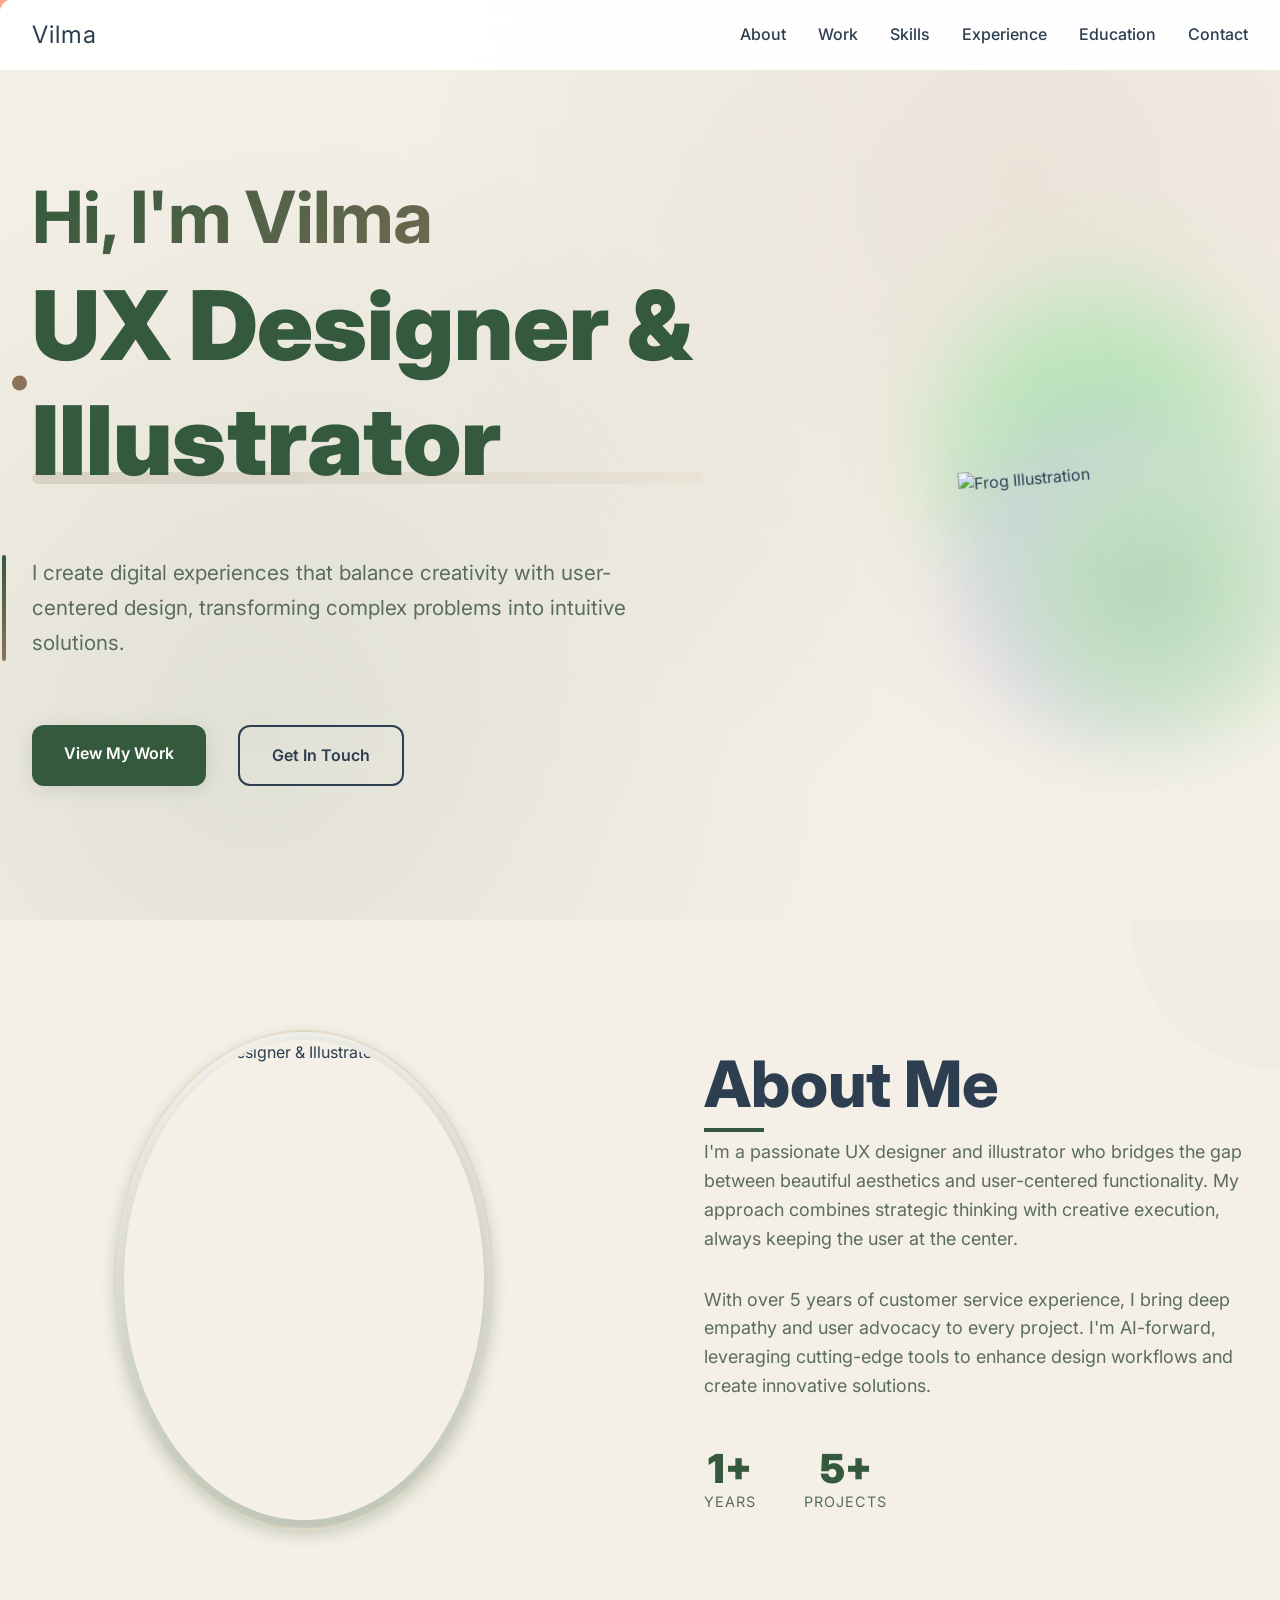
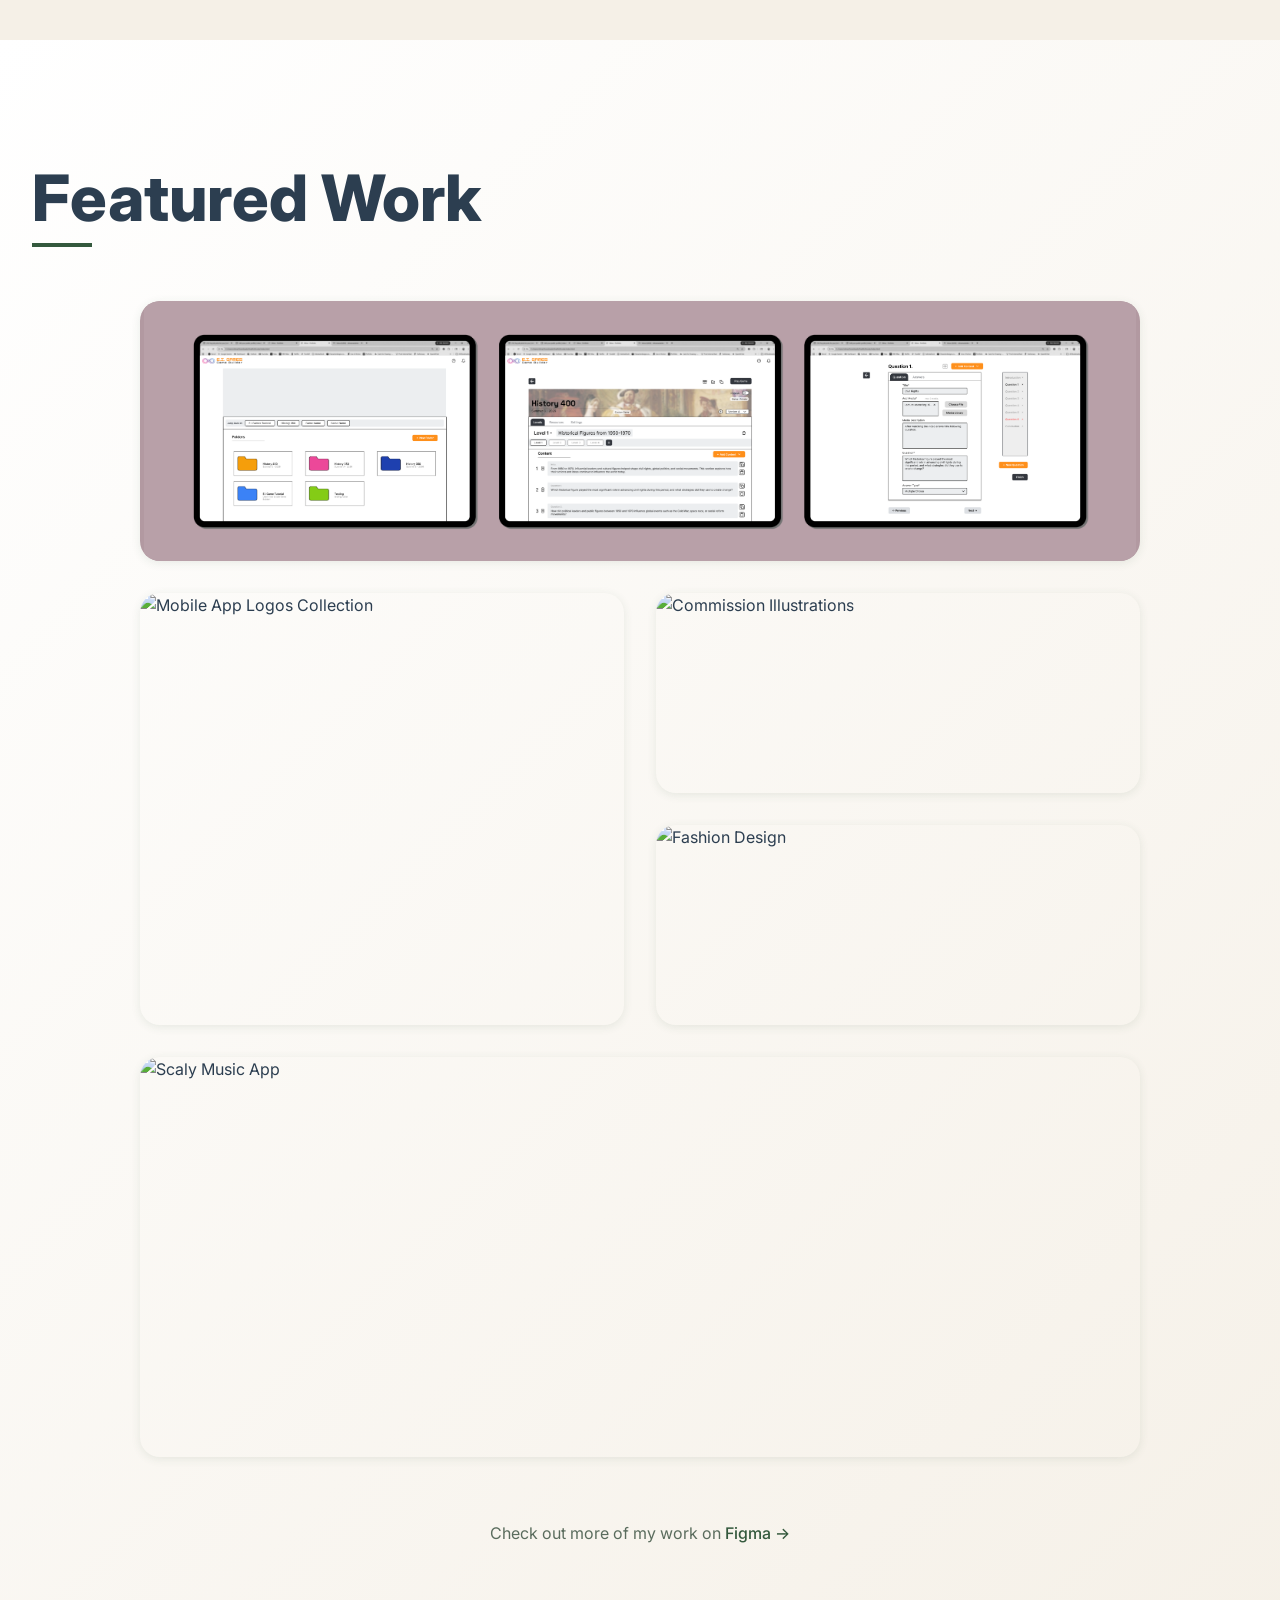
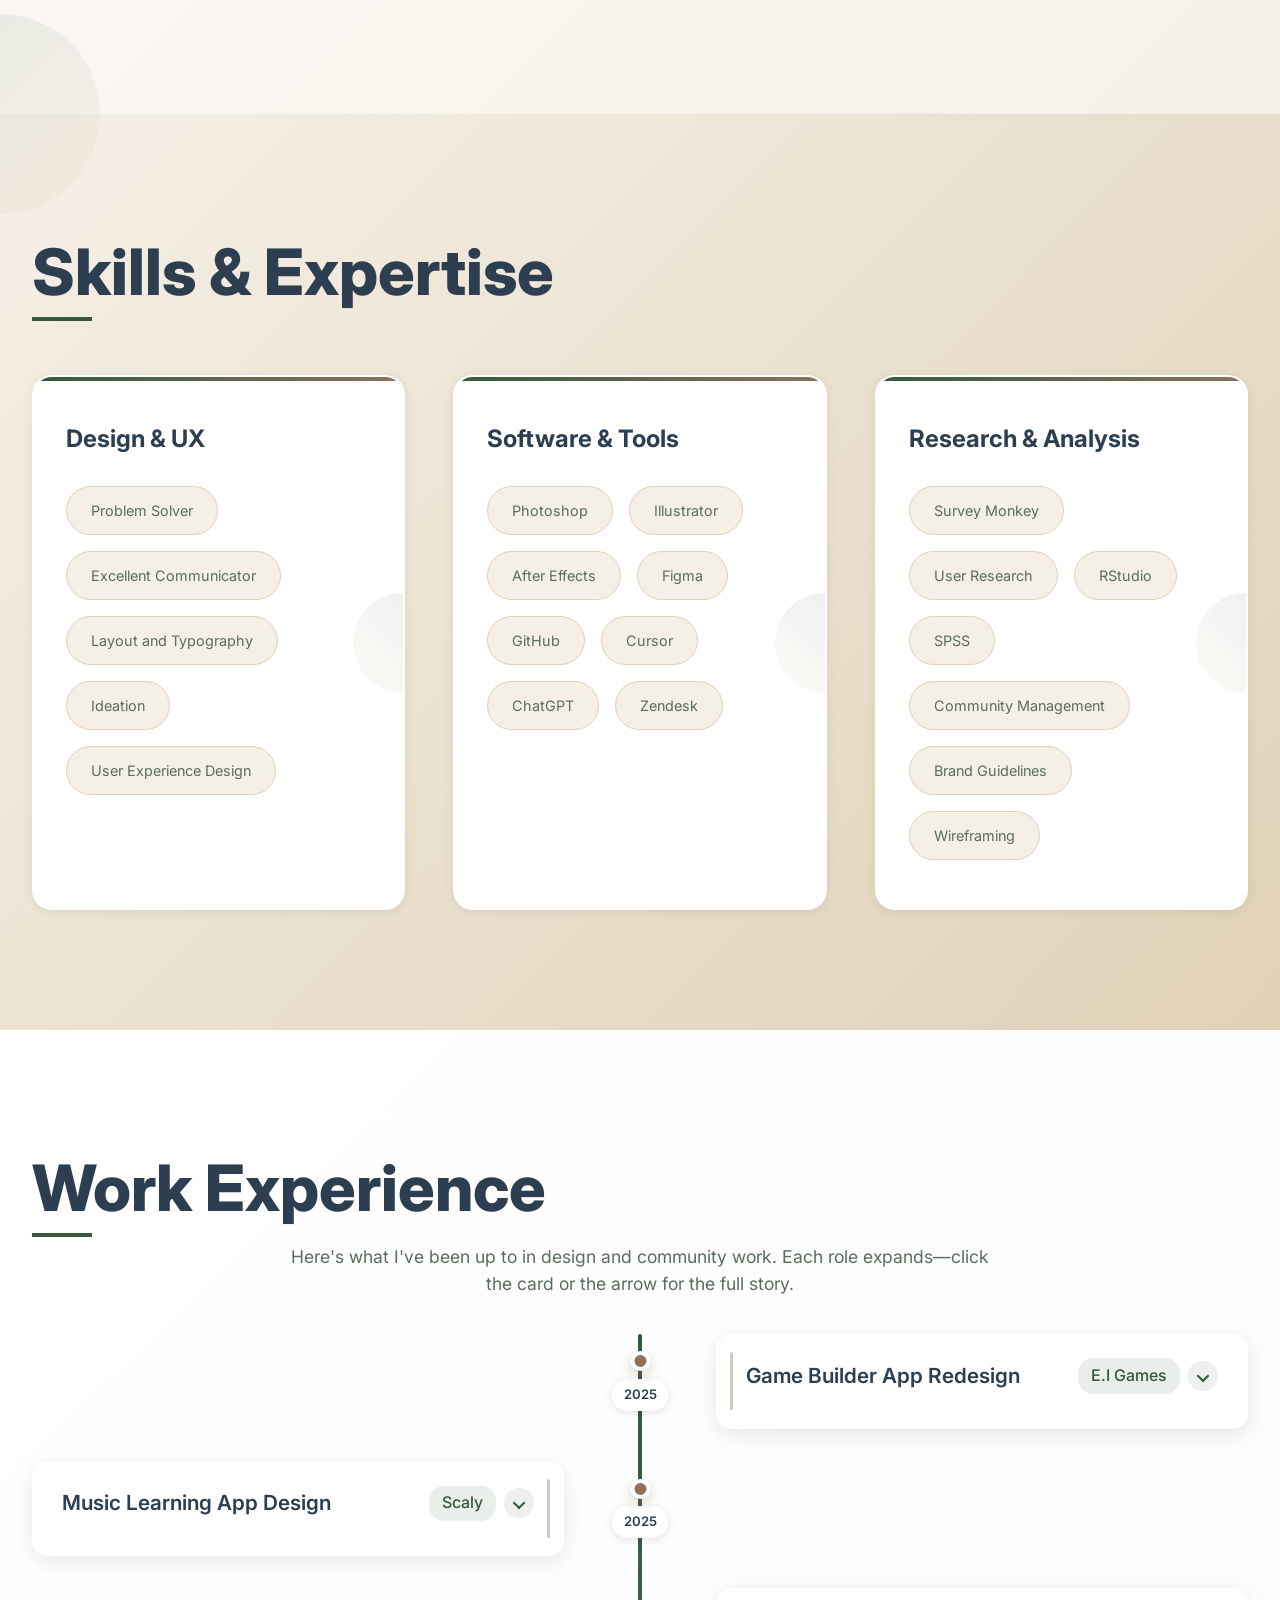
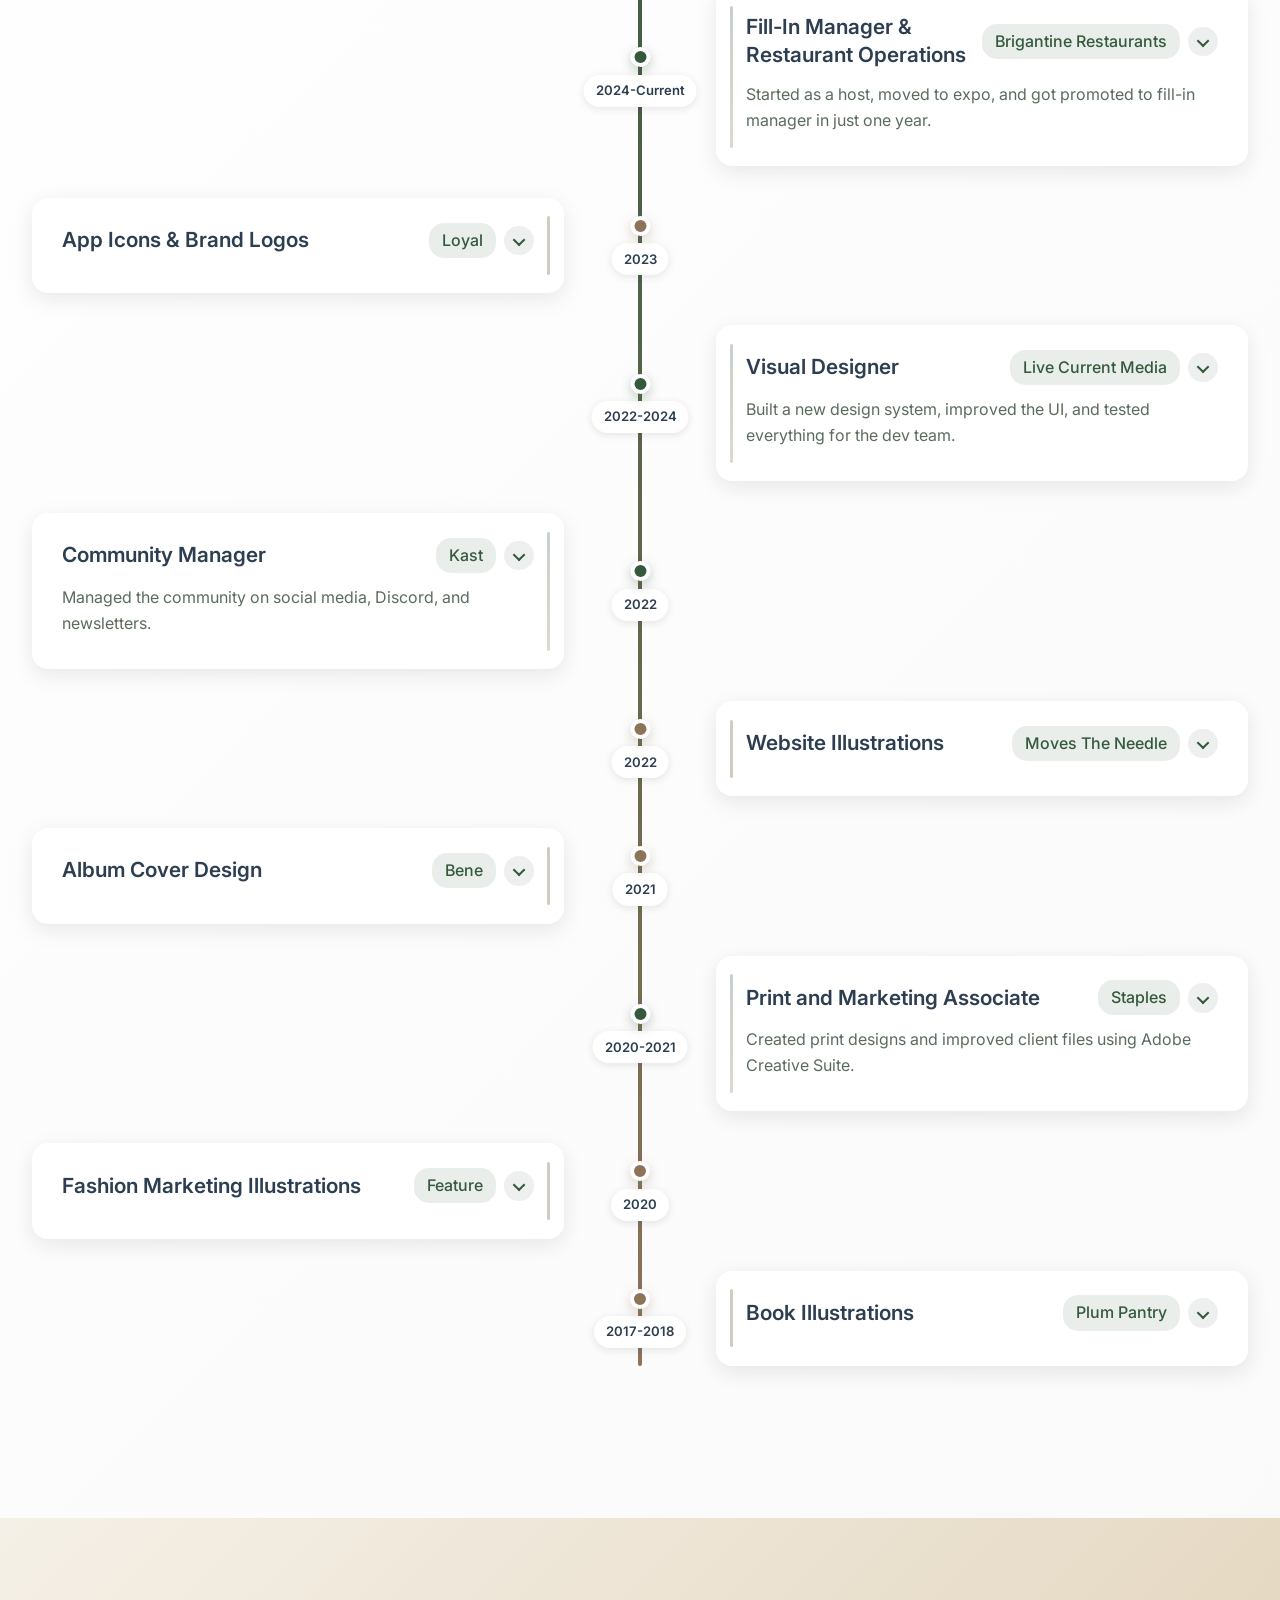
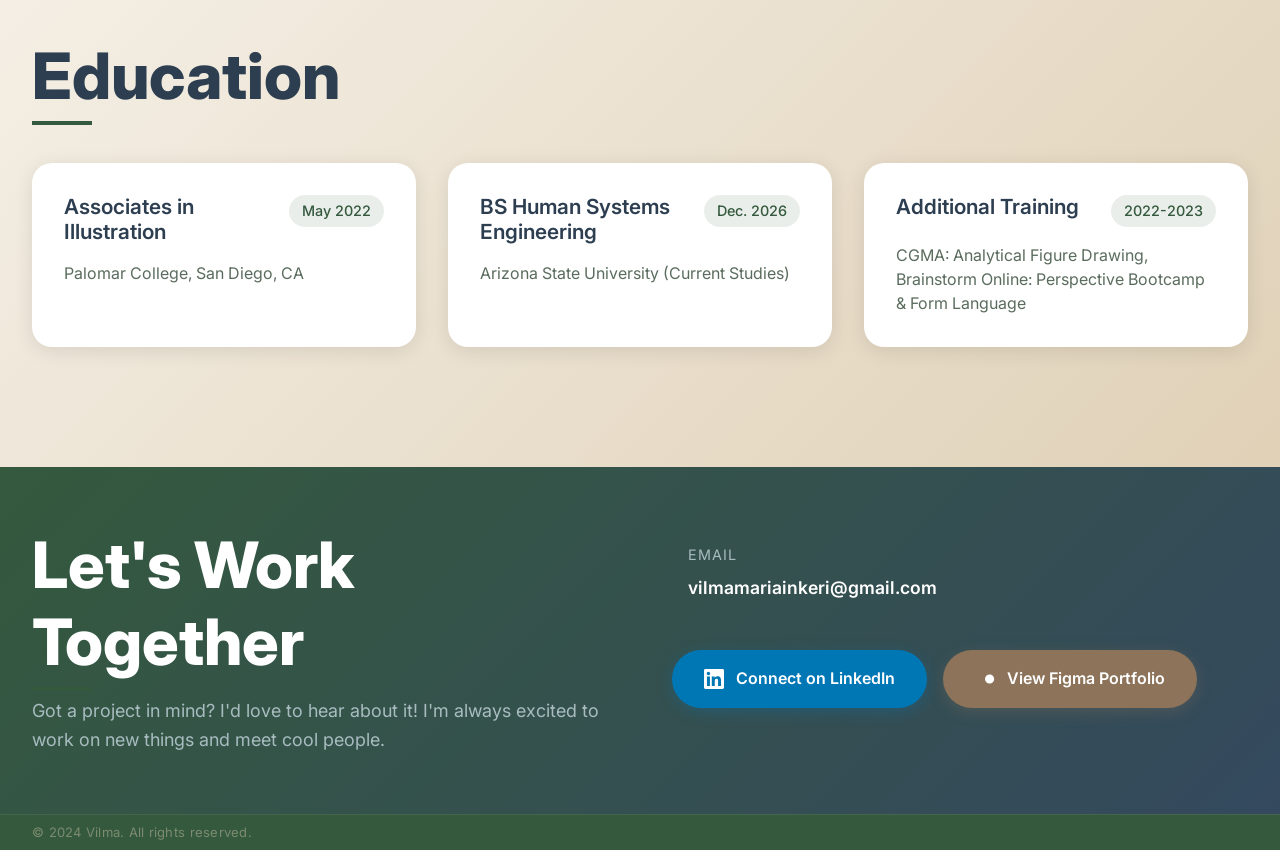
==== index.html @ b7b6c64e "Add files via upload" ====
<!DOCTYPE html>
<html lang="en">
<head>
    <meta charset="UTF-8">
    <meta name="viewport" content="width=device-width, initial-scale=1.0">
    <title>Vilma - Portfolio</title>
    <link rel="stylesheet" href="styles.css">
    <link rel="preconnect" href="https://fonts.googleapis.com">
    <link rel="preconnect" href="https://fonts.gstatic.com" crossorigin>
    <link href="https://fonts.googleapis.com/css2?family=Inter:wght@300;400;500;600;700;800;900&display=swap" rel="stylesheet">
    <style>

        /* Mobile Responsive Styles */
        @media (max-width: 768px) {
            .container {
                padding: 0 1.5rem;
            }

            .hero {
                padding: 120px 0 80px;
            }

            .hero-content {
                flex-direction: column;
                gap: 3rem;
                text-align: center;
            }

            .hero-text {
                max-width: 100%;
            }

            .name-title {
                font-size: clamp(2.2rem, 8vw, 3.2rem);
                margin-bottom: 1.5rem;
            }

            .hero-description {
                font-size: 1.2rem;
                line-height: 1.7;
                margin-bottom: 2rem;
            }

            .work-grid {
                grid-template-columns: 1fr;
                grid-template-rows: 260px 200px 200px 200px 320px;
                gap: 2rem;
                margin: 4rem 0;
            }

            .work-item {
                height: 320px;
                margin-top: 0;
                border-radius: 16px;
            }

            .work-item:nth-child(1) {
                height: 260px;
            }

            .work-item:nth-child(2),
            .work-item:nth-child(3) {
                height: 200px;
            }

            .work-item.work-item-large {
                height: 300px;
            }

            .work-item:nth-child(4) {
                height: 200px;
            }

            .work-title-visible {
                display: block;
                position: static;
                transform: none;
                color: var(--text-primary);
                font-family: var(--font-primary);
                font-size: 1.3rem;
                font-weight: 600;
                text-shadow: none;
                margin-top: 1.5rem;
                text-align: center;
                padding: 0 1rem;
            }

            .work-overlay {
                display: none;
            }

            .work-item:hover .work-title-visible {
                opacity: 1;
            }

            .skills-grid {
                grid-template-columns: 1fr;
                gap: 3rem;
                margin: 4rem 0;
            }

            .skill-category {
                text-align: center;
                padding: 2rem 1rem;
            }

            .skill-items {
                justify-content: center;
                gap: 0.8rem;
            }

            .timeline {
                padding: 0 1.5rem;
                margin: 2.5rem 0;
            }

            .timeline-item {
                margin-bottom: 1.5rem;
            }

            .timeline-content {
                padding: 1.35rem 1.5rem;
                border-radius: 12px;
            }

            .job-header {
                display: flex;
                flex-direction: row;
                flex-wrap: nowrap;
                align-items: center;
                gap: 0.45rem;
                margin-bottom: 1rem;
            }

            .job-title {
                font-size: 1.2rem;
                line-height: 1.3;
            }

            .job-company {
                font-size: 1rem;
                color: var(--text-secondary);
            }

            .job-highlights {
                flex-wrap: wrap;
                gap: 0.6rem;
                margin-top: 1rem;
            }

            .highlight {
                font-size: 0.8rem;
                padding: 0.4rem 0.8rem;
                border-radius: 20px;
            }

            .project-navigation {
                padding: 4rem 0;
                margin: 4rem 0;
            }

            .project-nav-title {
                font-size: 1.2rem;
                margin-bottom: 2rem;
            }

            .project-nav-grid {
                gap: 1.5rem;
                justify-content: center;
            }

            .project-nav-item {
                padding: 1rem 1.5rem;
                font-size: 0.9rem;
                border-radius: 8px;
            }

            .nav-item-text {
                font-size: 0.9rem;
            }
        }

        @media (max-width: 480px) {
            .container {
                padding: 0 1rem;
            }

            .hero {
                padding: 100px 0 60px;
            }

            .name-title {
                font-size: clamp(1.8rem, 7vw, 2.5rem);
            }

            .hero-description {
                font-size: 1.1rem;
            }

            .project-nav-grid {
                flex-direction: column;
                gap: 1rem;
            }

            .project-nav-item {
                width: 100%;
                max-width: 300px;
                text-align: center;
                padding: 1.2rem 1.5rem;
            }

            .work-grid {
                gap: 1.5rem;
                margin: 3rem 0;
            }

            .work-item {
                height: 300px;
            }

            .work-item:nth-child(1) {
                height: 260px;
            }

            .work-item:nth-child(2),
            .work-item:nth-child(3),
            .work-item:nth-child(4) {
                height: 200px;
            }

            .timeline {
                padding: 0 1rem;
            }

            .timeline-content {
                padding: 1.25rem 1.35rem;
            }
        }
    </style>
</head>
<body>
    <!-- Navigation -->
    <nav class="nav">
        <div class="nav-container">
            <div class="nav-logo">
                <a href="#home">Vilma</a>
            </div>
            <div class="nav-menu" id="nav-menu">
                <a href="#about" class="nav-link">About</a>
                <a href="#work" class="nav-link">Work</a>
                <a href="#skills" class="nav-link">Skills</a>
                <a href="#work-history" class="nav-link">Experience</a>
                <a href="#education" class="nav-link">Education</a>
                <a href="#contact" class="nav-link">Contact</a>
            </div>
            <div class="nav-toggle" id="nav-toggle">
                <span class="bar"></span>
                <span class="bar"></span>
                <span class="bar"></span>
            </div>
        </div>
    </nav>

    <!-- Hero Section -->
    <section id="home" class="hero">
        <div class="hero-container">
            <div class="hero-content">
                <div class="hero-text">
                    <h1 class="hero-title">
                        <span class="title-line name-title">Hi, I'm Vilma</span>
                        <span class="title-line accent">UX Designer & Illustrator</span>
                    </h1>
                    <p class="hero-description">
                        I create digital experiences that balance creativity with user-centered design, 
                        transforming complex problems into intuitive solutions.
                    </p>
                    <div class="hero-buttons">
                        <a href="#work" class="btn btn-primary">View My Work</a>
                        <a href="#contact" class="btn btn-secondary">Get In Touch</a>
                    </div>
                </div>
                <div class="hero-visual">
                    <div class="hero-image">
                        <div class="frog-background">
                            <div class="color-blend blend-1"></div>
                            <div class="color-blend blend-2"></div>
                            <div class="color-blend blend-3"></div>
                        </div>
                        <img src="frog_for_curor.png" alt="Frog Illustration" class="hero-illustration" id="frog-illustration">
                    </div>
                </div>
            </div>
        </div>
    </section>

    <!-- About Section -->
    <section id="about" class="about">
        <div class="about-container">
            <div class="about-content">
                <div class="about-image">
                    <div class="about-photo-container">
                        <div class="photo-frame" aria-hidden="true"></div>
                        <img src="about-photo.jpg" alt="Vilma - UX Designer & Illustrator" class="about-photo">
                    </div>
                </div>
                <div class="about-text">
                    <h2 class="section-title">About Me</h2>
                    <p class="about-description">
                        I'm a passionate UX designer and illustrator who bridges the gap between 
                        beautiful aesthetics and user-centered functionality. My approach combines 
                        strategic thinking with creative execution, always keeping the user at the center.
                    </p>
                    <p class="about-description">
                        With over 5 years of customer service experience, I bring deep empathy 
                        and user advocacy to every project. I'm AI-forward, leveraging cutting-edge 
                        tools to enhance design workflows and create innovative solutions.
                    </p>
                    <div class="about-stats">
                        <div class="stat">
                            <span class="stat-number">3+</span>
                            <span class="stat-label">Years</span>
                        </div>
                        <div class="stat">
                            <span class="stat-number">10+</span>
                            <span class="stat-label">Projects</span>
                        </div>
                    </div>
                </div>
            </div>
        </div>
    </section>

    <!-- Work Section -->
    <section id="work" class="work">
        <div class="work-container">
            <h2 class="section-title">Featured Work</h2>
            <div class="work-grid">
                <!-- E.I. Games Game Builder - Featured -->
        <div class="work-item">
            <a href="ei-games-game-builder.html" class="work-link-full">
                        <div class="work-image">
                            <img src="e_i_banner-04.png" alt="E.I. Project — three tablets: folder library with E.I. Project, History 400 course, and question editor" class="work-img" fetchpriority="high" decoding="async">
                            <h3 class="work-title-visible">E.I. Games · Game Builder</h3>
                            <div class="work-overlay">
                                <h3 class="work-title">E.I. Games · Game Builder</h3>
                                <div class="work-tags">
                                    <span class="tag">UX / UI</span>
                                    <span class="tag">EdTech</span>
                                    <span class="tag">Product design</span>
                                </div>
                            </div>
                        </div>
                    </a>
                </div>
                
                <!-- Mobile App Logos - Left Column -->
        <div class="work-item">
            <a href="mobile-app-logos.html" class="work-link-full">
                        <div class="work-image">
                            <img src="App icons banner.png" alt="Mobile App Logos Collection" class="work-img">
                            <h3 class="work-title-visible">Loyal App Redesigns</h3>
                            <div class="work-overlay">
                                <h3 class="work-title">Loyal App Redesigns</h3>
                                <div class="work-tags">
                                    <span class="tag">Logo Design</span>
                                    <span class="tag">Brand Identity</span>
                                    <span class="tag">Mobile Apps</span>
                                </div>
                            </div>
                        </div>
                    </a>
                </div>
                
                <!-- Commission Illustrations - Top Right -->
        <div class="work-item">
            <a href="commission-illustrations.html" class="work-link-full">
                        <div class="work-image">
                            <img src="comission design banner.png" alt="Commission Illustrations" class="work-img">
                            <h3 class="work-title-visible">Freelance</h3>
                            <div class="work-overlay">
                                <h3 class="work-title">Freelance</h3>
                                <div class="work-tags">
                                    <span class="tag">Illustration</span>
                                    <span class="tag">Client Work</span>
                                    <span class="tag">Social Media</span>
                                </div>
                            </div>
                        </div>
                    </a>
                </div>
                
                <!-- Fashion Design - Stacked Below Commission -->
        <div class="work-item">
            <a href="personal-work.html" class="work-link-full">
                        <div class="work-image">
                            <img src="fashion design banner new.png" alt="Fashion Design" class="work-img">
                            <h3 class="work-title-visible">Fashion Design</h3>
                            <div class="work-overlay">
                                <h3 class="work-title">Fashion Design</h3>
                                <div class="work-tags">
                                    <span class="tag">Fashion</span>
                                    <span class="tag">Sketching</span>
                                    <span class="tag">Creative</span>
                                </div>
                            </div>
                        </div>
                    </a>
                </div>

                <!-- Scaly Music App -->
        <div class="work-item work-item-large">
            <a href="scaly-music-app.html" class="work-link-full">
                        <div class="work-image">
                            <img src="music project banner.png" alt="Scaly Music App" class="work-img" decoding="async">
                            <h3 class="work-title-visible">Scaly Music App</h3>
                            <div class="work-overlay">
                                <h3 class="work-title">Scaly Music App</h3>
                                <div class="work-tags">
                                    <span class="tag">UX Design</span>
                                    <span class="tag">Music Education</span>
                                    <span class="tag">Mobile App</span>
                                </div>
                            </div>
                        </div>
                    </a>
                </div>
            </div>
            <p class="work-subtitle">Check out more of my work on <a href="https://www.figma.com/design/4xMJXX2lDwUTSmAfzx9rxB/Vilma-Figma-Portfolio?node-id=1-56694&t=NnYY9jGuqxiaJ5Eg-1" target="_blank" class="figma-link">Figma →</a></p>
        </div>
    </section>

    <!-- Skills Section -->
    <section id="skills" class="skills">
        <div class="skills-container">
            <h2 class="section-title">Skills & Expertise</h2>
            <div class="skills-grid">
                <div class="skill-category">
                    <h3 class="skill-title">Design & UX</h3>
                    <div class="skill-items">
                        <span class="skill-item">Problem Solver</span>
                        <span class="skill-item">Excellent Communicator</span>
                        <span class="skill-item">Layout and Typography</span>
                        <span class="skill-item">Ideation</span>
                        <span class="skill-item">User Experience Design</span>
                    </div>
                </div>
                <div class="skill-category">
                    <h3 class="skill-title">Software & Tools</h3>
                    <div class="skill-items">
                        <span class="skill-item">Photoshop</span>
                        <span class="skill-item">Illustrator</span>
                        <span class="skill-item">After Effects</span>
                        <span class="skill-item">Figma</span>
                        <span class="skill-item">GitHub</span>
                        <span class="skill-item">Cursor</span>
                        <span class="skill-item">ChatGPT</span>
                        <span class="skill-item">Zendesk</span>
                    </div>
                </div>
                <div class="skill-category">
                    <h3 class="skill-title">Research & Analysis</h3>
                    <div class="skill-items">
                        <span class="skill-item">Survey Monkey</span>
                        <span class="skill-item">User Research</span>
                        <span class="skill-item">RStudio</span>
                        <span class="skill-item">SPSS</span>
                        <span class="skill-item">Community Management</span>
                        <span class="skill-item">Brand Guidelines</span>
                        <span class="skill-item">Wireframing</span>
                    </div>
                </div>
            </div>
        </div>
    </section>

    <!-- Work History Section -->
    <section id="work-history" class="work-history">
        <div class="work-history-container">
            <h2 class="section-title">Work Experience</h2>
            <p class="work-history-subtitle">Here's what I've been up to in design and community work. Each role expands—click the card or the arrow for the full story.</p>
            
            <div class="timeline">
                <div class="timeline-line"></div>
                
                <div class="timeline-item freelance" data-year="2025">
                    <div class="timeline-marker">
                        <div class="marker-dot freelance-dot"></div>
                        <div class="marker-year">2025</div>
                    </div>
                    <div class="timeline-content" onclick="toggleTimelineItem(this)">
                        <div class="job-header">
                            <h3 class="job-title">Game Builder App Redesign</h3>
                            <span class="job-company">E.I Games</span>
                            <span class="expand-icon" aria-hidden="true"></span>
                        </div>
                        <div class="job-details expanded-content">
                            <p class="job-description">I worked on remaking their game builder app that helps teachers make gamified learning experiences. I redesigned the interface to make it more intuitive and user-friendly for educators.</p>
                            <div class="job-highlights">
                                <span class="highlight">App Redesign</span>
                                <span class="highlight">Gamified Learning</span>
                                <span class="highlight">UI/UX Design</span>
                                <span class="highlight">Education Technology</span>
                            </div>
                        </div>
                    </div>
                </div>

                <div class="timeline-item freelance" data-year="2025">
                    <div class="timeline-marker">
                        <div class="marker-dot freelance-dot"></div>
                        <div class="marker-year">2025</div>
                    </div>
                    <div class="timeline-content" onclick="toggleTimelineItem(this)">
                        <div class="job-header">
                            <h3 class="job-title">Music Learning App Design</h3>
                            <span class="job-company">Scaly</span>
                            <span class="expand-icon" aria-hidden="true"></span>
                        </div>
                        <div class="job-details expanded-content">
                            <p class="job-description">I designed a music learning app that makes practicing scales actually fun. I created user personas, mapped out how people would use the app, built all the screens, and put together a design system. Worked closely with the client to get everything just right.</p>
                            <div class="job-highlights">
                                <span class="highlight">Mobile App Design</span>
                                <span class="highlight">User Research</span>
                                <span class="highlight">UI Design</span>
                                <span class="highlight">Figma</span>
                                <span class="highlight">Client Collaboration</span>
                            </div>
                        </div>
                    </div>
                </div>

                <div class="timeline-item" data-year="2024-Current">
                    <div class="timeline-marker">
                        <div class="marker-dot"></div>
                        <div class="marker-year">2024-Current</div>
                    </div>
                    <div class="timeline-content" onclick="toggleTimelineItem(this)">
                        <div class="job-header">
                            <h3 class="job-title">Fill-In Manager & Restaurant Operations</h3>
                            <span class="job-company">Brigantine Restaurants</span>
                            <span class="expand-icon" aria-hidden="true"></span>
                        </div>
                        <div class="job-overview">
                            <p>Started as a host, moved to expo, and got promoted to fill-in manager in just one year.</p>
                        </div>
                        <div class="job-details expanded-content">
                            <p class="job-description">I started as a host at a busy beachside restaurant, moved to expo, and got promoted to fill-in manager after just one year. Now I help out as fill-in manager while still doing hosting when needed. It's taught me a lot about working fast and staying flexible.</p>
                            <div class="job-highlights">
                                <span class="highlight">Fill-In Manager</span>
                                <span class="highlight">Rapid Promotion</span>
                                <span class="highlight">Host Experience</span>
                            </div>
                        </div>
                    </div>
                </div>

                <div class="timeline-item freelance" data-year="2023">
                    <div class="timeline-marker">
                        <div class="marker-dot freelance-dot"></div>
                        <div class="marker-year">2023</div>
                    </div>
                    <div class="timeline-content" onclick="toggleTimelineItem(this)">
                        <div class="job-header">
                            <h3 class="job-title">App Icons & Brand Logos</h3>
                            <span class="job-company">Loyal</span>
                            <span class="expand-icon" aria-hidden="true"></span>
                        </div>
                        <div class="job-details expanded-content">
                            <p class="job-description">I created over 200 app icon concepts for Loyal. I started with hand-drawn sketches, then refined them in black and white, and finally added color variations. The final designs were ready to go live on the App Store.</p>
                            <div class="job-highlights">
                                <span class="highlight">App Icon Design</span>
                                <span class="highlight">Brand Identity</span>
                                <span class="highlight">Figma</span>
                                <span class="highlight">Procreate</span>
                            </div>
                        </div>
                    </div>
                </div>

                <div class="timeline-item" data-year="2022-2024">
                    <div class="timeline-marker">
                        <div class="marker-dot"></div>
                        <div class="marker-year">2022-2024</div>
                    </div>
                    <div class="timeline-content" onclick="toggleTimelineItem(this)">
                        <div class="job-header">
                            <h3 class="job-title">Visual Designer</h3>
                            <span class="job-company">Live Current Media</span>
                            <span class="expand-icon" aria-hidden="true"></span>
                        </div>
                        <div class="job-overview">
                            <p>Built a new design system, improved the UI, and tested everything for the dev team.</p>
                        </div>
                        <div class="job-details expanded-content">
                            <p class="job-description">I built a new design system from scratch, improved the UI, and tested everything for the development team. I also made marketing materials and worked as an internal designer under two really experienced UX managers who taught me a lot.</p>
                            <div class="job-highlights">
                                <span class="highlight">Design System</span>
                                <span class="highlight">UI Refinement</span>
                                <span class="highlight">QA Testing</span>
                                <span class="highlight">Marketing Materials</span>
                                <span class="highlight">Internal Design</span>
                            </div>
                        </div>
                    </div>
                </div>

                <div class="timeline-item" data-year="2022">
                    <div class="timeline-marker">
                        <div class="marker-dot"></div>
                        <div class="marker-year">2022</div>
                    </div>
                    <div class="timeline-content" onclick="toggleTimelineItem(this)">
                        <div class="job-header">
                            <h3 class="job-title">Community Manager</h3>
                            <span class="job-company">Kast</span>
                            <span class="expand-icon" aria-hidden="true"></span>
                        </div>
                        <div class="job-overview">
                            <p>Managed the community on social media, Discord, and newsletters.</p>
                        </div>
                        <div class="job-details expanded-content">
                            <p class="job-description">I managed community engagement and created communications for product launches. I also designed surveys to get insights from the community.</p>
                            <div class="job-highlights">
                                <span class="highlight">Community Management</span>
                                <span class="highlight">Product Launches</span>
                                <span class="highlight">Survey Design</span>
                            </div>
                        </div>
                    </div>
                </div>

                <div class="timeline-item freelance" data-year="2022">
                    <div class="timeline-marker">
                        <div class="marker-dot freelance-dot"></div>
                        <div class="marker-year">2022</div>
                    </div>
                    <div class="timeline-content" onclick="toggleTimelineItem(this)">
                        <div class="job-header">
                            <h3 class="job-title">Website Illustrations</h3>
                            <span class="job-company">Moves The Needle</span>
                            <span class="expand-icon" aria-hidden="true"></span>
                        </div>
                        <div class="job-details expanded-content">
                            <p class="job-description">I created custom illustrations and animations for Moves The Needle's website.</p>
                            <div class="job-highlights">
                                <span class="highlight">Custom Illustrations</span>
                                <span class="highlight">Animations</span>
                                <span class="highlight">Figma</span>
                                <span class="highlight">Procreate</span>
                            </div>
                        </div>
                    </div>
                </div>

                <div class="timeline-item freelance" data-year="2021">
                    <div class="timeline-marker">
                        <div class="marker-dot freelance-dot"></div>
                        <div class="marker-year">2021</div>
                    </div>
                    <div class="timeline-content" onclick="toggleTimelineItem(this)">
                        <div class="job-header">
                            <h3 class="job-title">Album Cover Design</h3>
                            <span class="job-company">Bene</span>
                            <span class="expand-icon" aria-hidden="true"></span>
                        </div>
                        <div class="job-details expanded-content">
                            <p class="job-description">I designed album cover artwork for musician Bene.</p>
                            <div class="job-highlights">
                                <span class="highlight">Album Artwork</span>
                                <span class="highlight">Visual Identity</span>
                                <span class="highlight">Procreate</span>
                            </div>
                        </div>
                    </div>
                </div>

                <div class="timeline-item" data-year="2020-2021">
                    <div class="timeline-marker">
                        <div class="marker-dot"></div>
                        <div class="marker-year">2020-2021</div>
                    </div>
                    <div class="timeline-content" onclick="toggleTimelineItem(this)">
                        <div class="job-header">
                            <h3 class="job-title">Print and Marketing Associate</h3>
                            <span class="job-company">Staples</span>
                            <span class="expand-icon" aria-hidden="true"></span>
                        </div>
                        <div class="job-overview">
                            <p>Created print designs and improved client files using Adobe Creative Suite.</p>
                        </div>
                        <div class="job-details expanded-content">
                            <p class="job-description">I worked with clients to create print designs and made sure their files looked great when printed. I also kept the commercial printers running smoothly.</p>
                            <div class="job-highlights">
                                <span class="highlight">Print Design</span>
                                <span class="highlight">Adobe Creative Suite</span>
                                <span class="highlight">File Enhancement</span>
                            </div>
                        </div>
                    </div>
                </div>

                <div class="timeline-item freelance" data-year="2020">
                    <div class="timeline-marker">
                        <div class="marker-dot freelance-dot"></div>
                        <div class="marker-year">2020</div>
                    </div>
                    <div class="timeline-content" onclick="toggleTimelineItem(this)">
                        <div class="job-header">
                            <h3 class="job-title">Fashion Marketing Illustrations</h3>
                            <span class="job-company">Feature</span>
                            <span class="expand-icon" aria-hidden="true"></span>
                        </div>
                        <div class="job-details expanded-content">
                            <p class="job-description">I created fashion marketing illustrations for Feature.</p>
                            <div class="job-highlights">
                                <span class="highlight">Fashion Marketing</span>
                                <span class="highlight">Brand Identity</span>
                                <span class="highlight">Procreate</span>
                            </div>
                        </div>
                    </div>
                </div>

                <div class="timeline-item freelance" data-year="2017-2018">
                    <div class="timeline-marker">
                        <div class="marker-dot freelance-dot"></div>
                        <div class="marker-year">2017-2018</div>
                    </div>
                    <div class="timeline-content" onclick="toggleTimelineItem(this)">
                        <div class="job-header">
                            <h3 class="job-title">Book Illustrations</h3>
                            <span class="job-company">Plum Pantry</span>
                            <span class="expand-icon" aria-hidden="true"></span>
                        </div>
                        <div class="job-details expanded-content">
                            <p class="job-description">I created book illustrations for Plum Pantry.</p>
                            <div class="job-highlights">
                                <span class="highlight">Book Illustration</span>
                                <span class="highlight">Visual Narratives</span>
                                <span class="highlight">Procreate</span>
                            </div>
                        </div>
                    </div>
                </div>
            </div>
        </div>
    </section>

    <!-- Education Section -->
    <section id="education" class="education">
        <div class="education-container">
            <h2 class="section-title">Education</h2>
            <div class="education-grid">
                <div class="education-item">
                    <div class="education-header">
                        <h3 class="education-degree">Associates in Illustration</h3>
                        <span class="education-year">May 2022</span>
                    </div>
                    <p class="education-school">Palomar College, San Diego, CA</p>
                </div>
                <div class="education-item">
                    <div class="education-header">
                        <h3 class="education-degree">BS Human Systems Engineering</h3>
                        <span class="education-year">Dec. 2026</span>
                    </div>
                    <p class="education-school">Arizona State University (Current Studies)</p>
                </div>
                <div class="education-item">
                    <div class="education-header">
                        <h3 class="education-degree">Additional Training</h3>
                        <span class="education-year">2022-2023</span>
                    </div>
                    <p class="education-school">CGMA: Analytical Figure Drawing, Brainstorm Online: Perspective Bootcamp & Form Language</p>
                </div>
            </div>
        </div>
    </section>

    <!-- Contact Section -->
    <section id="contact" class="contact">
        <div class="contact-container">
            <div class="contact-content">
                <div class="contact-text">
                    <h2 class="section-title">Let's Work Together</h2>
                    <p class="contact-description">
                        Got a project in mind? I'd love to hear about it! I'm always excited 
                        to work on new things and meet cool people.
                    </p>
                </div>
                <div class="contact-right">
                    <div class="contact-info">
                        <div class="contact-email-wrap">
                            <a href="mailto:vilmamariainkeri@gmail.com" class="contact-item" id="contact-email-copy" data-email="vilmamariainkeri@gmail.com" title="Click to copy email" aria-label="Copy email address to clipboard">
                                <span class="contact-label">Email</span>
                                <span class="contact-value">vilmamariainkeri@gmail.com</span>
                            </a>
                        </div>
                    </div>
                    <div class="social-links">
                        <a href="https://www.linkedin.com/in/Vilma-M-Koivisto" target="_blank" class="social-btn linkedin-btn">
                            <svg class="social-icon" viewBox="0 0 24 24" fill="currentColor">
                                <path d="M20.447 20.452h-3.554v-5.569c0-1.328-.027-3.037-1.852-3.037-1.853 0-2.136 1.445-2.136 2.939v5.667H9.351V9h3.414v1.561h.046c.477-.9 1.637-1.85 3.37-1.85 3.601 0 4.267 2.37 4.267 5.455v6.286zM5.337 7.433c-1.144 0-2.063-.926-2.063-2.065 0-1.138.92-2.063 2.063-2.063 1.14 0 2.064.925 2.064 2.063 0 1.139-.925 2.065-2.064 2.065zm1.782 13.019H3.555V9h3.564v11.452zM22.225 0H1.771C.792 0 0 .774 0 1.729v20.542C0 23.227.792 24 1.771 24h20.451C23.2 24 24 23.227 24 22.271V1.729C24 .774 23.2 0 22.222 0h.003z"/>
                            </svg>
                            <span>Connect on LinkedIn</span>
                        </a>
                        <a href="https://www.figma.com/design/4xMJXX2lDwUTSmAfzx9rxB/Vilma-Figma-Portfolio?node-id=1-56694&t=NnYY9jGuqxiaJ5Eg-1" target="_blank" class="social-btn figma-btn">
                            <svg class="social-icon" viewBox="0 0 24 24" fill="currentColor">
                                <path d="M12 12c0-3.012 2.467-5.45 5.5-5.45s5.5 2.438 5.5 5.45-2.467 5.45-5.5 5.45S12 15.012 12 12zM6.5 6.55C3.467 6.55 1 8.988 1 12s2.467 5.45 5.5 5.45S12 15.012 12 12 9.533 6.55 6.5 6.55zM6.5 17.45c-3.033 0-5.5-2.438-5.5-5.45s2.467-5.45 5.5-5.45S12 8.988 12 12s-2.467 5.45-5.5 5.45z"/>
                            </svg>
                            <span>View Figma Portfolio</span>
                        </a>
                    </div>
                </div>
            </div>
        </div>
    </section>

    <!-- Footer -->
    <footer class="footer">
        <div class="footer-container">
            <div class="footer-content">
                <div class="footer-text">
                    <p>&copy; 2024 Vilma. All rights reserved.</p>
                </div>
            </div>
        </div>
    </footer>

    <script src="script.js"></script>
</body>
</html>
---- styles.css ----
/* Reset and Base Styles */
* {
    margin: 0;
    padding: 0;
    box-sizing: border-box;
}

:root {
    /* New Color Palette - Natural & Earthy */
    --primary-color: #34593D; /* Forest green - primary accent */
    --secondary-color: #8C735A; /* Taupe - secondary accent */
    --accent-color: #E0D1B7; /* Beige - accent */
    --accent-blue: #A8BCC0; /* Blue-grey - accent */
    --accent-purple: #34593D; /* Forest green accent - work section */
    --text-primary: #2c3e50;
    --text-secondary: #5a6c5d;
    --text-light: #a8bcc0;
    --bg-primary: #ffffff;
    --bg-secondary: #F5F0E7; /* Cream - secondary background */
    --bg-warm: #F5F0E7; /* Cream background for hero */
    --bg-cool: #F5F0E7; /* Cream background for about */
    --bg-dark: #34593D;
    --border-color: #E0D1B7;
    --shadow-light: 0 2px 10px rgba(52, 89, 61, 0.1);
    --shadow-medium: 0 4px 20px rgba(52, 89, 61, 0.15);
    --shadow-heavy: 0 8px 30px rgba(52, 89, 61, 0.2);
    
    /* Typography */
    --font-primary: 'Inter', sans-serif; /* For titles and important text */
    --font-secondary: 'Inter', sans-serif; /* For body text */
    
    /* Spacing */
    --section-padding: 120px 0;
    --container-padding: 0 2rem;
    --border-radius: 12px;
    --transition: all 0.3s cubic-bezier(0.4, 0, 0.2, 1);
}

html {
    scroll-behavior: smooth;
    scroll-padding-top: 0;
}

html, body {
    scroll-behavior: smooth;
    scroll-padding-top: 0;
}

body {
    font-family: var(--font-secondary);
    line-height: 1.6;
    color: var(--text-primary);
    background-color: var(--bg-primary);
    overflow-x: hidden;
}

/* Typography */
h1, h2, h3, h4, h5, h6 {
    font-family: var(--font-primary);
    font-weight: 700;
    line-height: 1.2;
    margin-bottom: 1rem;
}

h1 {
    font-size: clamp(3rem, 8vw, 6rem);
    font-weight: 900;
}

h2 {
    font-size: clamp(2.5rem, 6vw, 4rem);
    font-weight: 800;
}

h3 {
    font-size: clamp(1.5rem, 4vw, 2.5rem);
    font-weight: 700;
}

p {
    font-size: 1.125rem;
    color: var(--text-secondary);
    margin-bottom: 1.5rem;
}

/* Navigation */
.nav {
    position: fixed;
    top: 0;
    left: 0;
    right: 0;
    background: rgba(255, 255, 255, 0.95);
    backdrop-filter: blur(20px);
    z-index: 1000;
    padding: 1rem 0;
    transition: var(--transition);
    width: 100vw;
    margin: 0;
    box-sizing: border-box;
}

.nav-container {
    max-width: 1400px;
    margin: 0 auto;
    padding: var(--container-padding);
    display: flex;
    justify-content: space-between;
    align-items: center;
}

/* Project Page Headers */
.header {
    background: rgba(255, 255, 255, 0.95);
    backdrop-filter: blur(20px);
    border-bottom: 1px solid rgba(0, 0, 0, 0.1);
    position: fixed;
    top: 0;
    left: 0;
    right: 0;
    z-index: 1000;
    width: 100vw;
    margin: 0;
    padding: 0;
    box-sizing: border-box;
}

/* Simple edge-to-edge header fix */
.nav, .header {
    margin-left: calc(-50vw + 50%);
    margin-right: calc(-50vw + 50%);
    width: 100vw;
}

.nav-logo a {
    font-family: var(--font-primary);
    font-size: 1.5rem;
    font-weight: 400;
    color: var(--text-primary);
    text-decoration: none;
    letter-spacing: 1px;
    transition: var(--transition);
}

.nav-logo a:hover {
    color: var(--primary-color);
    transform: scale(1.05);
}

.nav-menu {
    display: flex;
    gap: 2rem;
}

.nav-link {
    font-weight: 500;
    color: var(--text-primary);
    text-decoration: none;
    position: relative;
    transition: var(--transition);
}

.nav-link::after {
    content: '';
    position: absolute;
    bottom: -5px;
    left: 0;
    width: 0;
    height: 2px;
    background: var(--primary-color);
    transition: var(--transition);
}

.nav-link:hover {
    color: var(--primary-color);
}

.nav-link:hover::after {
    width: 100%;
}

.nav-toggle {
    display: none;
    flex-direction: column;
    cursor: pointer;
}

.bar {
    width: 25px;
    height: 3px;
    background: var(--text-primary);
    margin: 3px 0;
    transition: var(--transition);
}

/* Hero Section */
.hero {
    min-height: 100vh;
    display: flex;
    align-items: center;
    padding: 120px 0 80px;
    background: var(--bg-warm);
    position: relative;
    overflow: hidden;
}

.hero::before {
    content: '';
    position: absolute;
    top: 0;
    left: 0;
    right: 0;
    bottom: 0;
    background: 
        radial-gradient(circle at 20% 80%, rgba(52, 89, 61, 0.1) 0%, transparent 50%),
        radial-gradient(circle at 80% 20%, rgba(140, 115, 90, 0.1) 0%, transparent 50%),
        radial-gradient(circle at 40% 40%, rgba(168, 188, 192, 0.05) 0%, transparent 50%);
    z-index: 1;
}

.hero-container {
    max-width: 1400px;
    margin: 0 auto;
    padding: 0 2rem;
    position: relative;
    z-index: 2;
}

.hero-content {
    display: grid;
    grid-template-columns: 1.2fr 0.8fr;
    gap: 6rem;
    align-items: center;
    min-height: 80vh;
}

.hero-text {
    position: relative;
    z-index: 3;
}

.hero-title {
    margin-bottom: 3rem;
    position: relative;
}

.title-line {
    display: block;
    position: relative;
    margin-bottom: 0.5rem;
}

.name-title {
    font-family: 'Inter', sans-serif;
    font-size: clamp(2.5rem, 6vw, 4.5rem);
    font-weight: 700;
    background: linear-gradient(135deg, var(--primary-color), var(--secondary-color));
    -webkit-background-clip: text;
    -webkit-text-fill-color: transparent;
    background-clip: text;
    letter-spacing: -0.01em;
}

.title-line.accent {
    color: var(--primary-color);
    position: relative;
    display: inline-block;
}

.title-line.accent::before {
    content: '';
    position: absolute;
    top: 50%;
    left: -20px;
    width: 15px;
    height: 15px;
    background: var(--secondary-color);
    border-radius: 50%;
    transform: translateY(-50%);
    animation: pulse 2s infinite;
}

.title-line.accent::after {
    content: '';
    position: absolute;
    bottom: 15px;
    left: 0;
    width: 100%;
    height: 12px;
    background: linear-gradient(90deg, var(--secondary-color), var(--accent-color));
    opacity: 0.2;
    z-index: -1;
    border-radius: 6px;
}

.hero-description {
    font-size: 1.3rem;
    margin-bottom: 4rem;
    max-width: 600px;
    line-height: 1.7;
    position: relative;
}

.hero-description::before {
    content: '';
    position: absolute;
    left: -30px;
    top: 0;
    width: 4px;
    height: 100%;
    background: linear-gradient(180deg, var(--primary-color), var(--secondary-color));
    border-radius: 2px;
}

.hero-buttons {
    display: flex;
    gap: 2rem;
    flex-wrap: wrap;
    position: relative;
}

.hero-visual {
    position: relative;
    display: flex;
    justify-content: center;
    align-items: center;
}

.hero-image {
    position: relative;
    width: 100%;
    max-width: 400px;
    height: 500px;
    transform: rotate(-5deg);
    transition: var(--transition);
}

.hero-image:hover {
    transform: rotate(0deg) scale(1.05);
}

.hero-illustration {
    max-width: 100%;
    max-height: 100%;
    object-fit: contain;
    filter: drop-shadow(0 10px 30px rgba(0, 0, 0, 0.1));
    transition: var(--transition);
    transform: scale(1.0);
    position: absolute;
    top: 50%;
    left: 50%;
    transform: translate(-50%, -50%) scale(1.0);
    z-index: 10;
}

.hero-illustration:hover {
    transform: translate(-50%, -50%) scale(1.1);
    filter: drop-shadow(0 15px 40px rgba(0, 0, 0, 0.15));
}

.hero-illustration:active {
    transform: translate(-50%, -50%) scale(0.95);
    filter: drop-shadow(0 5px 15px rgba(0, 0, 0, 0.2));
}


@keyframes frogBounce {
    0%, 20%, 50%, 80%, 100% {
        transform: translate(-50%, -50%) scale(1.2) translateY(0);
    }
    40% {
        transform: translate(-50%, -50%) scale(1.2) translateY(-10px);
    }
    60% {
        transform: translate(-50%, -50%) scale(1.2) translateY(-5px);
    }
}


.hero-illustration.clicked {
    animation: frogBounce 0.6s ease-in-out;
}

.hero-illustration.cooldown {
    opacity: 0.7;
    filter: grayscale(20%);
}

.frog-background {
    position: absolute;
    top: -30%;
    left: -20%;
    right: -30%;
    bottom: -30%;
    z-index: 1;
    overflow: visible;
}

.color-blend {
    position: absolute;
    border-radius: 50%;
    opacity: 0.8;
    animation: swirl 12s ease-in-out infinite;
    filter: blur(40px);
    transition: background 0.5s ease-in-out;
}

.blend-1 {
    width: 350px;
    height: 350px;
    background: radial-gradient(circle, #98D8A8, #B8E6B8, transparent);
    top: 25%;
    left: 30%;
    animation: colorShift1 8s ease-in-out infinite;
    animation-delay: 0s;
    transition: background 1s ease-in-out;
}

.blend-2 {
    width: 300px;
    height: 300px;
    background: radial-gradient(circle, #B8A8E8, #D8C8F8, transparent);
    top: 45%;
    right: 15%;
    animation: colorShift2 10s ease-in-out infinite;
    animation-delay: 1s;
    transition: background 1s ease-in-out;
}

.blend-3 {
    width: 320px;
    height: 320px;
    background: radial-gradient(circle, #A8D8A8, #C7E9C0, transparent);
    bottom: 15%;
    left: 40%;
    animation: colorShift3 12s ease-in-out infinite;
    animation-delay: 2s;
    transition: background 1s ease-in-out;
}

@keyframes swirl {
    0%, 100% {
        transform: translate(0, 0) rotate(0deg) scale(1);
    }
    25% {
        transform: translate(30px, -20px) rotate(90deg) scale(1.1);
    }
    50% {
        transform: translate(-20px, 30px) rotate(180deg) scale(0.9);
    }
    75% {
        transform: translate(20px, 20px) rotate(270deg) scale(1.05);
    }
}

@keyframes colorShift1 {
    0% { background: radial-gradient(circle, #FF8787, #F8C4B4, transparent); }
    25% { background: radial-gradient(circle, #F8C4B4, #E5EBB2, transparent); }
    50% { background: radial-gradient(circle, #E5EBB2, #BCE29E, transparent); }
    75% { background: radial-gradient(circle, #BCE29E, #FF8787, transparent); }
    100% { background: radial-gradient(circle, #FF8787, #F8C4B4, transparent); }
}

@keyframes colorShift2 {
    0% { background: radial-gradient(circle, #F8C4B4, #E5EBB2, transparent); }
    25% { background: radial-gradient(circle, #E5EBB2, #BCE29E, transparent); }
    50% { background: radial-gradient(circle, #BCE29E, #FF8787, transparent); }
    75% { background: radial-gradient(circle, #FF8787, #F8C4B4, transparent); }
    100% { background: radial-gradient(circle, #F8C4B4, #E5EBB2, transparent); }
}

@keyframes colorShift3 {
    0% { background: radial-gradient(circle, #E5EBB2, #BCE29E, transparent); }
    25% { background: radial-gradient(circle, #BCE29E, #FF8787, transparent); }
    50% { background: radial-gradient(circle, #FF8787, #F8C4B4, transparent); }
    75% { background: radial-gradient(circle, #F8C4B4, #E5EBB2, transparent); }
    100% { background: radial-gradient(circle, #E5EBB2, #BCE29E, transparent); }
}

.image-placeholder {
    width: 100%;
    height: 100%;
    background: linear-gradient(135deg, var(--primary-color), var(--secondary-color));
    border-radius: 20px;
    position: relative;
    overflow: hidden;
    box-shadow: var(--shadow-heavy);
}

.image-placeholder::before {
    content: '';
    position: absolute;
    top: -50%;
    left: -50%;
    width: 200%;
    height: 200%;
    background: linear-gradient(45deg, transparent, rgba(255, 255, 255, 0.1), transparent);
    transform: rotate(45deg);
    animation: shimmer 3s infinite;
}

@keyframes shimmer {
    0% {
        transform: translateX(-100%) translateY(-100%) rotate(45deg);
    }
    100% {
        transform: translateX(100%) translateY(100%) rotate(45deg);
    }
}

.floating-elements {
    position: absolute;
    top: 0;
    left: 0;
    right: 0;
    bottom: 0;
}

.element {
    position: absolute;
    background: rgba(255, 255, 255, 0.2);
    border-radius: 50%;
    animation: float 6s ease-in-out infinite;
}

.element-1 {
    width: 80px;
    height: 80px;
    top: 20%;
    left: 20%;
    animation-delay: 0s;
}

.element-2 {
    width: 120px;
    height: 120px;
    top: 60%;
    right: 20%;
    animation-delay: 2s;
}

.element-3 {
    width: 60px;
    height: 60px;
    bottom: 20%;
    left: 60%;
    animation-delay: 4s;
}

/* Buttons */
.btn {
    display: inline-block;
    padding: 1rem 2rem;
    font-family: var(--font-primary);
    font-weight: 600;
    text-decoration: none;
    border-radius: var(--border-radius);
    transition: var(--transition);
    border: none;
    cursor: pointer;
    font-size: 1rem;
    position: relative;
    overflow: hidden;
}

.btn-primary {
    background: var(--primary-color);
    color: white;
    box-shadow: var(--shadow-medium);
}

.btn-primary:hover {
    transform: translateY(-3px);
    box-shadow: var(--shadow-heavy);
    background: #2a4731;
}

.btn-secondary {
    background: transparent;
    color: var(--text-primary);
    border: 2px solid var(--text-primary);
}

.btn-secondary:hover {
    background: var(--text-primary);
    color: white;
    transform: translateY(-3px);
}

/* About Section */
.about {
    padding: 120px 0;
    background: var(--bg-cool);
    position: relative;
    overflow: hidden;
}

.about::before {
    content: '';
    position: absolute;
    top: 0;
    right: 0;
    width: 300px;
    height: 300px;
    background: linear-gradient(45deg, var(--accent-color), var(--accent-blue));
    border-radius: 50%;
    transform: translate(50%, -50%);
    opacity: 0.1;
}

.about-container {
    max-width: 1400px;
    margin: 0 auto;
    padding: 0 2rem;
    position: relative;
    z-index: 2;
}

.about-content {
    display: grid;
    grid-template-columns: 1fr 1fr;
    gap: 8rem;
    align-items: center;
    position: relative;
}

.about-text {
    transform: translateX(-30px);
    opacity: 0;
    animation: slideInLeft 1s ease-out 0.2s forwards;
}

.section-title {
    margin-bottom: 1rem;
    position: relative;
}

.work-subtitle {
    text-align: center;
    font-size: 1rem;
    color: var(--text-secondary);
    margin: 4rem 0 3rem 0;
}

.figma-link {
    color: var(--primary-color);
    text-decoration: none;
    font-weight: 500;
    transition: color 0.3s ease;
}

.figma-link:hover {
    color: var(--text-primary);
}

.section-title::after {
    content: '';
    position: absolute;
    bottom: -10px;
    left: 0;
    width: 60px;
    height: 4px;
    background: var(--primary-color);
}

.about-description {
    margin-bottom: 2rem;
}

.about-stats {
    display: flex;
    gap: 3rem;
    margin-top: 3rem;
}

.stat {
    text-align: center;
}

.stat-number {
    display: block;
    font-family: var(--font-primary);
    font-size: 2.5rem;
    font-weight: 900;
    color: var(--primary-color);
    line-height: 1;
}

.stat-label {
    font-size: 0.9rem;
    color: var(--text-secondary);
    text-transform: uppercase;
    letter-spacing: 1px;
}

.about-image {
    transform: translateX(30px);
    opacity: 0;
    animation: slideInRight 1s ease-out 0.4s forwards;
    display: flex;
    justify-content: center;
    align-items: center;
}

.about-photo-container {
    position: relative;
    width: 360px;
    height: auto;
    aspect-ratio: 3 / 4;
    display: flex;
    justify-content: center;
    align-items: center;
    flex-shrink: 0;
}

/* Elliptical rim (elongated circle) — shows more of portrait than a perfect circle */
.photo-frame {
    position: absolute;
    inset: -10px;
    border-radius: 50%;
    z-index: 1;
    pointer-events: none;
    background: linear-gradient(
        145deg,
        rgba(255, 255, 255, 0.35) 0%,
        rgba(52, 89, 61, 0.08) 45%,
        rgba(0, 0, 0, 0.06) 100%
    );
    box-shadow:
        inset 0 5px 14px rgba(255, 255, 255, 0.45),
        inset 0 -10px 18px rgba(52, 89, 61, 0.2),
        0 6px 16px rgba(52, 89, 61, 0.18);
    border: 2px solid rgba(224, 209, 183, 0.55);
}

.about-photo {
    width: 100%;
    height: 100%;
    max-height: none;
    object-fit: cover;
    object-position: center;
    z-index: 2;
    position: relative;
    border-radius: 50%;
    box-shadow: var(--shadow-medium);
    transition: var(--transition);
    background: var(--bg-secondary);
    animation: float 6s ease-in-out infinite;
}

.about-photo:hover {
    transform: translateY(-10px) scale(1.02);
    box-shadow: var(--shadow-heavy);
    animation-play-state: paused;
}

/* Education Section */
.education {
    padding: var(--section-padding);
    background: linear-gradient(135deg, #F5F0E7 0%, #E0D1B7 100%);
}

.education-container {
    max-width: 1400px;
    margin: 0 auto;
    padding: var(--container-padding);
}

.education-grid {
    display: grid;
    grid-template-columns: repeat(auto-fit, minmax(300px, 1fr));
    gap: 2rem;
    margin-top: 3rem;
}

.education-item {
    background: white;
    padding: 2rem;
    border-radius: 20px;
    box-shadow: 0 4px 20px rgba(0, 0, 0, 0.1);
    transition: transform 0.3s ease, box-shadow 0.3s ease;
}

.education-item:hover {
    transform: translateY(-5px);
    box-shadow: 0 8px 30px rgba(0, 0, 0, 0.15);
}

.education-header {
    display: flex;
    justify-content: space-between;
    align-items: flex-start;
    margin-bottom: 1rem;
}

.education-degree {
    font-family: 'Inter', sans-serif;
    font-size: 1.3rem;
    font-weight: 600;
    color: var(--text-primary);
    margin: 0;
}

.education-year {
    font-size: 0.9rem;
    color: var(--primary-color);
    font-weight: 500;
    background: rgba(52, 89, 61, 0.1);
    padding: 0.3rem 0.8rem;
    border-radius: 20px;
    white-space: nowrap;
    flex-shrink: 0;
}

.education-school {
    color: var(--text-secondary);
    font-size: 1rem;
    line-height: 1.5;
    margin: 0;
}

/* Work History Section */
.work-history {
    padding: var(--section-padding);
    background: linear-gradient(135deg, var(--bg-primary) 0%, #fafafa 100%);
    position: relative;
    overflow: hidden;
}

.work-history-container {
    max-width: 1400px;
    margin: 0 auto;
    padding: var(--container-padding);
}

.work-history-subtitle {
    text-align: center;
    font-size: 1.1rem;
    color: var(--text-secondary);
    margin-bottom: 2.25rem;
    max-width: 720px;
    margin-left: auto;
    margin-right: auto;
    line-height: 1.55;
}

.timeline {
    --timeline-center-gutter: 4.75rem;
    position: relative;
    max-width: min(1240px, 100%);
    margin: 0 auto;
}

.timeline-line {
    position: absolute;
    left: 50%;
    top: 0;
    bottom: 0;
    width: 4px;
    background: linear-gradient(180deg, var(--primary-color), var(--secondary-color));
    transform: translateX(-50%);
    border-radius: 2px;
}

.timeline-item {
    position: relative;
    margin-bottom: 2rem;
    display: flex;
    align-items: center;
    opacity: 0;
    transform: translateY(30px);
    transition: all 0.6s ease;
}

.timeline-item.animate {
    opacity: 1;
    transform: translateY(0);
}

.timeline-item:nth-child(even) {
    flex-direction: row-reverse;
}

.timeline-marker {
    position: absolute;
    left: 50%;
    transform: translateX(-50%);
    z-index: 3;
    display: flex;
    flex-direction: column;
    align-items: center;
    pointer-events: none;
}

.marker-dot {
    position: relative;
    z-index: 1;
    width: 20px;
    height: 20px;
    flex-shrink: 0;
    background: var(--primary-color);
    border: 4px solid white;
    border-radius: 50%;
    box-shadow: 0 4px 12px rgba(52, 89, 61, 0.3);
    transition: all 0.3s ease;
}

.freelance-dot {
    background: var(--secondary-color);
    box-shadow: 0 4px 12px rgba(140, 115, 90, 0.3);
}

.marker-year {
    background: white;
    padding: 0.35rem 0.75rem;
    border-radius: 16px;
    font-size: 0.82rem;
    font-weight: 600;
    color: var(--text-primary);
    box-shadow: 0 2px 8px rgba(0, 0, 0, 0.1);
    margin-top: 0.45rem;
    white-space: nowrap;
}

.timeline-content {
    background: white;
    padding: 1.55rem 1.9rem;
    border-radius: 16px;
    box-shadow: 0 6px 22px rgba(0, 0, 0, 0.09);
    width: calc(50% - var(--timeline-center-gutter));
    transition: all 0.3s ease;
    position: relative;
    cursor: pointer;
}

/* Subtle strip on the edge facing the spine — pairs the card with its dot */
.timeline-content::before {
    content: '';
    position: absolute;
    top: 1.15rem;
    bottom: 1.15rem;
    width: 3px;
    border-radius: 2px;
    background: linear-gradient(180deg, var(--primary-color), var(--secondary-color));
    opacity: 0.28;
    pointer-events: none;
}

.timeline-item:nth-child(odd) .timeline-content::before {
    right: 0.85rem;
}

.timeline-item:nth-child(even) .timeline-content::before {
    left: 0.85rem;
}

.timeline-item.freelance .timeline-content::before {
    background: var(--secondary-color);
    opacity: 0.38;
}

.timeline-content:hover {
    transform: translateY(-3px);
    box-shadow: 0 10px 32px rgba(0, 0, 0, 0.12);
}

.timeline-content:hover .expand-icon {
    background: rgba(52, 89, 61, 0.14);
}

.timeline-content.expanded:hover .expand-icon {
    background: rgba(52, 89, 61, 0.14);
}

.timeline-item:nth-child(even) .timeline-content {
    margin-left: auto;
}

.timeline-item:nth-child(odd) .timeline-content {
    margin-right: auto;
}

.job-header {
    margin-bottom: 0.65rem;
    display: flex;
    flex-direction: row;
    flex-wrap: nowrap;
    align-items: center;
    gap: 0.5rem;
    cursor: pointer;
}

.job-header .job-title {
    flex: 1 1 auto;
    min-width: 0;
    margin: 0;
}

.expand-icon {
    display: inline-flex;
    align-items: center;
    justify-content: center;
    flex-shrink: 0;
    width: 1.85rem;
    height: 1.85rem;
    border-radius: 50%;
    background: rgba(52, 89, 61, 0.09);
    transition: transform 0.3s ease, background 0.2s ease;
    user-select: none;
}

.expand-icon::after {
    content: '';
    width: 0.42rem;
    height: 0.42rem;
    border-style: solid;
    border-width: 0 2px 2px 0;
    border-color: var(--primary-color);
    transform: rotate(45deg) translateY(-0.06rem);
    transition: transform 0.3s ease;
}

.timeline-content.expanded .expand-icon {
    transform: rotate(180deg);
}

.job-overview {
    margin-bottom: 0.5rem;
}

.job-overview p {
    color: var(--text-secondary);
    line-height: 1.65;
    margin: 0;
    font-size: 1rem;
}

.expanded-content {
    max-height: 0;
    overflow: hidden;
    transition: max-height 0.4s ease-out, opacity 0.3s ease-out;
    opacity: 0;
}

.timeline-content.expanded .expanded-content {
    max-height: 1000px;
    opacity: 1;
    transition: max-height 0.4s ease-in, opacity 0.3s ease-in;
}

/* Show job overview by default for non-freelance jobs */
.timeline-item:not(.freelance) .job-overview {
    max-height: 200px;
    opacity: 1;
    transition: max-height 0.4s ease-in, opacity 0.3s ease-in;
}

/* Keep freelance jobs collapsed by default */
.timeline-item.freelance .expanded-content {
    max-height: 0;
    overflow: hidden;
    opacity: 0;
}

.timeline-item.freelance .timeline-content.expanded .expanded-content {
    max-height: 1000px;
    opacity: 1;
    transition: max-height 0.4s ease-in, opacity 0.3s ease-in;
}

.job-title {
    font-family: 'Inter', sans-serif;
    font-size: 1.3rem;
    font-weight: 600;
    color: var(--text-primary);
    margin: 0 0 0.35rem 0;
    line-height: 1.38;
}

.job-header .job-company {
    margin-left: auto;
    flex-shrink: 0;
}

.job-company {
    font-size: 1rem;
    color: var(--primary-color);
    font-weight: 500;
    background: rgba(52, 89, 61, 0.1);
    padding: 0.3rem 0.8rem;
    border-radius: 15px;
    display: inline-block;
}

.job-description {
    color: var(--text-secondary);
    line-height: 1.68;
    margin-bottom: 1.15rem;
    font-size: 1rem;
}

.job-highlights {
    display: flex;
    flex-wrap: wrap;
    gap: 0.5rem;
}

.highlight {
    background: var(--bg-secondary);
    color: var(--text-primary);
    padding: 0.4rem 0.8rem;
    border-radius: 15px;
    font-size: 0.85rem;
    font-weight: 500;
}

.job-projects {
    display: grid;
    gap: 0.8rem;
}

.project-item {
    display: flex;
    justify-content: space-between;
    align-items: center;
    padding: 0.8rem;
    background: var(--bg-secondary);
    border-radius: 12px;
    transition: all 0.3s ease;
}

.project-item:hover {
    background: rgba(52, 89, 61, 0.05);
    transform: translateX(5px);
}

.project-name {
    font-weight: 500;
    color: var(--text-primary);
}

.project-client {
    font-size: 0.9rem;
    color: var(--text-secondary);
    font-style: italic;
}

/* Skills Section */
.skills {
    padding: var(--section-padding);
    background: linear-gradient(135deg, #F5F0E7 0%, #E0D1B7 100%);
}

.skills-container {
    max-width: 1400px;
    margin: 0 auto;
    padding: var(--container-padding);
}

.skills-grid {
    display: grid;
    grid-template-columns: repeat(auto-fit, minmax(300px, 1fr));
    gap: 3rem;
    margin-top: 4rem;
}

.skill-category {
    background: var(--bg-primary);
    padding: 3rem 2rem;
    border-radius: 20px;
    box-shadow: var(--shadow-light);
    transition: var(--transition);
    position: relative;
    overflow: hidden;
    border: 2px solid transparent;
}

.skill-category::before {
    content: '';
    position: absolute;
    top: 0;
    left: 0;
    width: 100%;
    height: 4px;
    background: linear-gradient(90deg, var(--primary-color), var(--secondary-color));
}

.skill-category::after {
    content: '';
    position: absolute;
    top: 50%;
    right: -50px;
    width: 100px;
    height: 100px;
    background: linear-gradient(45deg, var(--accent-color), var(--primary-color));
    border-radius: 50%;
    opacity: 0.1;
    transform: translateY(-50%);
    transition: var(--transition);
}

.skill-category:hover {
    transform: translateY(-10px) scale(1.02);
    box-shadow: var(--shadow-medium);
    border-color: var(--primary-color);
}

.skill-category:hover::after {
    transform: translateY(-50%) scale(1.2);
    opacity: 0.2;
}

.skill-title {
    font-size: 1.5rem;
    margin-bottom: 2rem;
    color: var(--text-primary);
}

.skill-items {
    display: flex;
    flex-wrap: wrap;
    gap: 1rem;
}

.skill-item {
    background: var(--bg-secondary);
    padding: 0.75rem 1.5rem;
    border-radius: 25px;
    font-size: 0.9rem;
    color: var(--text-secondary);
    transition: var(--transition);
    border: 1px solid var(--border-color);
}

.skill-item:hover {
    background: var(--primary-color);
    color: white;
    transform: scale(1.05);
}

/* Work Section */
.work {
    padding: 120px 0;
    background: linear-gradient(135deg, var(--bg-primary) 0%, #F5F0E7 100%);
    position: relative;
}

.work::before {
    content: '';
    position: absolute;
    bottom: 0;
    left: 0;
    width: 200px;
    height: 200px;
    background: linear-gradient(135deg, var(--accent-purple), var(--accent-color));
    border-radius: 50%;
    transform: translate(-50%, 50%);
    opacity: 0.1;
}

.work-container {
    max-width: 1400px;
    margin: 0 auto;
    padding: 0 2rem;
    position: relative;
    z-index: 2;
}

.work-grid {
    display: grid;
    grid-template-columns: 1fr 1fr;
    grid-template-rows: 260px 200px 200px 400px;
    gap: 2rem;
    margin-top: 4rem;
    max-width: 1000px;
    margin-left: auto;
    margin-right: auto;
}

.work-item {
    position: relative;
    border-radius: 20px;
    overflow: hidden;
    box-shadow: var(--shadow-light);
    transition: var(--transition);
    cursor: pointer;
    height: 100%;
}

.work-item-large {
    grid-column: 1 / -1;
    grid-row: 4 / 5;
    height: 400px;
}

/* E.I. Games: full-width top strip */
.work-item:nth-child(1) {
    grid-column: 1 / -1;
    grid-row: 1 / 2;
    height: 260px;
}

.work-item:nth-child(1) .work-image {
    background: #b299a1;
}

.work-item:nth-child(1) .work-img {
    object-fit: contain;
    object-position: center;
}

.work-item:nth-child(2) {
    grid-column: 1;
    grid-row: 2 / 4;
}

.work-item:nth-child(3) {
    grid-column: 2;
    grid-row: 2;
    height: 100%;
    min-height: 0;
}

.work-item:nth-child(4) {
    grid-column: 2;
    grid-row: 3;
    height: 100%;
    min-height: 0;
    margin-top: 0;
}

.work-link-full {
    display: block;
    width: 100%;
    height: 100%;
    text-decoration: none;
    color: inherit;
}

.work-item:hover {
    transform: translateY(-15px) scale(1.02);
    box-shadow: var(--shadow-heavy);
    z-index: 10;
}

/* Responsive design */
@media (max-width: 768px) {
    .work-grid {
        grid-template-columns: 1fr;
        grid-template-rows: 260px 200px 200px 200px 300px;
        gap: 1.5rem;
    }
    
    .work-item-large {
        grid-column: 1;
        grid-row: 5;
        height: 300px;
    }
    
    .work-item:nth-child(2) {
        grid-column: 1;
        grid-row: 2;
        height: 200px;
    }
    
    .work-item:nth-child(3) {
        grid-column: 1;
        grid-row: 3;
        height: 200px;
    }
    
    .work-item:nth-child(4) {
        grid-column: 1;
        grid-row: 4;
        margin-top: 0;
        height: 200px;
    }

    .work-item:nth-child(1) {
        grid-column: 1;
        grid-row: 1;
        height: 260px;
    }
}



.work-image {
    position: relative;
    height: 100%;
}

.work-img {
    width: 100%;
    height: 100%;
    object-fit: cover;
    object-position: center;
    border-radius: 20px;
    transition: var(--transition);
}

.work-item:hover .work-img {
    filter: blur(3px);
}

.image-placeholder.work-img {
    background: linear-gradient(135deg, var(--accent-color), var(--primary-color));
    height: 100%;
    display: flex;
    align-items: center;
    justify-content: center;
}

.commission-placeholder {
    background: linear-gradient(135deg, #34593D, #8C735A);
}

.personal-placeholder {
    background: linear-gradient(135deg, #34593D, #8C735A);
}

.scaly-placeholder {
    background: linear-gradient(135deg, #8C735A, #A8BCC0);
}

.placeholder-content {
    text-align: center;
    color: white;
}

.placeholder-icon {
    font-size: 3rem;
    margin-bottom: 1rem;
}

.placeholder-content h3 {
    font-size: 1.5rem;
    font-weight: 700;
    margin: 0;
}

.work-overlay {
    position: absolute;
    top: 0;
    left: 0;
    right: 0;
    bottom: 0;
    background: rgba(0, 0, 0, 0.8);
    display: flex;
    flex-direction: column;
    justify-content: center;
    align-items: center;
    text-align: center;
    padding: 2rem;
    opacity: 0;
    transition: var(--transition);
    z-index: 10;
}

.work-item:hover .work-overlay {
    opacity: 1;
}

.work-title-visible {
    display: none;
}

/* Mobile: Show title below banner */
@media (max-width: 768px) {
    .work-title-visible {
        display: block;
        position: static;
        transform: none;
        color: var(--text-primary);
        font-family: var(--font-primary);
        font-size: 1.2rem;
        font-weight: 600;
        text-shadow: none;
        margin-top: 1rem;
        text-align: center;
    }
}

.work-item:hover .work-title-visible {
    opacity: 0;
}

.work-title {
    color: white;
    font-size: 2.2rem;
    font-weight: 700;
    margin-bottom: 1.5rem;
    font-family: var(--font-primary);
}

.work-description {
    color: var(--text-light);
    margin-bottom: 1.5rem;
}

.work-tags {
    display: flex;
    flex-wrap: wrap;
    gap: 0.5rem;
    justify-content: center;
    margin-top: 1rem;
}

.tag {
    background: white;
    color: var(--text-primary);
    padding: 0.2rem 0.6rem;
    border-radius: 12px;
    font-size: 0.7rem;
    font-weight: 400;
}

.work-link {
    color: var(--primary-color);
    text-decoration: none;
    font-weight: 600;
    transition: var(--transition);
}

.work-link:hover {
    color: white;
}

/* Contact Section */
.contact {
    padding: 60px 0;
    background: linear-gradient(135deg, var(--bg-dark) 0%, #34495e 100%);
    color: white;
}

/* Project Navigation */
.project-navigation {
    padding: 40px 0;
    background: var(--bg-secondary);
    border-top: 1px solid var(--border-color);
}

.project-nav-container {
    max-width: 1200px;
    margin: 0 auto;
    padding: 0 2rem;
}

.project-nav-title {
    font-family: var(--font-primary);
    font-size: 1.2rem;
    font-weight: 600;
    color: var(--text-primary);
    margin-bottom: 1.5rem;
    text-align: center;
}

.project-nav-grid {
    display: flex;
    justify-content: center;
    align-items: center;
    gap: 2rem;
    flex-wrap: wrap;
    margin-bottom: 1.5rem;
}

.project-nav-grid:last-child {
    margin-bottom: 0;
}

.project-nav-item {
    display: flex;
    align-items: center;
    gap: 0.5rem;
    padding: 0.8rem 1.2rem;
    background: var(--primary-color);
    border-radius: 25px;
    text-decoration: none;
    color: white;
    transition: var(--transition);
    border: 2px solid var(--primary-color);
    font-family: var(--font-primary);
    font-size: 0.9rem;
    font-weight: 500;
    white-space: nowrap;
}

.project-nav-item:hover {
    background: var(--primary-dark);
    color: white;
    border-color: var(--primary-dark);
    transform: translateY(-2px);
    box-shadow: var(--shadow-light);
}

.project-nav-item.home-nav {
    background: transparent;
    color: var(--text-secondary);
    border: 1px solid var(--border-color);
}

.project-nav-item.home-nav:hover {
    background: var(--bg-secondary);
    color: var(--text-primary);
    border-color: var(--text-light);
}

.nav-item-text {
    font-family: var(--font-primary);
    font-size: 0.9rem;
    font-weight: 500;
}

/* Responsive Project Navigation */
@media (max-width: 768px) {
    .project-navigation {
        padding: 30px 0;
    }
    
    .project-nav-title {
        font-size: 1rem;
        margin-bottom: 1rem;
    }
    
    .project-nav-grid {
        gap: 1rem;
        justify-content: center;
    }
    
    .project-nav-item {
        padding: 0.6rem 1rem;
        font-size: 0.8rem;
    }
    
    .nav-item-text {
        font-size: 0.8rem;
    }
}

@media (max-width: 480px) {
    .project-nav-grid {
        flex-direction: column;
        gap: 0.8rem;
    }
    
    .project-nav-item {
        width: 100%;
        max-width: 200px;
        justify-content: center;
    }
}

.social-links {
    display: flex;
    justify-content: flex-start;
    gap: 1rem;
    flex-wrap: wrap;
}

.social-btn {
    display: inline-flex;
    align-items: center;
    gap: 0.75rem;
    padding: 1rem 2rem;
    background: #0077b5;
    color: white;
    text-decoration: none;
    border-radius: 50px;
    font-weight: 600;
    transition: all 0.3s ease;
    box-shadow: 0 4px 15px rgba(0, 119, 181, 0.3);
}

.social-btn:hover {
    transform: translateY(-2px);
}

.linkedin-btn:hover {
    background: #005885;
    box-shadow: 0 6px 20px rgba(0, 119, 181, 0.4);
}

.figma-btn {
    background: var(--secondary-color);
    box-shadow: 0 4px 15px rgba(140, 115, 90, 0.3);
}

.figma-btn:hover {
    background: #7a6350;
    box-shadow: 0 6px 20px rgba(140, 115, 90, 0.4);
}

.social-icon {
    width: 20px;
    height: 20px;
    fill: currentColor;
}

.contact-container {
    max-width: 1400px;
    margin: 0 auto;
    padding: var(--container-padding);
}

.contact-content {
    display: grid;
    grid-template-columns: 1fr 1fr;
    gap: 4rem;
    align-items: start;
}

.contact-text {
    text-align: left;
}

.contact-text .section-title {
    color: white;
}

.contact-text .section-title::after {
    background: var(--primary-color);
}

.contact-description {
    color: var(--text-light);
    margin-bottom: 0;
}

.contact-right {
    display: flex;
    flex-direction: column;
    gap: 2rem;
    align-items: flex-start;
}

.contact-info {
    display: flex;
    flex-direction: column;
    gap: 2rem;
}

.contact-email-wrap {
    position: relative;
    display: block;
    width: 100%;
    max-width: 100%;
}

.email-copy-toast {
    position: absolute;
    bottom: calc(100% + 14px);
    left: 50%;
    transform: translateX(-50%) translateY(8px);
    opacity: 0;
    visibility: hidden;
    transition: opacity 0.28s ease, transform 0.28s ease, visibility 0.28s;
    z-index: 20;
    pointer-events: none;
    font-family: var(--font-primary);
    font-size: 0.9rem;
    font-weight: 600;
    letter-spacing: 0.02em;
    line-height: 1.35;
    color: var(--text-primary);
    background: var(--bg-secondary);
    border: 1px solid var(--border-color);
    border-radius: var(--border-radius);
    padding: 0.65rem 1.2rem;
    box-shadow: var(--shadow-medium);
    max-width: min(300px, calc(100vw - 2.5rem));
    text-align: center;
    hyphens: auto;
}

.email-copy-toast.is-visible {
    opacity: 1;
    visibility: visible;
    transform: translateX(-50%) translateY(0);
}

.email-copy-toast::after {
    content: '';
    position: absolute;
    top: 100%;
    left: 50%;
    margin-left: -7px;
    border: 8px solid transparent;
    border-top-color: var(--border-color);
}

.email-copy-toast::before {
    content: '';
    position: absolute;
    top: 100%;
    left: 50%;
    margin-left: -6px;
    margin-top: -1px;
    border: 7px solid transparent;
    border-top-color: var(--bg-secondary);
    z-index: 1;
}

.email-copy-toast--error {
    border-color: var(--secondary-color);
    color: var(--secondary-color);
    background: #fdfcfa;
}

.email-copy-toast--error::before {
    border-top-color: #fdfcfa;
}

.email-copy-toast--error::after {
    border-top-color: var(--secondary-color);
}

.contact-item {
    display: flex;
    flex-direction: column;
    gap: 0.5rem;
    text-decoration: none;
    color: white;
    transition: var(--transition);
    padding: 1rem;
    border-radius: var(--border-radius);
}

.contact-item:hover {
    background: rgba(255, 255, 255, 0.1);
    transform: translateX(10px);
}

.contact-label {
    font-size: 0.9rem;
    color: var(--text-light);
    text-transform: uppercase;
    letter-spacing: 1px;
}

.contact-value {
    font-size: 1.1rem;
    font-weight: 600;
}

.contact-form {
    background: rgba(255, 255, 255, 0.05);
    padding: 3rem;
    border-radius: var(--border-radius);
    backdrop-filter: blur(10px);
}

.form-group {
    margin-bottom: 2rem;
}

.form-group input,
.form-group textarea {
    width: 100%;
    padding: 1rem;
    border: 2px solid rgba(255, 255, 255, 0.2);
    border-radius: var(--border-radius);
    background: rgba(255, 255, 255, 0.1);
    color: white;
    font-size: 1rem;
    transition: var(--transition);
}

.form-group input::placeholder,
.form-group textarea::placeholder {
    color: var(--text-light);
}

.form-group input:focus,
.form-group textarea:focus {
    outline: none;
    border-color: var(--primary-color);
    background: rgba(255, 255, 255, 0.15);
}

/* Footer */
.footer {
    background: var(--bg-dark);
    padding-top: 0.5rem;
    padding-bottom: 0.5rem;
    border-top: 1px solid rgba(255, 255, 255, 0.08);
}

.footer-container {
    max-width: 1400px;
    margin: 0 auto;
    padding: var(--container-padding);
}

.footer-content {
    display: flex;
    justify-content: space-between;
    align-items: center;
    min-height: 0;
    color: var(--text-light);
}

.footer-text {
    display: flex;
    align-items: center;
    justify-content: flex-start;
    width: 100%;
}

.footer-text p {
    margin: 0;
    padding: 0;
    font-size: 0.8125rem;
    line-height: 1.45;
    font-weight: 400;
    letter-spacing: 0.02em;
    text-align: left;
    color: rgba(224, 209, 183, 0.42);
}

.footer-links {
    display: flex;
    gap: 2rem;
}

.footer-link {
    color: var(--text-light);
    text-decoration: none;
    transition: var(--transition);
}

.footer-link:hover {
    color: var(--primary-color);
}

/* Animations */
@keyframes slideInLeft {
    from {
        transform: translateX(-50px);
        opacity: 0;
    }
    to {
        transform: translateX(0);
        opacity: 1;
    }
}

@keyframes slideInRight {
    from {
        transform: translateX(50px);
        opacity: 0;
    }
    to {
        transform: translateX(0);
        opacity: 1;
    }
}

@keyframes float {
    0%, 100% {
        transform: translateY(0px);
    }
    50% {
        transform: translateY(-20px);
    }
}

@keyframes pulse {
    0%, 100% {
        transform: translateY(-50%) scale(1);
        opacity: 1;
    }
    50% {
        transform: translateY(-50%) scale(1.2);
        opacity: 0.7;
    }
}

@keyframes rotate {
    from {
        transform: rotate(0deg);
    }
    to {
        transform: rotate(360deg);
    }
}

@keyframes bounce {
    0%, 20%, 50%, 80%, 100% {
        transform: translateY(0);
    }
    40% {
        transform: translateY(-10px);
    }
    60% {
        transform: translateY(-5px);
    }
}

/* Responsive Design */
@media (max-width: 1024px) {
    .hero {
        padding: 100px 0 60px;
    }
    
    .hero-content {
        grid-template-columns: 1fr;
        gap: 4rem;
        text-align: center;
    }
    
    .hero-image {
        transform: rotate(0deg);
        max-width: 300px;
        margin: 0 auto;
    }
    
    .about {
        padding: 100px 0;
    }
    
    .about-content {
        grid-template-columns: 1fr;
        gap: 4rem;
        text-align: center;
    }
    
    .about-photo-container {
        width: min(300px, 85vw);
        height: auto;
        aspect-ratio: 3 / 4;
        margin: 0 auto;
    }

    .photo-frame {
        inset: -8px;
    }
    
    .about-photo {
        width: 100%;
        height: 100%;
        max-height: none;
    }
    
    .work {
        padding: 100px 0;
    }
    
    .work-grid {
        grid-template-columns: 1fr;
        grid-template-rows: 260px 200px 200px 200px 400px;
        height: auto;
        gap: 1.5rem;
    }

    .work-item-large {
        grid-column: 1;
        grid-row: 5;
        height: 400px;
    }

    .work-item:nth-child(1) {
        grid-column: 1;
        grid-row: 1;
        height: 260px;
        transform: rotate(0deg);
    }

    .work-item:nth-child(2) {
        grid-column: 1;
        grid-row: 2;
        height: 200px;
        transform: rotate(0deg);
    }

    .work-item:nth-child(3) {
        grid-column: 1;
        grid-row: 3;
        height: 200px;
        transform: rotate(0deg);
    }

    .work-item:nth-child(4) {
        grid-column: 1;
        grid-row: 4;
        margin-top: 0;
        height: 200px;
        transform: rotate(0deg);
    }

    .work-item:nth-child(5) {
        grid-column: 1;
        grid-row: 5;
        transform: rotate(0deg);
    }

}

@media (max-width: 768px) {
    .hero {
        padding: 80px 0 40px;
    }
    
    .hero-content {
        gap: 3rem;
    }
    
    .hero-description::before {
        display: none;
    }
    
    .nav-menu {
        position: fixed;
        top: 100%;
        left: 0;
        right: 0;
        background: var(--bg-primary);
        flex-direction: column;
        padding: 2rem;
        box-shadow: var(--shadow-medium);
        transform: translateY(-100%);
        transition: var(--transition);
    }
    
    .nav-menu.active {
        transform: translateY(0);
    }
    
    .nav-toggle {
        display: flex;
    }
    
    .nav-toggle.active .bar:nth-child(1) {
        transform: rotate(45deg) translate(5px, 5px);
    }
    
    .nav-toggle.active .bar:nth-child(2) {
        opacity: 0;
    }
    
    .nav-toggle.active .bar:nth-child(3) {
        transform: rotate(-45deg) translate(7px, -6px);
    }
    
    .hero-buttons {
        flex-direction: column;
        align-items: center;
        gap: 1rem;
    }
    
    .about {
        padding: 80px 0;
    }
    
    .about-photo-container {
        width: min(260px, 78vw);
        height: auto;
        aspect-ratio: 3 / 4;
        margin: 0 auto;
    }

    .photo-frame {
        inset: -6px;
    }
    
    .about-photo {
        width: 100%;
        height: 100%;
        max-height: none;
    }
    
    .about-stats {
        justify-content: space-around;
        gap: 1rem;
    }
    
    .work {
        padding: 80px 0;
    }

    .education-grid {
        grid-template-columns: 1fr;
        gap: 1.5rem;
    }

    .education-header {
        flex-direction: column;
        align-items: flex-start;
        gap: 0.5rem;
    }

    .timeline-line {
        left: 2rem;
    }

    .timeline-item {
        flex-direction: row !important;
        padding-left: 4rem;
        margin-bottom: 1.35rem;
    }

    .timeline-marker {
        left: 2rem;
        transform: translateX(-50%);
    }

    .timeline-content {
        width: 100%;
        margin: 0 !important;
    }

    .marker-year {
        font-size: 0.8rem;
        padding: 0.3rem 0.6rem;
    }

    .skills-grid {
        grid-template-columns: 1fr;
    }
    
    .footer-content {
        flex-direction: column;
        align-items: flex-start;
        gap: 2rem;
        text-align: left;
    }
    
    .contact-content {
        grid-template-columns: 1fr;
        gap: 3rem;
    }
    
    .contact-text {
        text-align: center;
    }
    
    .contact-right {
        align-items: center;
    }
    
    .social-links {
        justify-content: center;
    }
}

@media (max-width: 480px) {
    h1 {
        font-size: 2.5rem;
    }
    
    h2 {
        font-size: 2rem;
    }
    
    .hero-buttons {
        width: 100%;
    }
    
    .btn {
        width: 100%;
        text-align: center;
    }
    
    .about-stats {
        flex-direction: column;
        gap: 2rem;
    }
    
    .contact-info {
        gap: 1rem;
    }
}

/* Scroll animations */
.fade-in {
    opacity: 0;
    transform: translateY(30px);
    transition: all 0.6s ease-out;
}

.fade-in.visible {
    opacity: 1;
    transform: translateY(0);
}

/* Custom scrollbar */
::-webkit-scrollbar {
    width: 8px;
}

::-webkit-scrollbar-track {
    background: var(--bg-secondary);
}

::-webkit-scrollbar-thumb {
    background: var(--primary-color);
    border-radius: 4px;
}

::-webkit-scrollbar-thumb:hover {
    background: #2a4731;
}
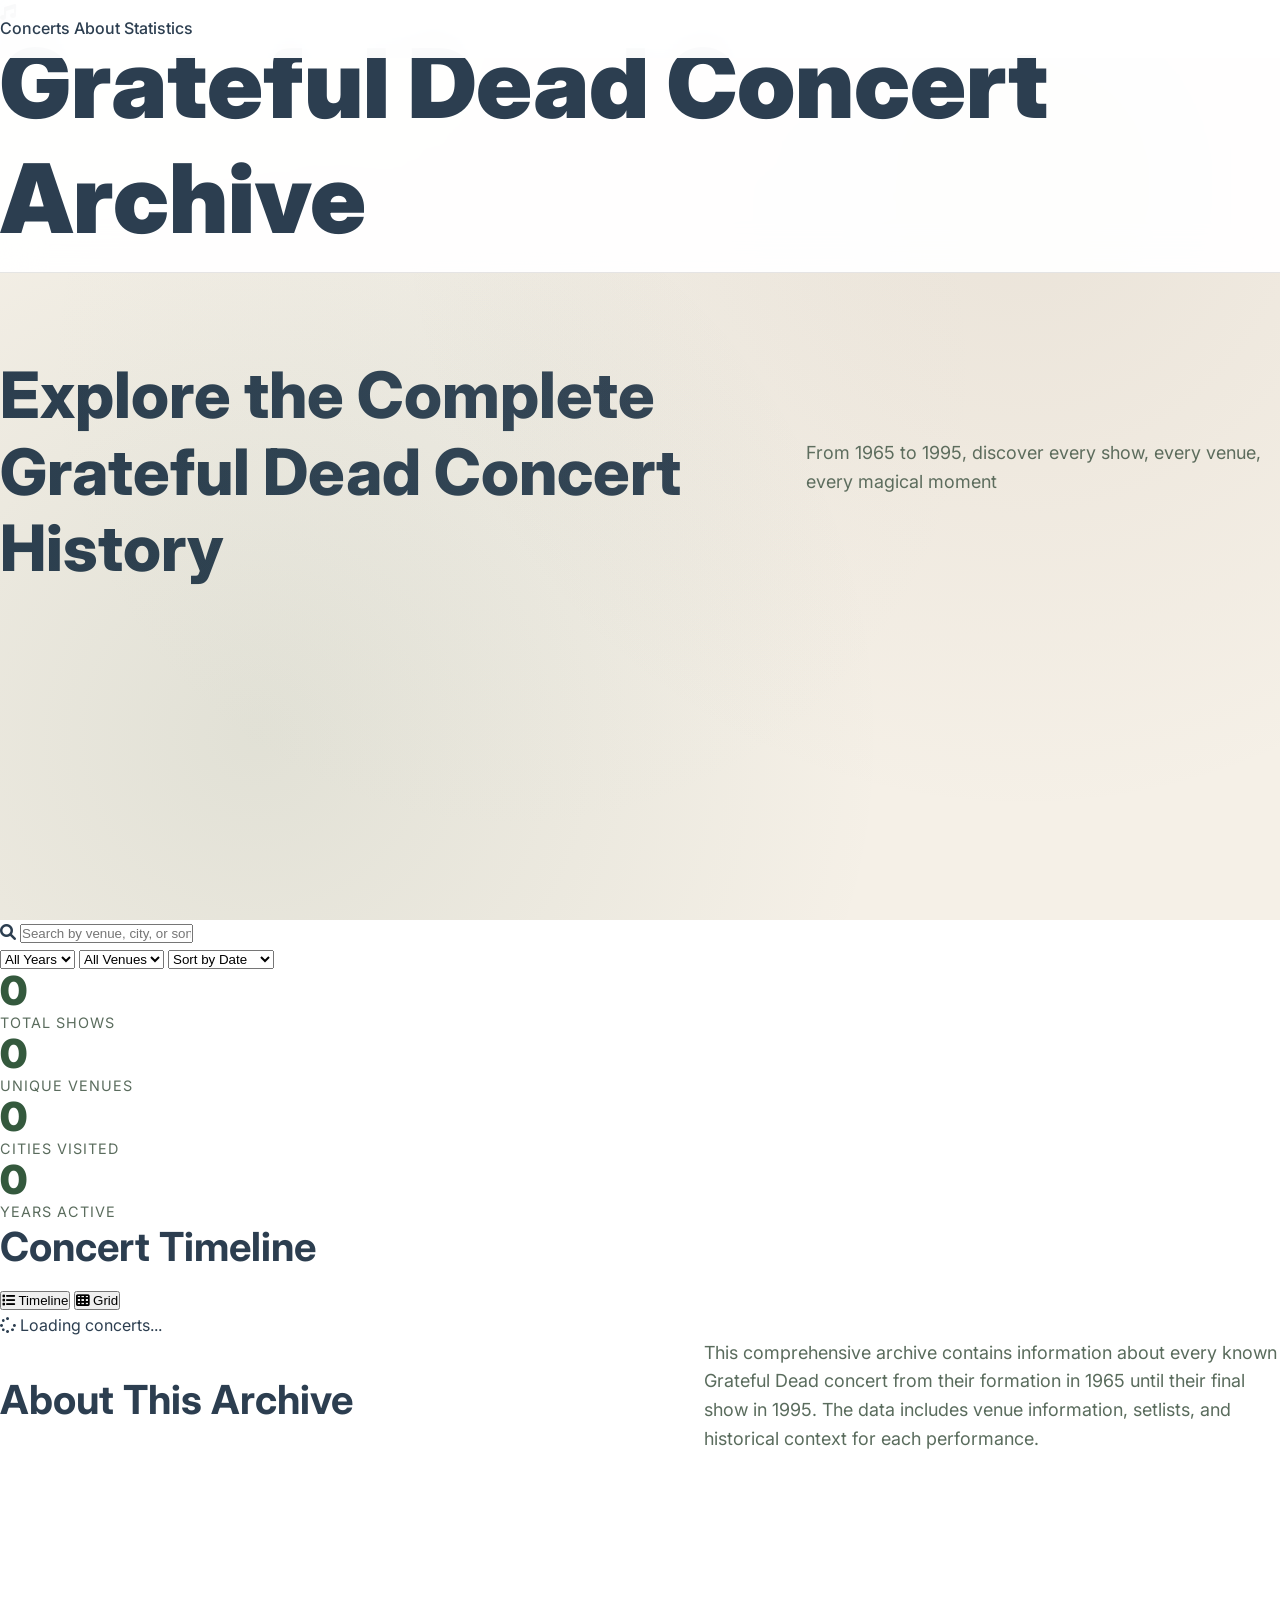
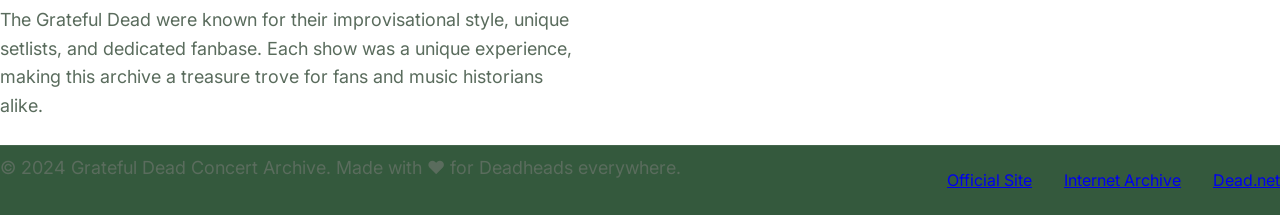
==== commit 12bf32c1: "Update index.html" ====
--- a/index.html
+++ b/index.html
@@ -3,824 +3,127 @@
 <head>
     <meta charset="UTF-8">
     <meta name="viewport" content="width=device-width, initial-scale=1.0">
-    <title>Vilma - Portfolio</title>
+    <title>Grateful Dead Concert Archive</title>
     <link rel="stylesheet" href="styles.css">
-    <link rel="preconnect" href="https://fonts.googleapis.com">
-    <link rel="preconnect" href="https://fonts.gstatic.com" crossorigin>
-    <link href="https://fonts.googleapis.com/css2?family=Inter:wght@300;400;500;600;700;800;900&display=swap" rel="stylesheet">
-    <style>
-
-        /* Mobile Responsive Styles */
-        @media (max-width: 768px) {
-            .container {
-                padding: 0 1.5rem;
-            }
-
-            .hero {
-                padding: 120px 0 80px;
-            }
-
-            .hero-content {
-                flex-direction: column;
-                gap: 3rem;
-                text-align: center;
-            }
-
-            .hero-text {
-                max-width: 100%;
-            }
-
-            .name-title {
-                font-size: clamp(2.2rem, 8vw, 3.2rem);
-                margin-bottom: 1.5rem;
-            }
-
-            .hero-description {
-                font-size: 1.2rem;
-                line-height: 1.7;
-                margin-bottom: 2rem;
-            }
-
-            .work-grid {
-                grid-template-columns: 1fr;
-                grid-template-rows: 260px 200px 200px 200px 320px;
-                gap: 2rem;
-                margin: 4rem 0;
-            }
-
-            .work-item {
-                height: 320px;
-                margin-top: 0;
-                border-radius: 16px;
-            }
-
-            .work-item:nth-child(1) {
-                height: 260px;
-            }
-
-            .work-item:nth-child(2),
-            .work-item:nth-child(3) {
-                height: 200px;
-            }
-
-            .work-item.work-item-large {
-                height: 300px;
-            }
-
-            .work-item:nth-child(4) {
-                height: 200px;
-            }
-
-            .work-title-visible {
-                display: block;
-                position: static;
-                transform: none;
-                color: var(--text-primary);
-                font-family: var(--font-primary);
-                font-size: 1.3rem;
-                font-weight: 600;
-                text-shadow: none;
-                margin-top: 1.5rem;
-                text-align: center;
-                padding: 0 1rem;
-            }
-
-            .work-overlay {
-                display: none;
-            }
-
-            .work-item:hover .work-title-visible {
-                opacity: 1;
-            }
-
-            .skills-grid {
-                grid-template-columns: 1fr;
-                gap: 3rem;
-                margin: 4rem 0;
-            }
-
-            .skill-category {
-                text-align: center;
-                padding: 2rem 1rem;
-            }
-
-            .skill-items {
-                justify-content: center;
-                gap: 0.8rem;
-            }
-
-            .timeline {
-                padding: 0 1.5rem;
-                margin: 2.5rem 0;
-            }
-
-            .timeline-item {
-                margin-bottom: 1.5rem;
-            }
-
-            .timeline-content {
-                padding: 1.35rem 1.5rem;
-                border-radius: 12px;
-            }
-
-            .job-header {
-                display: flex;
-                flex-direction: row;
-                flex-wrap: nowrap;
-                align-items: center;
-                gap: 0.45rem;
-                margin-bottom: 1rem;
-            }
-
-            .job-title {
-                font-size: 1.2rem;
-                line-height: 1.3;
-            }
-
-            .job-company {
-                font-size: 1rem;
-                color: var(--text-secondary);
-            }
-
-            .job-highlights {
-                flex-wrap: wrap;
-                gap: 0.6rem;
-                margin-top: 1rem;
-            }
-
-            .highlight {
-                font-size: 0.8rem;
-                padding: 0.4rem 0.8rem;
-                border-radius: 20px;
-            }
-
-            .project-navigation {
-                padding: 4rem 0;
-                margin: 4rem 0;
-            }
-
-            .project-nav-title {
-                font-size: 1.2rem;
-                margin-bottom: 2rem;
-            }
-
-            .project-nav-grid {
-                gap: 1.5rem;
-                justify-content: center;
-            }
-
-            .project-nav-item {
-                padding: 1rem 1.5rem;
-                font-size: 0.9rem;
-                border-radius: 8px;
-            }
-
-            .nav-item-text {
-                font-size: 0.9rem;
-            }
-        }
-
-        @media (max-width: 480px) {
-            .container {
-                padding: 0 1rem;
-            }
-
-            .hero {
-                padding: 100px 0 60px;
-            }
-
-            .name-title {
-                font-size: clamp(1.8rem, 7vw, 2.5rem);
-            }
-
-            .hero-description {
-                font-size: 1.1rem;
-            }
-
-            .project-nav-grid {
-                flex-direction: column;
-                gap: 1rem;
-            }
-
-            .project-nav-item {
-                width: 100%;
-                max-width: 300px;
-                text-align: center;
-                padding: 1.2rem 1.5rem;
-            }
-
-            .work-grid {
-                gap: 1.5rem;
-                margin: 3rem 0;
-            }
-
-            .work-item {
-                height: 300px;
-            }
-
-            .work-item:nth-child(1) {
-                height: 260px;
-            }
-
-            .work-item:nth-child(2),
-            .work-item:nth-child(3),
-            .work-item:nth-child(4) {
-                height: 200px;
-            }
-
-            .timeline {
-                padding: 0 1rem;
-            }
-
-            .timeline-content {
-                padding: 1.25rem 1.35rem;
-            }
-        }
-    </style>
+    <link href="https://fonts.googleapis.com/css2?family=Inter:wght@300;400;500;600;700&display=swap" rel="stylesheet">
+    <link rel="stylesheet" href="https://cdnjs.cloudflare.com/ajax/libs/font-awesome/6.0.0/css/all.min.css">
 </head>
 <body>
-    <!-- Navigation -->
-    <nav class="nav">
-        <div class="nav-container">
-            <div class="nav-logo">
-                <a href="#home">Vilma</a>
-            </div>
-            <div class="nav-menu" id="nav-menu">
-                <a href="#about" class="nav-link">About</a>
-                <a href="#work" class="nav-link">Work</a>
-                <a href="#skills" class="nav-link">Skills</a>
-                <a href="#work-history" class="nav-link">Experience</a>
-                <a href="#education" class="nav-link">Education</a>
-                <a href="#contact" class="nav-link">Contact</a>
-            </div>
-            <div class="nav-toggle" id="nav-toggle">
-                <span class="bar"></span>
-                <span class="bar"></span>
-                <span class="bar"></span>
+    <header class="header">
+        <div class="container">
+            <div class="header-content">
+                <div class="logo">
+                    <i class="fas fa-music"></i>
+                    <h1>Grateful Dead Concert Archive</h1>
+                </div>
+                <nav class="nav">
+                    <a href="#concerts" class="nav-link">Concerts</a>
+                    <a href="#about" class="nav-link">About</a>
+                    <a href="#stats" class="nav-link">Statistics</a>
+                </nav>
             </div>
         </div>
-    </nav>
+    </header>
 
-    <!-- Hero Section -->
-    <section id="home" class="hero">
-        <div class="hero-container">
-            <div class="hero-content">
-                <div class="hero-text">
-                    <h1 class="hero-title">
-                        <span class="title-line name-title">Hi, I'm Vilma</span>
-                        <span class="title-line accent">UX Designer & Illustrator</span>
-                    </h1>
-                    <p class="hero-description">
-                        I create digital experiences that balance creativity with user-centered design, 
-                        transforming complex problems into intuitive solutions.
-                    </p>
-                    <div class="hero-buttons">
-                        <a href="#work" class="btn btn-primary">View My Work</a>
-                        <a href="#contact" class="btn btn-secondary">Get In Touch</a>
+    <main class="main">
+        <section class="hero">
+            <div class="container">
+                <div class="hero-content">
+                    <h2>Explore the Complete Grateful Dead Concert History</h2>
+                    <p>From 1965 to 1995, discover every show, every venue, every magical moment</p>
+                </div>
+            </div>
+        </section>
+
+        <section class="search-section">
+            <div class="container">
+                <div class="search-controls">
+                    <div class="search-box">
+                        <i class="fas fa-search"></i>
+                        <input type="text" id="searchInput" placeholder="Search by venue, city, or song...">
                     </div>
-                </div>
-                <div class="hero-visual">
-                    <div class="hero-image">
-                        <div class="frog-background">
-                            <div class="color-blend blend-1"></div>
-                            <div class="color-blend blend-2"></div>
-                            <div class="color-blend blend-3"></div>
-                        </div>
-                        <img src="frog_for_curor.png" alt="Frog Illustration" class="hero-illustration" id="frog-illustration">
+                    <div class="filter-controls">
+                        <select id="yearFilter">
+                            <option value="">All Years</option>
+                        </select>
+                        <select id="venueFilter">
+                            <option value="">All Venues</option>
+                        </select>
+                        <select id="sortBy">
+                            <option value="date">Sort by Date</option>
+                            <option value="venue">Sort by Venue</option>
+                            <option value="city">Sort by City</option>
+                        </select>
                     </div>
                 </div>
             </div>
-        </div>
-    </section>
+        </section>
 
-    <!-- About Section -->
-    <section id="about" class="about">
-        <div class="about-container">
-            <div class="about-content">
-                <div class="about-image">
-                    <div class="about-photo-container">
-                        <div class="photo-frame" aria-hidden="true"></div>
-                        <img src="about-photo.jpg" alt="Vilma - UX Designer & Illustrator" class="about-photo">
+        <section class="stats-section" id="stats">
+            <div class="container">
+                <div class="stats-grid">
+                    <div class="stat-card">
+                        <div class="stat-number" id="totalShows">0</div>
+                        <div class="stat-label">Total Shows</div>
                     </div>
-                </div>
-                <div class="about-text">
-                    <h2 class="section-title">About Me</h2>
-                    <p class="about-description">
-                        I'm a passionate UX designer and illustrator who bridges the gap between 
-                        beautiful aesthetics and user-centered functionality. My approach combines 
-                        strategic thinking with creative execution, always keeping the user at the center.
-                    </p>
-                    <p class="about-description">
-                        With over 5 years of customer service experience, I bring deep empathy 
-                        and user advocacy to every project. I'm AI-forward, leveraging cutting-edge 
-                        tools to enhance design workflows and create innovative solutions.
-                    </p>
-                    <div class="about-stats">
-                        <div class="stat">
-                            <span class="stat-number">3+</span>
-                            <span class="stat-label">Years</span>
-                        </div>
-                        <div class="stat">
-                            <span class="stat-number">10+</span>
-                            <span class="stat-label">Projects</span>
-                        </div>
+                    <div class="stat-card">
+                        <div class="stat-number" id="totalVenues">0</div>
+                        <div class="stat-label">Unique Venues</div>
+                    </div>
+                    <div class="stat-card">
+                        <div class="stat-number" id="totalCities">0</div>
+                        <div class="stat-label">Cities Visited</div>
+                    </div>
+                    <div class="stat-card">
+                        <div class="stat-number" id="totalYears">0</div>
+                        <div class="stat-label">Years Active</div>
                     </div>
                 </div>
             </div>
-        </div>
-    </section>
+        </section>
 
-    <!-- Work Section -->
-    <section id="work" class="work">
-        <div class="work-container">
-            <h2 class="section-title">Featured Work</h2>
-            <div class="work-grid">
-                <!-- E.I. Games Game Builder - Featured -->
-        <div class="work-item">
-            <a href="ei-games-game-builder.html" class="work-link-full">
-                        <div class="work-image">
-                            <img src="e_i_banner-04.png" alt="E.I. Project — three tablets: folder library with E.I. Project, History 400 course, and question editor" class="work-img" fetchpriority="high" decoding="async">
-                            <h3 class="work-title-visible">E.I. Games · Game Builder</h3>
-                            <div class="work-overlay">
-                                <h3 class="work-title">E.I. Games · Game Builder</h3>
-                                <div class="work-tags">
-                                    <span class="tag">UX / UI</span>
-                                    <span class="tag">EdTech</span>
-                                    <span class="tag">Product design</span>
-                                </div>
-                            </div>
-                        </div>
-                    </a>
+        <section class="concerts-section" id="concerts">
+            <div class="container">
+                <div class="concerts-header">
+                    <h3>Concert Timeline</h3>
+                    <div class="view-controls">
+                        <button class="view-btn active" data-view="timeline">
+                            <i class="fas fa-list"></i> Timeline
+                        </button>
+                        <button class="view-btn" data-view="grid">
+                            <i class="fas fa-th"></i> Grid
+                        </button>
+                    </div>
                 </div>
-                
-                <!-- Mobile App Logos - Left Column -->
-        <div class="work-item">
-            <a href="mobile-app-logos.html" class="work-link-full">
-                        <div class="work-image">
-                            <img src="App icons banner.png" alt="Mobile App Logos Collection" class="work-img">
-                            <h3 class="work-title-visible">Loyal App Redesigns</h3>
-                            <div class="work-overlay">
-                                <h3 class="work-title">Loyal App Redesigns</h3>
-                                <div class="work-tags">
-                                    <span class="tag">Logo Design</span>
-                                    <span class="tag">Brand Identity</span>
-                                    <span class="tag">Mobile Apps</span>
-                                </div>
-                            </div>
-                        </div>
-                    </a>
+                <div class="concerts-container" id="concertsContainer">
+                    <!-- Concerts will be loaded here -->
                 </div>
-                
-                <!-- Commission Illustrations - Top Right -->
-        <div class="work-item">
-            <a href="commission-illustrations.html" class="work-link-full">
-                        <div class="work-image">
-                            <img src="comission design banner.png" alt="Commission Illustrations" class="work-img">
-                            <h3 class="work-title-visible">Freelance</h3>
-                            <div class="work-overlay">
-                                <h3 class="work-title">Freelance</h3>
-                                <div class="work-tags">
-                                    <span class="tag">Illustration</span>
-                                    <span class="tag">Client Work</span>
-                                    <span class="tag">Social Media</span>
-                                </div>
-                            </div>
-                        </div>
-                    </a>
-                </div>
-                
-                <!-- Fashion Design - Stacked Below Commission -->
-        <div class="work-item">
-            <a href="personal-work.html" class="work-link-full">
-                        <div class="work-image">
-                            <img src="fashion design banner new.png" alt="Fashion Design" class="work-img">
-                            <h3 class="work-title-visible">Fashion Design</h3>
-                            <div class="work-overlay">
-                                <h3 class="work-title">Fashion Design</h3>
-                                <div class="work-tags">
-                                    <span class="tag">Fashion</span>
-                                    <span class="tag">Sketching</span>
-                                    <span class="tag">Creative</span>
-                                </div>
-                            </div>
-                        </div>
-                    </a>
-                </div>
-
-                <!-- Scaly Music App -->
-        <div class="work-item work-item-large">
-            <a href="scaly-music-app.html" class="work-link-full">
-                        <div class="work-image">
-                            <img src="music project banner.png" alt="Scaly Music App" class="work-img" decoding="async">
-                            <h3 class="work-title-visible">Scaly Music App</h3>
-                            <div class="work-overlay">
-                                <h3 class="work-title">Scaly Music App</h3>
-                                <div class="work-tags">
-                                    <span class="tag">UX Design</span>
-                                    <span class="tag">Music Education</span>
-                                    <span class="tag">Mobile App</span>
-                                </div>
-                            </div>
-                        </div>
-                    </a>
+                <div class="loading" id="loading">
+                    <i class="fas fa-spinner fa-spin"></i>
+                    <span>Loading concerts...</span>
                 </div>
             </div>
-            <p class="work-subtitle">Check out more of my work on <a href="https://www.figma.com/design/4xMJXX2lDwUTSmAfzx9rxB/Vilma-Figma-Portfolio?node-id=1-56694&t=NnYY9jGuqxiaJ5Eg-1" target="_blank" class="figma-link">Figma →</a></p>
-        </div>
-    </section>
+        </section>
 
-    <!-- Skills Section -->
-    <section id="skills" class="skills">
-        <div class="skills-container">
-            <h2 class="section-title">Skills & Expertise</h2>
-            <div class="skills-grid">
-                <div class="skill-category">
-                    <h3 class="skill-title">Design & UX</h3>
-                    <div class="skill-items">
-                        <span class="skill-item">Problem Solver</span>
-                        <span class="skill-item">Excellent Communicator</span>
-                        <span class="skill-item">Layout and Typography</span>
-                        <span class="skill-item">Ideation</span>
-                        <span class="skill-item">User Experience Design</span>
-                    </div>
-                </div>
-                <div class="skill-category">
-                    <h3 class="skill-title">Software & Tools</h3>
-                    <div class="skill-items">
-                        <span class="skill-item">Photoshop</span>
-                        <span class="skill-item">Illustrator</span>
-                        <span class="skill-item">After Effects</span>
-                        <span class="skill-item">Figma</span>
-                        <span class="skill-item">GitHub</span>
-                        <span class="skill-item">Cursor</span>
-                        <span class="skill-item">ChatGPT</span>
-                        <span class="skill-item">Zendesk</span>
-                    </div>
-                </div>
-                <div class="skill-category">
-                    <h3 class="skill-title">Research & Analysis</h3>
-                    <div class="skill-items">
-                        <span class="skill-item">Survey Monkey</span>
-                        <span class="skill-item">User Research</span>
-                        <span class="skill-item">RStudio</span>
-                        <span class="skill-item">SPSS</span>
-                        <span class="skill-item">Community Management</span>
-                        <span class="skill-item">Brand Guidelines</span>
-                        <span class="skill-item">Wireframing</span>
-                    </div>
+        <section class="about-section" id="about">
+            <div class="container">
+                <div class="about-content">
+                    <h3>About This Archive</h3>
+                    <p>This comprehensive archive contains information about every known Grateful Dead concert from their formation in 1965 until their final show in 1995. The data includes venue information, setlists, and historical context for each performance.</p>
+                    <p>The Grateful Dead were known for their improvisational style, unique setlists, and dedicated fanbase. Each show was a unique experience, making this archive a treasure trove for fans and music historians alike.</p>
                 </div>
             </div>
-        </div>
-    </section>
+        </section>
+    </main>
 
-    <!-- Work History Section -->
-    <section id="work-history" class="work-history">
-        <div class="work-history-container">
-            <h2 class="section-title">Work Experience</h2>
-            <p class="work-history-subtitle">Here's what I've been up to in design and community work. Each role expands—click the card or the arrow for the full story.</p>
-            
-            <div class="timeline">
-                <div class="timeline-line"></div>
-                
-                <div class="timeline-item freelance" data-year="2025">
-                    <div class="timeline-marker">
-                        <div class="marker-dot freelance-dot"></div>
-                        <div class="marker-year">2025</div>
-                    </div>
-                    <div class="timeline-content" onclick="toggleTimelineItem(this)">
-                        <div class="job-header">
-                            <h3 class="job-title">Game Builder App Redesign</h3>
-                            <span class="job-company">E.I Games</span>
-                            <span class="expand-icon" aria-hidden="true"></span>
-                        </div>
-                        <div class="job-details expanded-content">
-                            <p class="job-description">I worked on remaking their game builder app that helps teachers make gamified learning experiences. I redesigned the interface to make it more intuitive and user-friendly for educators.</p>
-                            <div class="job-highlights">
-                                <span class="highlight">App Redesign</span>
-                                <span class="highlight">Gamified Learning</span>
-                                <span class="highlight">UI/UX Design</span>
-                                <span class="highlight">Education Technology</span>
-                            </div>
-                        </div>
-                    </div>
-                </div>
-
-                <div class="timeline-item freelance" data-year="2025">
-                    <div class="timeline-marker">
-                        <div class="marker-dot freelance-dot"></div>
-                        <div class="marker-year">2025</div>
-                    </div>
-                    <div class="timeline-content" onclick="toggleTimelineItem(this)">
-                        <div class="job-header">
-                            <h3 class="job-title">Music Learning App Design</h3>
-                            <span class="job-company">Scaly</span>
-                            <span class="expand-icon" aria-hidden="true"></span>
-                        </div>
-                        <div class="job-details expanded-content">
-                            <p class="job-description">I designed a music learning app that makes practicing scales actually fun. I created user personas, mapped out how people would use the app, built all the screens, and put together a design system. Worked closely with the client to get everything just right.</p>
-                            <div class="job-highlights">
-                                <span class="highlight">Mobile App Design</span>
-                                <span class="highlight">User Research</span>
-                                <span class="highlight">UI Design</span>
-                                <span class="highlight">Figma</span>
-                                <span class="highlight">Client Collaboration</span>
-                            </div>
-                        </div>
-                    </div>
-                </div>
-
-                <div class="timeline-item" data-year="2024-Current">
-                    <div class="timeline-marker">
-                        <div class="marker-dot"></div>
-                        <div class="marker-year">2024-Current</div>
-                    </div>
-                    <div class="timeline-content" onclick="toggleTimelineItem(this)">
-                        <div class="job-header">
-                            <h3 class="job-title">Fill-In Manager & Restaurant Operations</h3>
-                            <span class="job-company">Brigantine Restaurants</span>
-                            <span class="expand-icon" aria-hidden="true"></span>
-                        </div>
-                        <div class="job-overview">
-                            <p>Started as a host, moved to expo, and got promoted to fill-in manager in just one year.</p>
-                        </div>
-                        <div class="job-details expanded-content">
-                            <p class="job-description">I started as a host at a busy beachside restaurant, moved to expo, and got promoted to fill-in manager after just one year. Now I help out as fill-in manager while still doing hosting when needed. It's taught me a lot about working fast and staying flexible.</p>
-                            <div class="job-highlights">
-                                <span class="highlight">Fill-In Manager</span>
-                                <span class="highlight">Rapid Promotion</span>
-                                <span class="highlight">Host Experience</span>
-                            </div>
-                        </div>
-                    </div>
-                </div>
-
-                <div class="timeline-item freelance" data-year="2023">
-                    <div class="timeline-marker">
-                        <div class="marker-dot freelance-dot"></div>
-                        <div class="marker-year">2023</div>
-                    </div>
-                    <div class="timeline-content" onclick="toggleTimelineItem(this)">
-                        <div class="job-header">
-                            <h3 class="job-title">App Icons & Brand Logos</h3>
-                            <span class="job-company">Loyal</span>
-                            <span class="expand-icon" aria-hidden="true"></span>
-                        </div>
-                        <div class="job-details expanded-content">
-                            <p class="job-description">I created over 200 app icon concepts for Loyal. I started with hand-drawn sketches, then refined them in black and white, and finally added color variations. The final designs were ready to go live on the App Store.</p>
-                            <div class="job-highlights">
-                                <span class="highlight">App Icon Design</span>
-                                <span class="highlight">Brand Identity</span>
-                                <span class="highlight">Figma</span>
-                                <span class="highlight">Procreate</span>
-                            </div>
-                        </div>
-                    </div>
-                </div>
-
-                <div class="timeline-item" data-year="2022-2024">
-                    <div class="timeline-marker">
-                        <div class="marker-dot"></div>
-                        <div class="marker-year">2022-2024</div>
-                    </div>
-                    <div class="timeline-content" onclick="toggleTimelineItem(this)">
-                        <div class="job-header">
-                            <h3 class="job-title">Visual Designer</h3>
-                            <span class="job-company">Live Current Media</span>
-                            <span class="expand-icon" aria-hidden="true"></span>
-                        </div>
-                        <div class="job-overview">
-                            <p>Built a new design system, improved the UI, and tested everything for the dev team.</p>
-                        </div>
-                        <div class="job-details expanded-content">
-                            <p class="job-description">I built a new design system from scratch, improved the UI, and tested everything for the development team. I also made marketing materials and worked as an internal designer under two really experienced UX managers who taught me a lot.</p>
-                            <div class="job-highlights">
-                                <span class="highlight">Design System</span>
-                                <span class="highlight">UI Refinement</span>
-                                <span class="highlight">QA Testing</span>
-                                <span class="highlight">Marketing Materials</span>
-                                <span class="highlight">Internal Design</span>
-                            </div>
-                        </div>
-                    </div>
-                </div>
-
-                <div class="timeline-item" data-year="2022">
-                    <div class="timeline-marker">
-                        <div class="marker-dot"></div>
-                        <div class="marker-year">2022</div>
-                    </div>
-                    <div class="timeline-content" onclick="toggleTimelineItem(this)">
-                        <div class="job-header">
-                            <h3 class="job-title">Community Manager</h3>
-                            <span class="job-company">Kast</span>
-                            <span class="expand-icon" aria-hidden="true"></span>
-                        </div>
-                        <div class="job-overview">
-                            <p>Managed the community on social media, Discord, and newsletters.</p>
-                        </div>
-                        <div class="job-details expanded-content">
-                            <p class="job-description">I managed community engagement and created communications for product launches. I also designed surveys to get insights from the community.</p>
-                            <div class="job-highlights">
-                                <span class="highlight">Community Management</span>
-                                <span class="highlight">Product Launches</span>
-                                <span class="highlight">Survey Design</span>
-                            </div>
-                        </div>
-                    </div>
-                </div>
-
-                <div class="timeline-item freelance" data-year="2022">
-                    <div class="timeline-marker">
-                        <div class="marker-dot freelance-dot"></div>
-                        <div class="marker-year">2022</div>
-                    </div>
-                    <div class="timeline-content" onclick="toggleTimelineItem(this)">
-                        <div class="job-header">
-                            <h3 class="job-title">Website Illustrations</h3>
-                            <span class="job-company">Moves The Needle</span>
-                            <span class="expand-icon" aria-hidden="true"></span>
-                        </div>
-                        <div class="job-details expanded-content">
-                            <p class="job-description">I created custom illustrations and animations for Moves The Needle's website.</p>
-                            <div class="job-highlights">
-                                <span class="highlight">Custom Illustrations</span>
-                                <span class="highlight">Animations</span>
-                                <span class="highlight">Figma</span>
-                                <span class="highlight">Procreate</span>
-                            </div>
-                        </div>
-                    </div>
-                </div>
-
-                <div class="timeline-item freelance" data-year="2021">
-                    <div class="timeline-marker">
-                        <div class="marker-dot freelance-dot"></div>
-                        <div class="marker-year">2021</div>
-                    </div>
-                    <div class="timeline-content" onclick="toggleTimelineItem(this)">
-                        <div class="job-header">
-                            <h3 class="job-title">Album Cover Design</h3>
-                            <span class="job-company">Bene</span>
-                            <span class="expand-icon" aria-hidden="true"></span>
-                        </div>
-                        <div class="job-details expanded-content">
-                            <p class="job-description">I designed album cover artwork for musician Bene.</p>
-                            <div class="job-highlights">
-                                <span class="highlight">Album Artwork</span>
-                                <span class="highlight">Visual Identity</span>
-                                <span class="highlight">Procreate</span>
-                            </div>
-                        </div>
-                    </div>
-                </div>
-
-                <div class="timeline-item" data-year="2020-2021">
-                    <div class="timeline-marker">
-                        <div class="marker-dot"></div>
-                        <div class="marker-year">2020-2021</div>
-                    </div>
-                    <div class="timeline-content" onclick="toggleTimelineItem(this)">
-                        <div class="job-header">
-                            <h3 class="job-title">Print and Marketing Associate</h3>
-                            <span class="job-company">Staples</span>
-                            <span class="expand-icon" aria-hidden="true"></span>
-                        </div>
-                        <div class="job-overview">
-                            <p>Created print designs and improved client files using Adobe Creative Suite.</p>
-                        </div>
-                        <div class="job-details expanded-content">
-                            <p class="job-description">I worked with clients to create print designs and made sure their files looked great when printed. I also kept the commercial printers running smoothly.</p>
-                            <div class="job-highlights">
-                                <span class="highlight">Print Design</span>
-                                <span class="highlight">Adobe Creative Suite</span>
-                                <span class="highlight">File Enhancement</span>
-                            </div>
-                        </div>
-                    </div>
-                </div>
-
-                <div class="timeline-item freelance" data-year="2020">
-                    <div class="timeline-marker">
-                        <div class="marker-dot freelance-dot"></div>
-                        <div class="marker-year">2020</div>
-                    </div>
-                    <div class="timeline-content" onclick="toggleTimelineItem(this)">
-                        <div class="job-header">
-                            <h3 class="job-title">Fashion Marketing Illustrations</h3>
-                            <span class="job-company">Feature</span>
-                            <span class="expand-icon" aria-hidden="true"></span>
-                        </div>
-                        <div class="job-details expanded-content">
-                            <p class="job-description">I created fashion marketing illustrations for Feature.</p>
-                            <div class="job-highlights">
-                                <span class="highlight">Fashion Marketing</span>
-                                <span class="highlight">Brand Identity</span>
-                                <span class="highlight">Procreate</span>
-                            </div>
-                        </div>
-                    </div>
-                </div>
-
-                <div class="timeline-item freelance" data-year="2017-2018">
-                    <div class="timeline-marker">
-                        <div class="marker-dot freelance-dot"></div>
-                        <div class="marker-year">2017-2018</div>
-                    </div>
-                    <div class="timeline-content" onclick="toggleTimelineItem(this)">
-                        <div class="job-header">
-                            <h3 class="job-title">Book Illustrations</h3>
-                            <span class="job-company">Plum Pantry</span>
-                            <span class="expand-icon" aria-hidden="true"></span>
-                        </div>
-                        <div class="job-details expanded-content">
-                            <p class="job-description">I created book illustrations for Plum Pantry.</p>
-                            <div class="job-highlights">
-                                <span class="highlight">Book Illustration</span>
-                                <span class="highlight">Visual Narratives</span>
-                                <span class="highlight">Procreate</span>
-                            </div>
-                        </div>
-                    </div>
-                </div>
-            </div>
-        </div>
-    </section>
-
-    <!-- Education Section -->
-    <section id="education" class="education">
-        <div class="education-container">
-            <h2 class="section-title">Education</h2>
-            <div class="education-grid">
-                <div class="education-item">
-                    <div class="education-header">
-                        <h3 class="education-degree">Associates in Illustration</h3>
-                        <span class="education-year">May 2022</span>
-                    </div>
-                    <p class="education-school">Palomar College, San Diego, CA</p>
-                </div>
-                <div class="education-item">
-                    <div class="education-header">
-                        <h3 class="education-degree">BS Human Systems Engineering</h3>
-                        <span class="education-year">Dec. 2026</span>
-                    </div>
-                    <p class="education-school">Arizona State University (Current Studies)</p>
-                </div>
-                <div class="education-item">
-                    <div class="education-header">
-                        <h3 class="education-degree">Additional Training</h3>
-                        <span class="education-year">2022-2023</span>
-                    </div>
-                    <p class="education-school">CGMA: Analytical Figure Drawing, Brainstorm Online: Perspective Bootcamp & Form Language</p>
-                </div>
-            </div>
-        </div>
-    </section>
-
-    <!-- Contact Section -->
-    <section id="contact" class="contact">
-        <div class="contact-container">
-            <div class="contact-content">
-                <div class="contact-text">
-                    <h2 class="section-title">Let's Work Together</h2>
-                    <p class="contact-description">
-                        Got a project in mind? I'd love to hear about it! I'm always excited 
-                        to work on new things and meet cool people.
-                    </p>
-                </div>
-                <div class="contact-right">
-                    <div class="contact-info">
-                        <div class="contact-email-wrap">
-                            <a href="mailto:vilmamariainkeri@gmail.com" class="contact-item" id="contact-email-copy" data-email="vilmamariainkeri@gmail.com" title="Click to copy email" aria-label="Copy email address to clipboard">
-                                <span class="contact-label">Email</span>
-                                <span class="contact-value">vilmamariainkeri@gmail.com</span>
-                            </a>
-                        </div>
-                    </div>
-                    <div class="social-links">
-                        <a href="https://www.linkedin.com/in/Vilma-M-Koivisto" target="_blank" class="social-btn linkedin-btn">
-                            <svg class="social-icon" viewBox="0 0 24 24" fill="currentColor">
-                                <path d="M20.447 20.452h-3.554v-5.569c0-1.328-.027-3.037-1.852-3.037-1.853 0-2.136 1.445-2.136 2.939v5.667H9.351V9h3.414v1.561h.046c.477-.9 1.637-1.85 3.37-1.85 3.601 0 4.267 2.37 4.267 5.455v6.286zM5.337 7.433c-1.144 0-2.063-.926-2.063-2.065 0-1.138.92-2.063 2.063-2.063 1.14 0 2.064.925 2.064 2.063 0 1.139-.925 2.065-2.064 2.065zm1.782 13.019H3.555V9h3.564v11.452zM22.225 0H1.771C.792 0 0 .774 0 1.729v20.542C0 23.227.792 24 1.771 24h20.451C23.2 24 24 23.227 24 22.271V1.729C24 .774 23.2 0 22.222 0h.003z"/>
-                            </svg>
-                            <span>Connect on LinkedIn</span>
-                        </a>
-                        <a href="https://www.figma.com/design/4xMJXX2lDwUTSmAfzx9rxB/Vilma-Figma-Portfolio?node-id=1-56694&t=NnYY9jGuqxiaJ5Eg-1" target="_blank" class="social-btn figma-btn">
-                            <svg class="social-icon" viewBox="0 0 24 24" fill="currentColor">
-                                <path d="M12 12c0-3.012 2.467-5.45 5.5-5.45s5.5 2.438 5.5 5.45-2.467 5.45-5.5 5.45S12 15.012 12 12zM6.5 6.55C3.467 6.55 1 8.988 1 12s2.467 5.45 5.5 5.45S12 15.012 12 12 9.533 6.55 6.5 6.55zM6.5 17.45c-3.033 0-5.5-2.438-5.5-5.45s2.467-5.45 5.5-5.45S12 8.988 12 12s-2.467 5.45-5.5 5.45z"/>
-                            </svg>
-                            <span>View Figma Portfolio</span>
-                        </a>
-                    </div>
-                </div>
-            </div>
-        </div>
-    </section>
-
-    <!-- Footer -->
     <footer class="footer">
-        <div class="footer-container">
+        <div class="container">
             <div class="footer-content">
-                <div class="footer-text">
-                    <p>&copy; 2024 Vilma. All rights reserved.</p>
+                <p>&copy; 2024 Grateful Dead Concert Archive. Made with ❤️ for Deadheads everywhere.</p>
+                <div class="footer-links">
+                    <a href="https://www.gratefuldead.com" target="_blank">Official Site</a>
+                    <a href="https://archive.org/details/GratefulDead" target="_blank">Internet Archive</a>
+                    <a href="https://www.dead.net" target="_blank">Dead.net</a>
                 </div>
             </div>
         </div>
@@ -829,4 +132,3 @@
     <script src="script.js"></script>
 </body>
 </html>
-
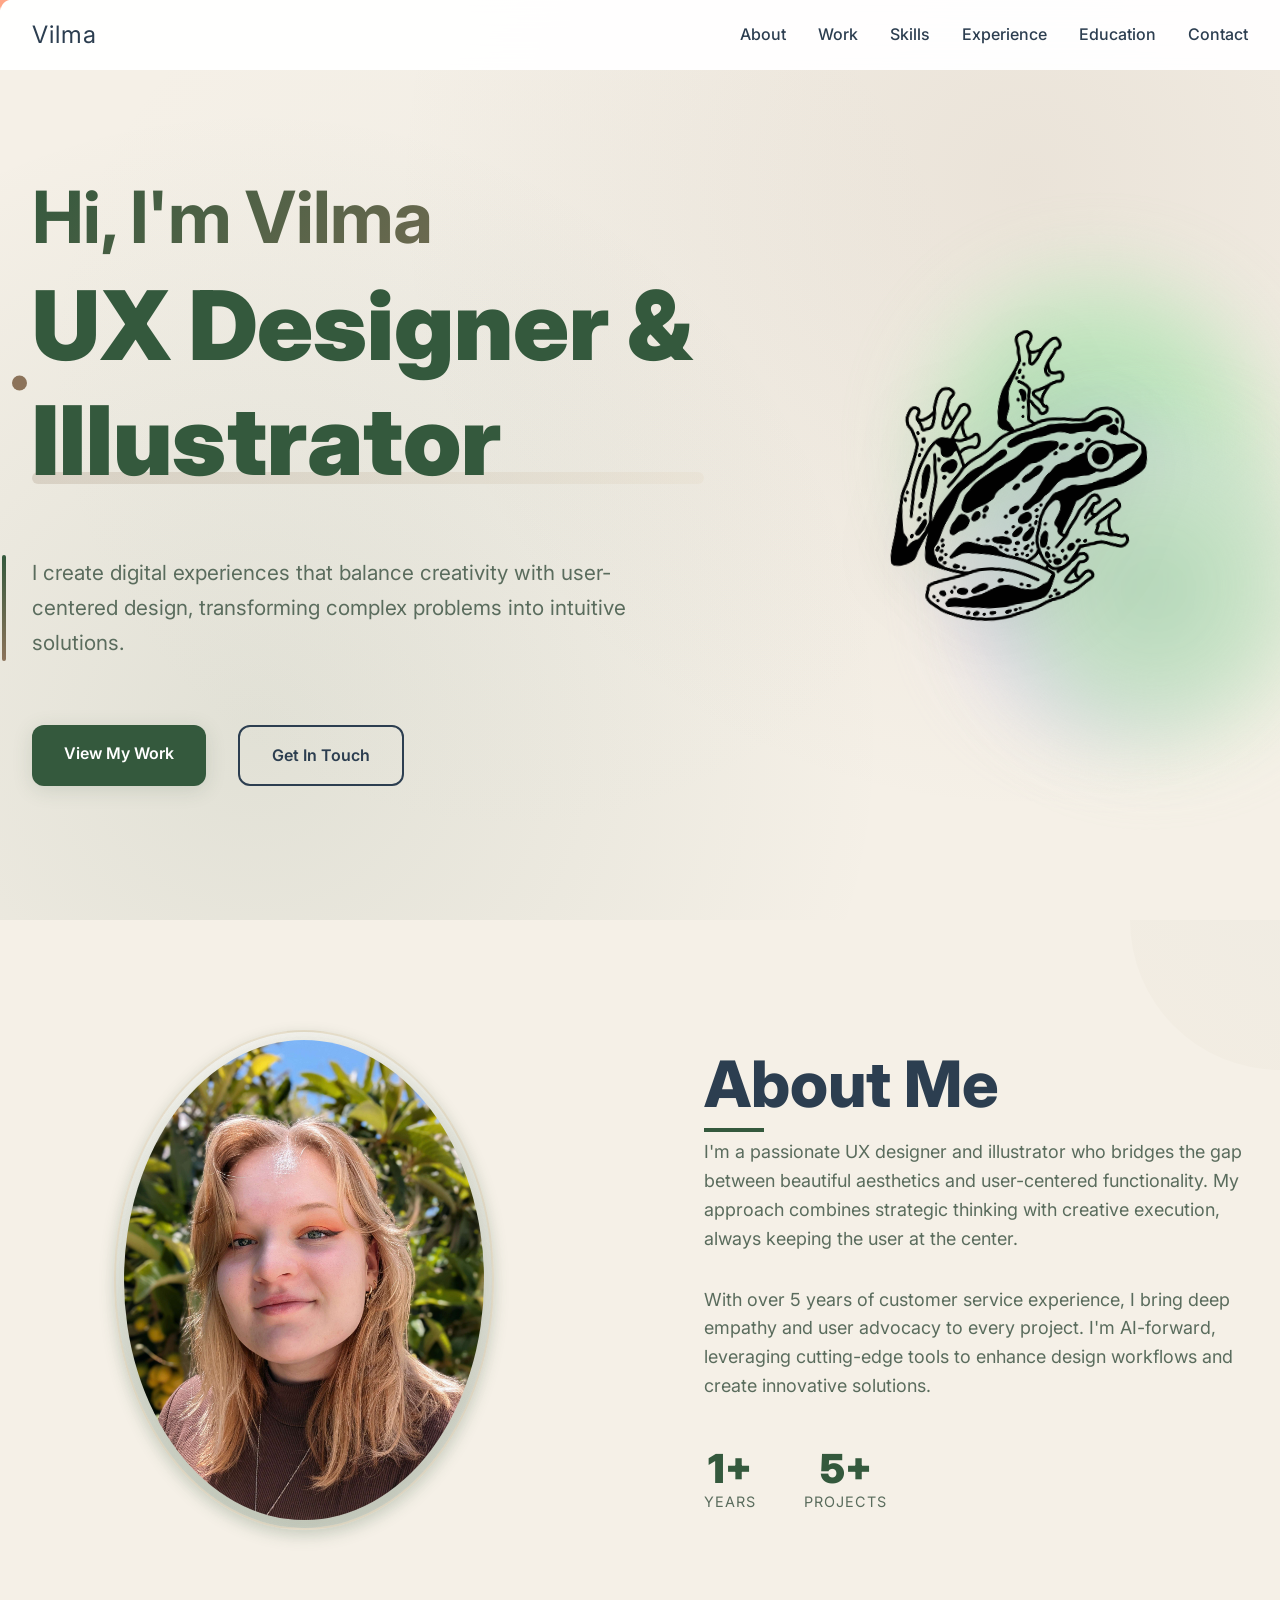
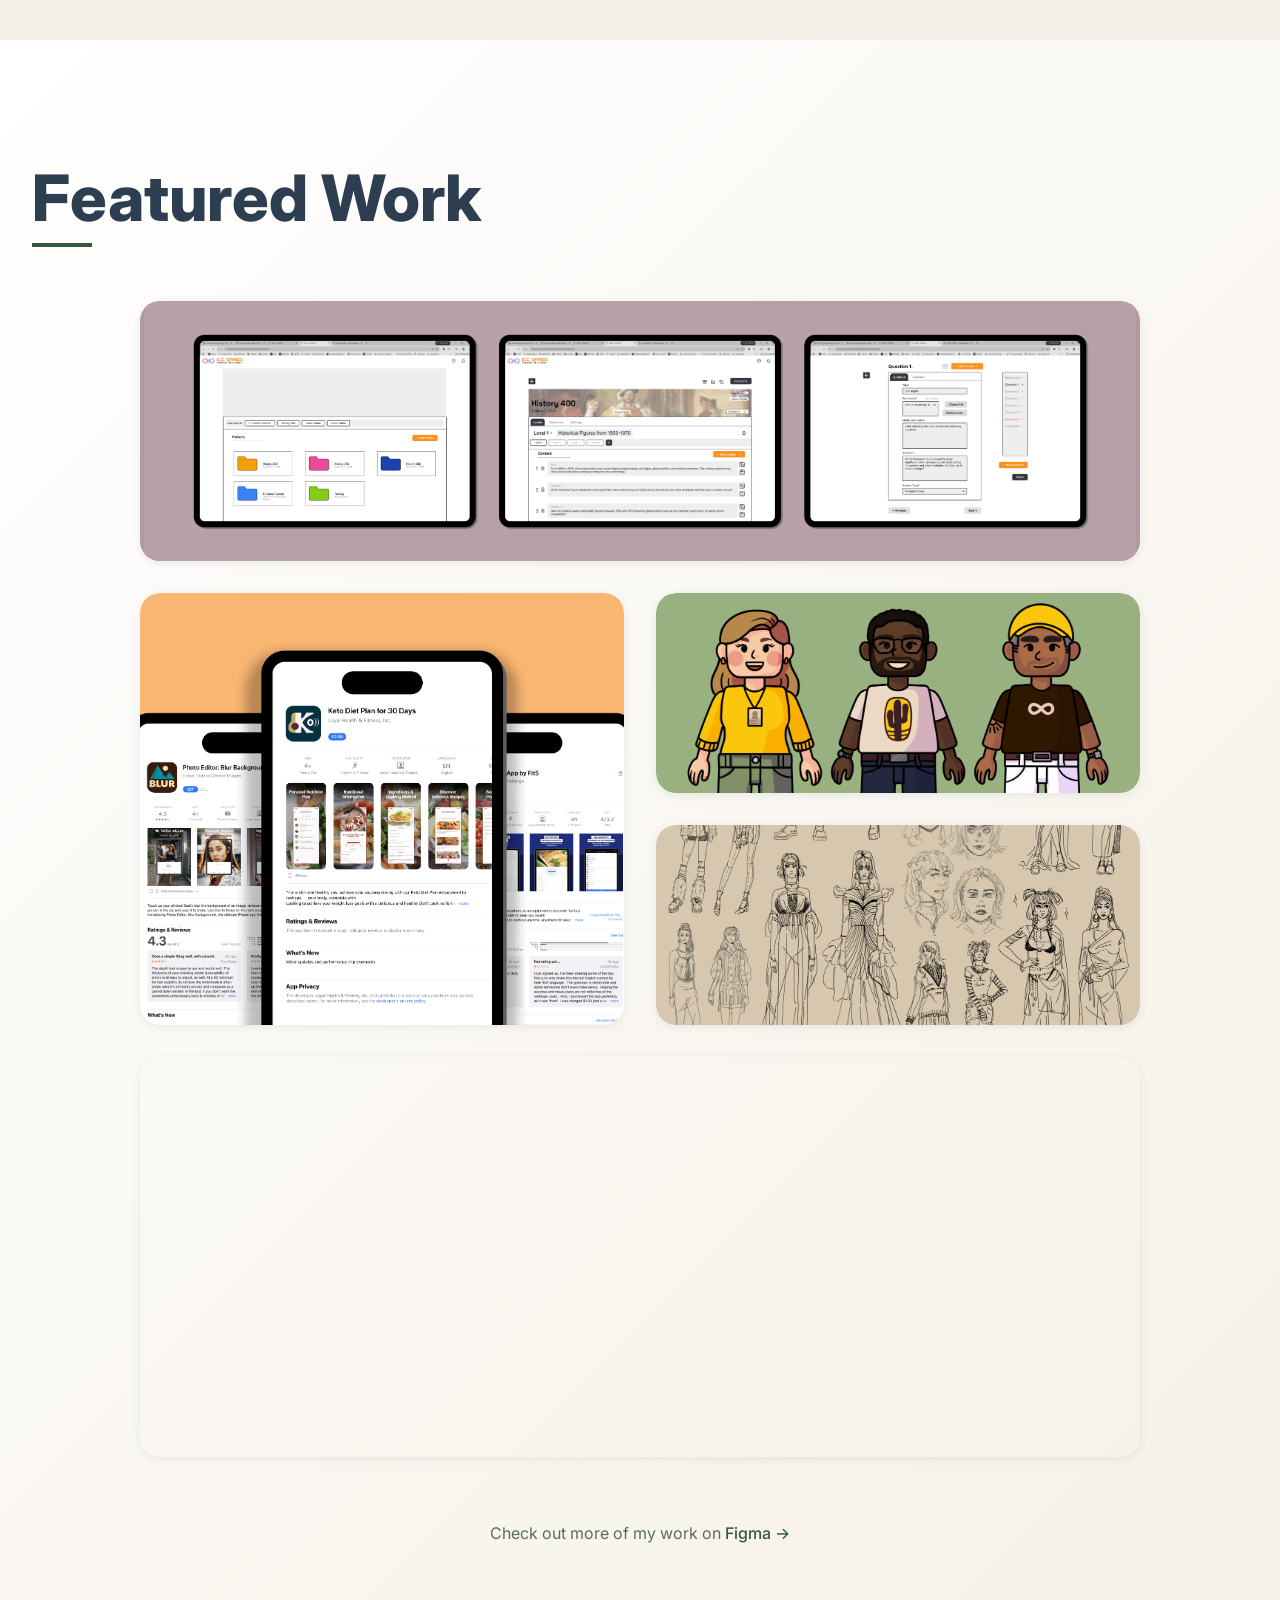
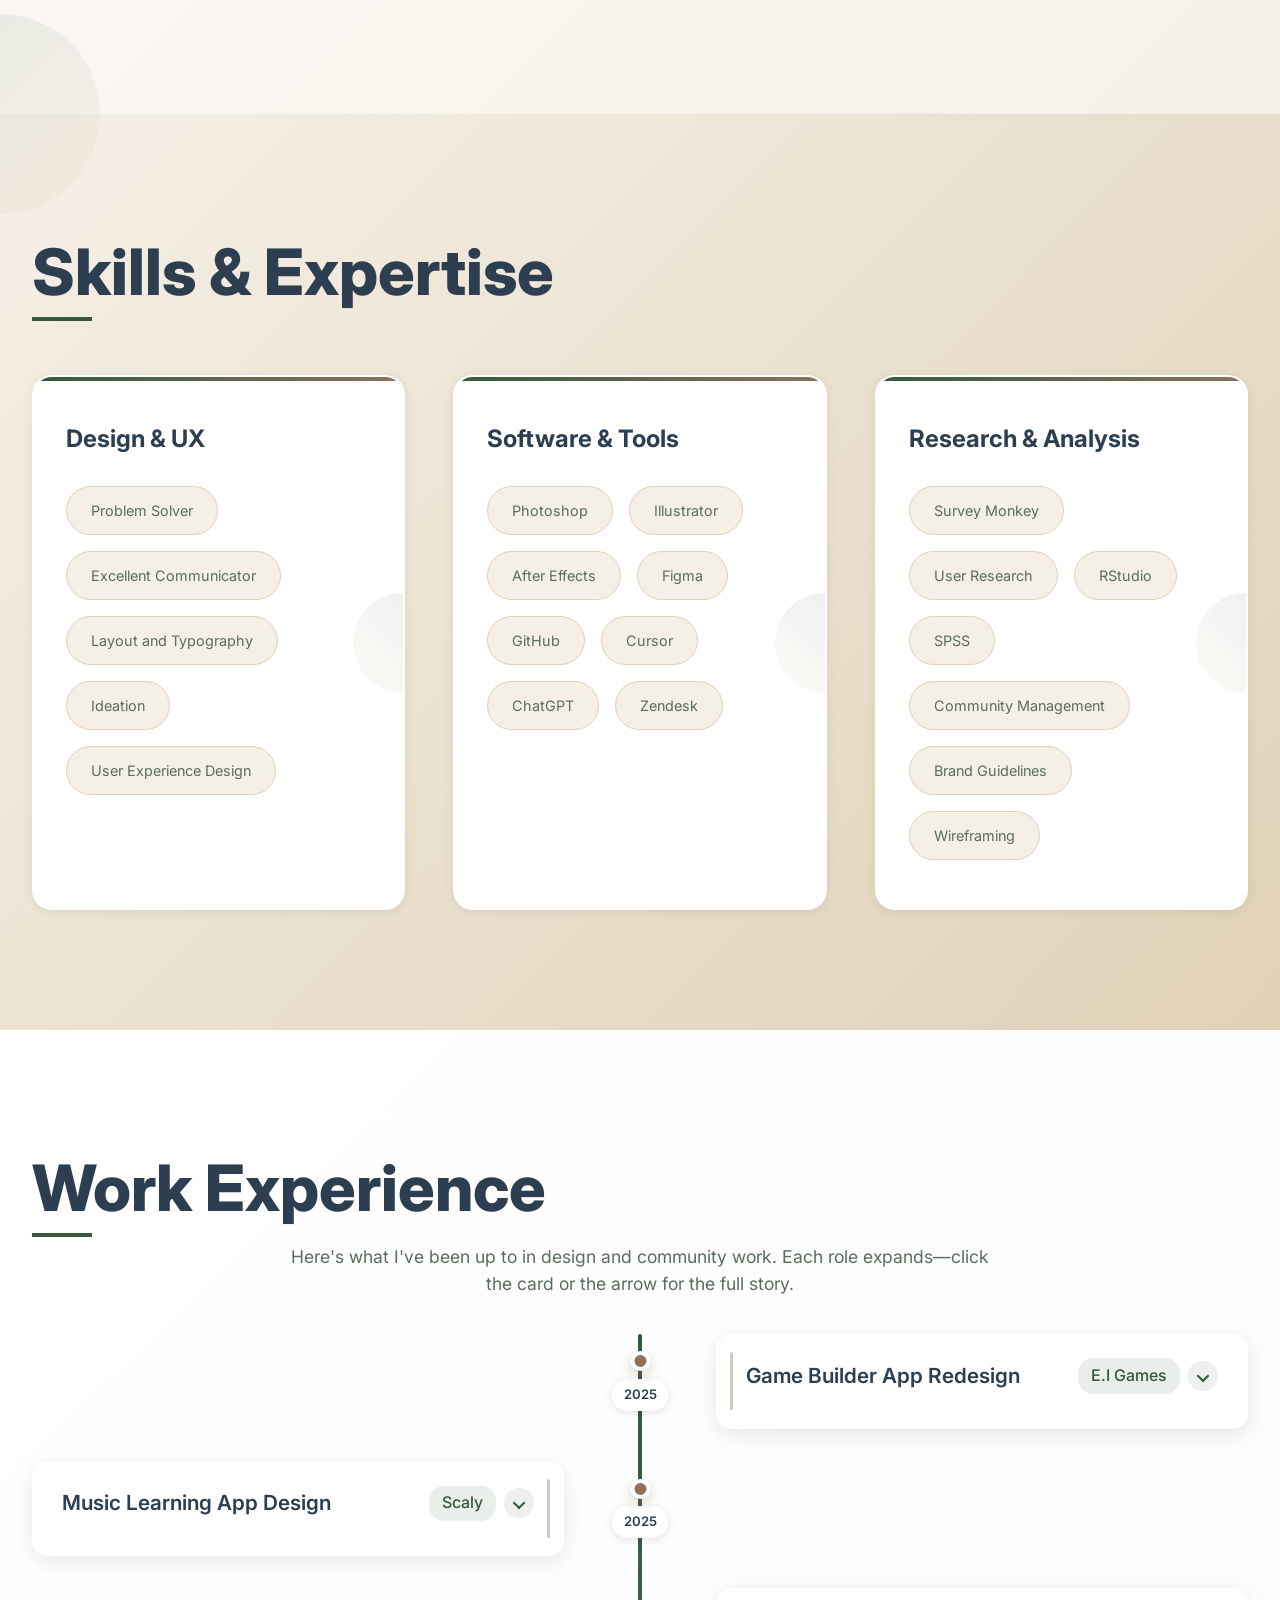
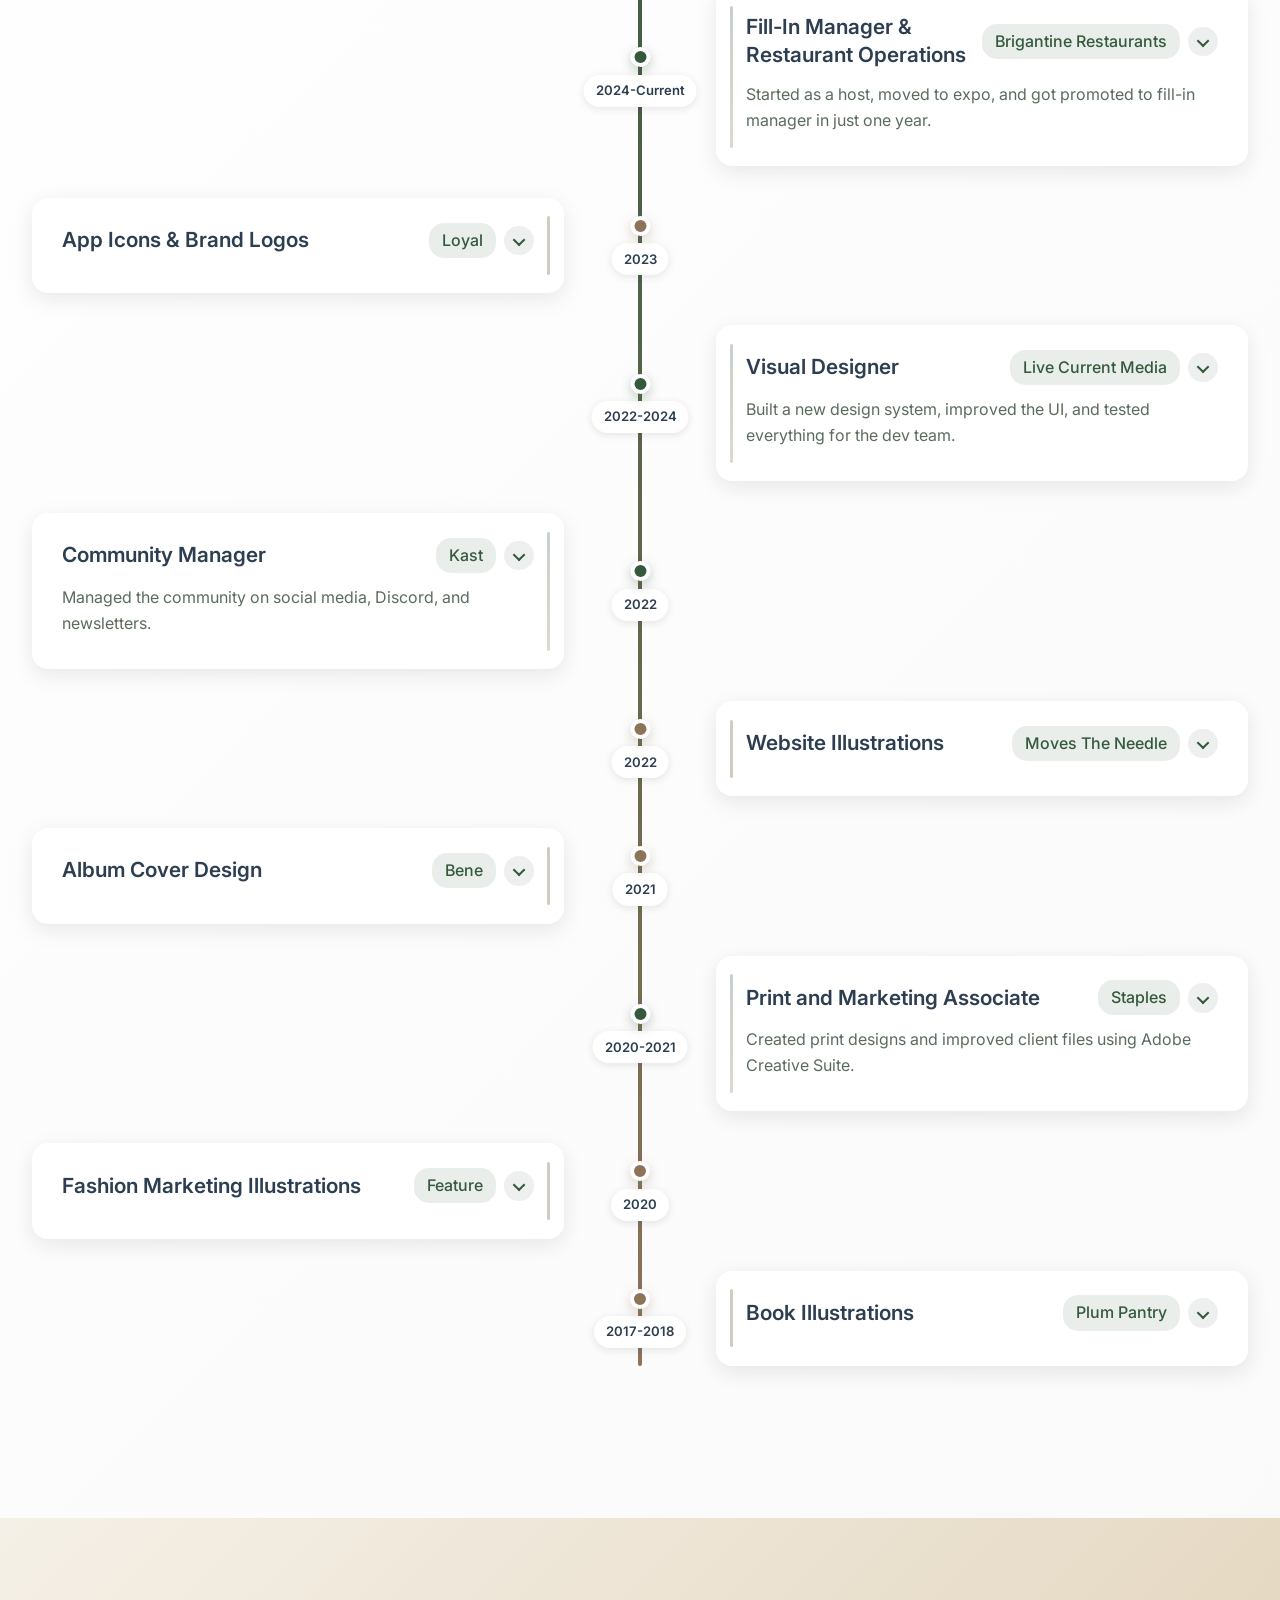
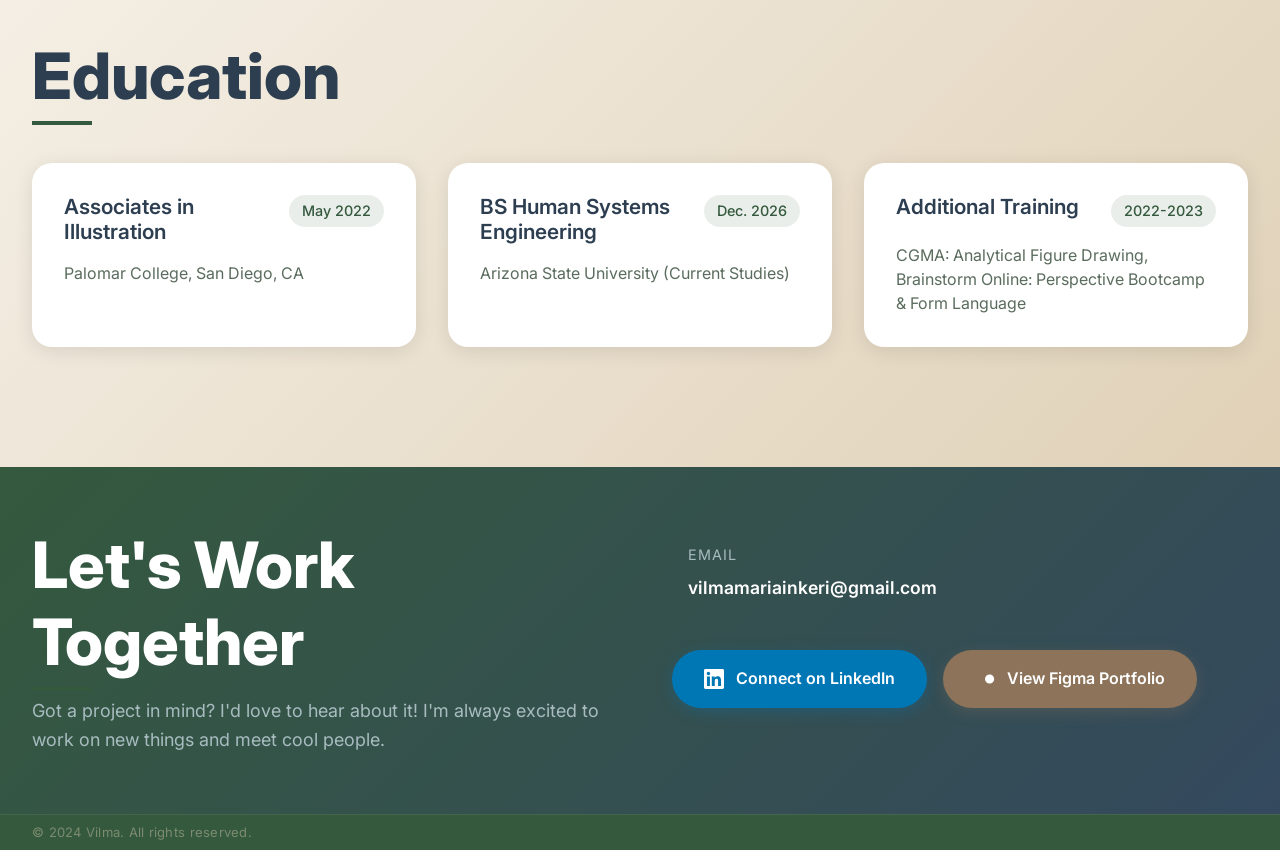
==== commit f1771c24: "Update index.html" ====
--- a/index.html
+++ b/index.html
@@ -3,127 +3,927 @@
 <head>
     <meta charset="UTF-8">
     <meta name="viewport" content="width=device-width, initial-scale=1.0">
-    <title>Grateful Dead Concert Archive</title>
+    <title>Vilma - Portfolio</title>
     <link rel="stylesheet" href="styles.css">
-    <link href="https://fonts.googleapis.com/css2?family=Inter:wght@300;400;500;600;700&display=swap" rel="stylesheet">
-    <link rel="stylesheet" href="https://cdnjs.cloudflare.com/ajax/libs/font-awesome/6.0.0/css/all.min.css">
+    <link rel="preconnect" href="https://fonts.googleapis.com">
+    <link rel="preconnect" href="https://fonts.gstatic.com" crossorigin>
+    <link href="https://fonts.googleapis.com/css2?family=Inter:wght@300;400;500;600;700;800;900&display=swap" rel="stylesheet">
+    <style>
+
+        /* Mobile Responsive Styles */
+        @media (max-width: 768px) {
+            .container {
+                padding: 0 1.5rem;
+            }
+
+            .hero {
+                padding: 120px 0 80px;
+            }
+
+            .hero-content {
+                flex-direction: column;
+                gap: 3rem;
+                text-align: center;
+            }
+
+            .hero-text {
+                max-width: 100%;
+            }
+
+            .name-title {
+                font-size: clamp(2.2rem, 8vw, 3.2rem);
+                margin-bottom: 1.5rem;
+            }
+
+            .hero-description {
+                font-size: 1.2rem;
+                line-height: 1.7;
+                margin-bottom: 2rem;
+            }
+
+            .work-grid {
+                grid-template-columns: 1fr;
+                grid-template-rows: 260px 200px 200px 200px 320px;
+                gap: 2rem;
+                margin: 4rem 0;
+            }
+
+            .work-item {
+                height: 320px;
+                margin-top: 0;
+                border-radius: 16px;
+            }
+
+            .work-item:nth-child(1) {
+                height: 260px;
+            }
+
+            .work-item:nth-child(1) .work-img {
+                object-fit: cover;
+                object-position: center center;
+            }
+
+            .work-item:nth-child(2),
+            .work-item:nth-child(3) {
+                height: 200px;
+            }
+
+            .work-item.work-item-large {
+                height: 300px;
+            }
+
+            .work-item:nth-child(4) {
+                height: 200px;
+            }
+
+            .work-title-visible {
+                display: block;
+                position: static;
+                transform: none;
+                color: var(--text-primary);
+                font-family: var(--font-primary);
+                font-size: 1.3rem;
+                font-weight: 600;
+                text-shadow: none;
+                margin-top: 1.5rem;
+                text-align: center;
+                padding: 0 1rem;
+            }
+
+            .work-overlay {
+                display: none;
+            }
+
+            .work-item:hover .work-title-visible {
+                opacity: 1;
+            }
+
+            .skills-grid {
+                grid-template-columns: 1fr;
+                gap: 3rem;
+                margin: 4rem 0;
+            }
+
+            .skill-category {
+                text-align: center;
+                padding: 2rem 1rem;
+            }
+
+            .skill-items {
+                justify-content: center;
+                gap: 0.8rem;
+            }
+
+            .timeline {
+                --timeline-spine: 1.5rem;
+                --timeline-pad-left: max(0.75rem, env(safe-area-inset-left, 0px));
+                padding-left: var(--timeline-pad-left);
+                padding-right: max(0.75rem, env(safe-area-inset-right, 0px));
+                margin: 2.5rem 0;
+            }
+
+            .timeline-line {
+                left: calc(var(--timeline-spine) + var(--timeline-pad-left));
+                transform: translateX(-50%);
+            }
+
+            .timeline-item {
+                margin-bottom: 1.5rem;
+                padding-left: calc(var(--timeline-spine) + 1.65rem);
+                padding-right: 0.25rem;
+                align-items: flex-start;
+            }
+
+            .timeline-marker {
+                left: var(--timeline-spine);
+                top: 50%;
+                transform: translate(-50%, -50%);
+            }
+
+            .timeline-content {
+                padding: 1.35rem 1.5rem;
+                border-radius: 12px;
+                width: 100%;
+                max-width: 100%;
+                box-sizing: border-box;
+            }
+
+            .work-tags {
+                gap: 0.4rem;
+                row-gap: 0.55rem;
+                padding: 0 0.35rem;
+            }
+
+            .tag {
+                font-size: 0.68rem;
+                padding: 0.28rem 0.55rem;
+                line-height: 1.25;
+                max-width: 100%;
+                box-sizing: border-box;
+            }
+
+            .job-highlights {
+                gap: 0.45rem;
+                row-gap: 0.55rem;
+            }
+
+            .highlight {
+                max-width: 100%;
+                box-sizing: border-box;
+            }
+
+            .timeline-content .job-header {
+                display: grid;
+                grid-template-columns: 1fr auto;
+                column-gap: 0.45rem;
+                row-gap: 0.5rem;
+                align-items: start;
+                margin-bottom: 1rem;
+            }
+
+            .timeline-content .job-header .job-title {
+                grid-column: 1;
+                grid-row: 1;
+                margin: 0;
+                min-width: 0;
+                font-size: 1.2rem;
+                line-height: 1.3;
+            }
+
+            .timeline-content .job-header .job-company {
+                grid-column: 1 / -1;
+                grid-row: 2;
+                margin-left: 0;
+                justify-self: start;
+                font-size: 1rem;
+                color: var(--text-secondary);
+            }
+
+            .timeline-content .job-header .expand-icon {
+                grid-column: 2;
+                grid-row: 1;
+                align-self: start;
+            }
+
+            .job-highlights {
+                flex-wrap: wrap;
+                gap: 0.6rem;
+                margin-top: 1rem;
+            }
+
+            .highlight {
+                font-size: 0.8rem;
+                padding: 0.4rem 0.8rem;
+                border-radius: 20px;
+            }
+
+            .project-navigation {
+                padding: 4rem 0;
+                margin: 4rem 0;
+            }
+
+            .project-nav-title {
+                font-size: 1.2rem;
+                margin-bottom: 2rem;
+            }
+
+            .project-nav-grid {
+                gap: 1.5rem;
+                justify-content: center;
+            }
+
+            .project-nav-item {
+                padding: 1rem 1.5rem;
+                font-size: 0.9rem;
+                border-radius: 8px;
+            }
+
+            .nav-item-text {
+                font-size: 0.9rem;
+            }
+        }
+
+        @media (max-width: 480px) {
+            .container {
+                padding: 0 1rem;
+            }
+
+            .hero {
+                padding: 100px 0 60px;
+            }
+
+            .name-title {
+                font-size: clamp(1.8rem, 7vw, 2.5rem);
+            }
+
+            .title-line.accent {
+                display: block;
+                width: 100%;
+                line-height: 1.3;
+                padding-left: 1.25rem;
+                padding-bottom: 0.55rem;
+                font-size: clamp(1.1rem, 4.2vw, 1.4rem);
+            }
+
+            .title-line.accent::before {
+                left: 0;
+                top: 0.55em;
+                transform: translateY(-50%);
+            }
+
+            .title-line.accent::after {
+                bottom: 0.12em;
+                left: 0;
+                width: 100%;
+                height: 8px;
+                opacity: 0.2;
+            }
+
+            .hero-description {
+                font-size: 1.1rem;
+            }
+
+            .project-nav-grid {
+                flex-direction: column;
+                gap: 1rem;
+            }
+
+            .project-nav-item {
+                width: 100%;
+                max-width: 300px;
+                text-align: center;
+                padding: 1.2rem 1.5rem;
+            }
+
+            .work-grid {
+                gap: 1.5rem;
+                margin: 3rem 0;
+            }
+
+            .work-item {
+                height: 300px;
+            }
+
+            .work-item:nth-child(1) {
+                height: 260px;
+            }
+
+            .work-item:nth-child(1) .work-img {
+                object-fit: cover;
+                object-position: center center;
+            }
+
+            .work-item:nth-child(2),
+            .work-item:nth-child(3),
+            .work-item:nth-child(4) {
+                height: 200px;
+            }
+
+            .timeline {
+                --timeline-spine: 1.25rem;
+                --timeline-pad-left: max(0.5rem, env(safe-area-inset-left, 0px));
+                padding-left: var(--timeline-pad-left);
+                padding-right: max(0.5rem, env(safe-area-inset-right, 0px));
+            }
+
+            .timeline-line {
+                left: calc(var(--timeline-spine) + var(--timeline-pad-left));
+                transform: translateX(-50%);
+            }
+
+            .timeline-item {
+                padding-left: calc(var(--timeline-spine) + 1.5rem);
+            }
+
+            .timeline-content {
+                padding: 1.25rem 1.35rem;
+            }
+        }
+    </style>
 </head>
 <body>
-    <header class="header">
-        <div class="container">
-            <div class="header-content">
-                <div class="logo">
-                    <i class="fas fa-music"></i>
-                    <h1>Grateful Dead Concert Archive</h1>
-                </div>
-                <nav class="nav">
-                    <a href="#concerts" class="nav-link">Concerts</a>
-                    <a href="#about" class="nav-link">About</a>
-                    <a href="#stats" class="nav-link">Statistics</a>
-                </nav>
+    <!-- Navigation -->
+    <nav class="nav nav-portfolio-home">
+        <div class="nav-container">
+            <div class="nav-logo">
+                <a href="#home">Vilma</a>
+            </div>
+            <div class="nav-menu" id="nav-menu">
+                <a href="#about" class="nav-link">About</a>
+                <a href="#work" class="nav-link">Work</a>
+                <a href="#skills" class="nav-link">Skills</a>
+                <a href="#work-history" class="nav-link">Experience</a>
+                <a href="#education" class="nav-link">Education</a>
+                <a href="#contact" class="nav-link">Contact</a>
+            </div>
+            <div class="nav-toggle" id="nav-toggle">
+                <span class="bar"></span>
+                <span class="bar"></span>
+                <span class="bar"></span>
             </div>
         </div>
-    </header>
-
-    <main class="main">
-        <section class="hero">
-            <div class="container">
-                <div class="hero-content">
-                    <h2>Explore the Complete Grateful Dead Concert History</h2>
-                    <p>From 1965 to 1995, discover every show, every venue, every magical moment</p>
-                </div>
-            </div>
-        </section>
-
-        <section class="search-section">
-            <div class="container">
-                <div class="search-controls">
-                    <div class="search-box">
-                        <i class="fas fa-search"></i>
-                        <input type="text" id="searchInput" placeholder="Search by venue, city, or song...">
-                    </div>
-                    <div class="filter-controls">
-                        <select id="yearFilter">
-                            <option value="">All Years</option>
-                        </select>
-                        <select id="venueFilter">
-                            <option value="">All Venues</option>
-                        </select>
-                        <select id="sortBy">
-                            <option value="date">Sort by Date</option>
-                            <option value="venue">Sort by Venue</option>
-                            <option value="city">Sort by City</option>
-                        </select>
-                    </div>
-                </div>
-            </div>
-        </section>
-
-        <section class="stats-section" id="stats">
-            <div class="container">
-                <div class="stats-grid">
-                    <div class="stat-card">
-                        <div class="stat-number" id="totalShows">0</div>
-                        <div class="stat-label">Total Shows</div>
-                    </div>
-                    <div class="stat-card">
-                        <div class="stat-number" id="totalVenues">0</div>
-                        <div class="stat-label">Unique Venues</div>
-                    </div>
-                    <div class="stat-card">
-                        <div class="stat-number" id="totalCities">0</div>
-                        <div class="stat-label">Cities Visited</div>
-                    </div>
-                    <div class="stat-card">
-                        <div class="stat-number" id="totalYears">0</div>
-                        <div class="stat-label">Years Active</div>
-                    </div>
-                </div>
-            </div>
-        </section>
-
-        <section class="concerts-section" id="concerts">
-            <div class="container">
-                <div class="concerts-header">
-                    <h3>Concert Timeline</h3>
-                    <div class="view-controls">
-                        <button class="view-btn active" data-view="timeline">
-                            <i class="fas fa-list"></i> Timeline
-                        </button>
-                        <button class="view-btn" data-view="grid">
-                            <i class="fas fa-th"></i> Grid
-                        </button>
-                    </div>
-                </div>
-                <div class="concerts-container" id="concertsContainer">
-                    <!-- Concerts will be loaded here -->
-                </div>
-                <div class="loading" id="loading">
-                    <i class="fas fa-spinner fa-spin"></i>
-                    <span>Loading concerts...</span>
-                </div>
-            </div>
-        </section>
-
-        <section class="about-section" id="about">
-            <div class="container">
-                <div class="about-content">
-                    <h3>About This Archive</h3>
-                    <p>This comprehensive archive contains information about every known Grateful Dead concert from their formation in 1965 until their final show in 1995. The data includes venue information, setlists, and historical context for each performance.</p>
-                    <p>The Grateful Dead were known for their improvisational style, unique setlists, and dedicated fanbase. Each show was a unique experience, making this archive a treasure trove for fans and music historians alike.</p>
-                </div>
-            </div>
-        </section>
-    </main>
-
+    </nav>
+
+    <!-- Hero Section -->
+    <section id="home" class="hero">
+        <div class="hero-container">
+            <div class="hero-content">
+                <div class="hero-text">
+                    <h1 class="hero-title">
+                        <span class="title-line name-title">Hi, I'm Vilma</span>
+                        <span class="title-line accent">UX Designer & Illustrator</span>
+                    </h1>
+                    <p class="hero-description">
+                        I create digital experiences that balance creativity with user-centered design, 
+                        transforming complex problems into intuitive solutions.
+                    </p>
+                    <div class="hero-buttons">
+                        <a href="#work" class="btn btn-primary">View My Work</a>
+                        <a href="#contact" class="btn btn-secondary">Get In Touch</a>
+                    </div>
+                </div>
+                <div class="hero-visual">
+                    <div class="hero-image">
+                        <div class="frog-background">
+                            <div class="color-blend blend-1"></div>
+                            <div class="color-blend blend-2"></div>
+                            <div class="color-blend blend-3"></div>
+                        </div>
+                        <img src="frog_for_curor.png" alt="Frog Illustration" class="hero-illustration" id="frog-illustration">
+                    </div>
+                </div>
+            </div>
+        </div>
+    </section>
+
+    <!-- About Section -->
+    <section id="about" class="about">
+        <div class="about-container">
+            <div class="about-content">
+                <div class="about-image">
+                    <div class="about-photo-container">
+                        <div class="photo-frame" aria-hidden="true"></div>
+                        <img src="about-photo.jpg" alt="Vilma - UX Designer & Illustrator" class="about-photo">
+                    </div>
+                </div>
+                <div class="about-text">
+                    <h2 class="section-title">About Me</h2>
+                    <p class="about-description">
+                        I'm a passionate UX designer and illustrator who bridges the gap between 
+                        beautiful aesthetics and user-centered functionality. My approach combines 
+                        strategic thinking with creative execution, always keeping the user at the center.
+                    </p>
+                    <p class="about-description">
+                        With over 5 years of customer service experience, I bring deep empathy 
+                        and user advocacy to every project. I'm AI-forward, leveraging cutting-edge 
+                        tools to enhance design workflows and create innovative solutions.
+                    </p>
+                    <div class="about-stats">
+                        <div class="stat">
+                            <span class="stat-number">3+</span>
+                            <span class="stat-label">Years</span>
+                        </div>
+                        <div class="stat">
+                            <span class="stat-number">10+</span>
+                            <span class="stat-label">Projects</span>
+                        </div>
+                    </div>
+                </div>
+            </div>
+        </div>
+    </section>
+
+    <!-- Work Section -->
+    <section id="work" class="work">
+        <div class="work-container">
+            <h2 class="section-title">Featured Work</h2>
+            <div class="work-grid">
+                <!-- E.I. Games Game Builder - Featured -->
+        <div class="work-item">
+            <a href="ei-games-game-builder.html" class="work-link-full">
+                        <div class="work-image">
+                            <img src="e_i_banner-04.png" alt="E.I. Project — three tablets: folder library with E.I. Project, History 400 course, and question editor" class="work-img" fetchpriority="high" decoding="async">
+                            <h3 class="work-title-visible">E.I. Games · Game Builder</h3>
+                            <div class="work-overlay">
+                                <h3 class="work-title">E.I. Games · Game Builder</h3>
+                                <div class="work-tags">
+                                    <span class="tag">UX / UI</span>
+                                    <span class="tag">EdTech</span>
+                                    <span class="tag">Product design</span>
+                                </div>
+                            </div>
+                        </div>
+                    </a>
+                </div>
+                
+                <!-- Mobile App Logos - Left Column -->
+        <div class="work-item">
+            <a href="mobile-app-logos.html" class="work-link-full">
+                        <div class="work-image">
+                            <img src="App icons banner.png" alt="Mobile App Logos Collection" class="work-img">
+                            <h3 class="work-title-visible">Loyal App Redesigns</h3>
+                            <div class="work-overlay">
+                                <h3 class="work-title">Loyal App Redesigns</h3>
+                                <div class="work-tags">
+                                    <span class="tag">Logo Design</span>
+                                    <span class="tag">Brand Identity</span>
+                                    <span class="tag">Mobile Apps</span>
+                                </div>
+                            </div>
+                        </div>
+                    </a>
+                </div>
+                
+                <!-- Commission Illustrations - Top Right -->
+        <div class="work-item">
+            <a href="commission-illustrations.html" class="work-link-full">
+                        <div class="work-image">
+                            <img src="comission design banner.png" alt="Commission Illustrations" class="work-img">
+                            <h3 class="work-title-visible">Freelance</h3>
+                            <div class="work-overlay">
+                                <h3 class="work-title">Freelance</h3>
+                                <div class="work-tags">
+                                    <span class="tag">Illustration</span>
+                                    <span class="tag">Client Work</span>
+                                    <span class="tag">Social Media</span>
+                                </div>
+                            </div>
+                        </div>
+                    </a>
+                </div>
+                
+                <!-- Fashion Design - Stacked Below Commission -->
+        <div class="work-item">
+            <a href="personal-work.html" class="work-link-full">
+                        <div class="work-image">
+                            <img src="fashion design banner new.png" alt="Fashion Design" class="work-img">
+                            <h3 class="work-title-visible">Fashion Design</h3>
+                            <div class="work-overlay">
+                                <h3 class="work-title">Fashion Design</h3>
+                                <div class="work-tags">
+                                    <span class="tag">Fashion</span>
+                                    <span class="tag">Sketching</span>
+                                    <span class="tag">Creative</span>
+                                </div>
+                            </div>
+                        </div>
+                    </a>
+                </div>
+
+                <!-- Scaly Music App -->
+        <div class="work-item work-item-large">
+            <a href="scaly-music-app.html" class="work-link-full">
+                        <div class="work-image">
+                            <img src="music project banner.png" alt="Scaly Music App" class="work-img" decoding="async">
+                            <h3 class="work-title-visible">Scaly Music App</h3>
+                            <div class="work-overlay">
+                                <h3 class="work-title">Scaly Music App</h3>
+                                <div class="work-tags">
+                                    <span class="tag">UX Design</span>
+                                    <span class="tag">Music Education</span>
+                                    <span class="tag">Mobile App</span>
+                                </div>
+                            </div>
+                        </div>
+                    </a>
+                </div>
+            </div>
+            <p class="work-subtitle">Check out more of my work on <a href="https://www.figma.com/design/4xMJXX2lDwUTSmAfzx9rxB/Vilma-Figma-Portfolio?node-id=1-56694&t=NnYY9jGuqxiaJ5Eg-1" target="_blank" class="figma-link">Figma →</a></p>
+        </div>
+    </section>
+
+    <!-- Skills Section -->
+    <section id="skills" class="skills">
+        <div class="skills-container">
+            <h2 class="section-title">Skills & Expertise</h2>
+            <div class="skills-grid">
+                <div class="skill-category">
+                    <h3 class="skill-title">Design & UX</h3>
+                    <div class="skill-items">
+                        <span class="skill-item">Problem Solver</span>
+                        <span class="skill-item">Excellent Communicator</span>
+                        <span class="skill-item">Layout and Typography</span>
+                        <span class="skill-item">Ideation</span>
+                        <span class="skill-item">User Experience Design</span>
+                    </div>
+                </div>
+                <div class="skill-category">
+                    <h3 class="skill-title">Software & Tools</h3>
+                    <div class="skill-items">
+                        <span class="skill-item">Photoshop</span>
+                        <span class="skill-item">Illustrator</span>
+                        <span class="skill-item">After Effects</span>
+                        <span class="skill-item">Figma</span>
+                        <span class="skill-item">GitHub</span>
+                        <span class="skill-item">Cursor</span>
+                        <span class="skill-item">ChatGPT</span>
+                        <span class="skill-item">Zendesk</span>
+                    </div>
+                </div>
+                <div class="skill-category">
+                    <h3 class="skill-title">Research & Analysis</h3>
+                    <div class="skill-items">
+                        <span class="skill-item">Survey Monkey</span>
+                        <span class="skill-item">User Research</span>
+                        <span class="skill-item">RStudio</span>
+                        <span class="skill-item">SPSS</span>
+                        <span class="skill-item">Community Management</span>
+                        <span class="skill-item">Brand Guidelines</span>
+                        <span class="skill-item">Wireframing</span>
+                    </div>
+                </div>
+            </div>
+        </div>
+    </section>
+
+    <!-- Work History Section -->
+    <section id="work-history" class="work-history">
+        <div class="work-history-container">
+            <h2 class="section-title">Work Experience</h2>
+            <p class="work-history-subtitle">Here's what I've been up to in design and community work. Each role expands—click the card or the arrow for the full story.</p>
+            
+            <div class="timeline">
+                <div class="timeline-line"></div>
+                
+                <div class="timeline-item freelance" data-year="2025">
+                    <div class="timeline-marker">
+                        <div class="marker-dot freelance-dot"></div>
+                        <div class="marker-year">2025</div>
+                    </div>
+                    <div class="timeline-content" onclick="toggleTimelineItem(this)">
+                        <div class="job-header">
+                            <h3 class="job-title">Game Builder App Redesign</h3>
+                            <span class="job-company">E.I Games</span>
+                            <span class="expand-icon" aria-hidden="true"></span>
+                        </div>
+                        <div class="job-details expanded-content">
+                            <p class="job-description">I worked on remaking their game builder app that helps teachers make gamified learning experiences. I redesigned the interface to make it more intuitive and user-friendly for educators.</p>
+                            <div class="job-highlights">
+                                <span class="highlight">App Redesign</span>
+                                <span class="highlight">Gamified Learning</span>
+                                <span class="highlight">UI/UX Design</span>
+                                <span class="highlight">Education Technology</span>
+                            </div>
+                        </div>
+                    </div>
+                </div>
+
+                <div class="timeline-item freelance" data-year="2025">
+                    <div class="timeline-marker">
+                        <div class="marker-dot freelance-dot"></div>
+                        <div class="marker-year">2025</div>
+                    </div>
+                    <div class="timeline-content" onclick="toggleTimelineItem(this)">
+                        <div class="job-header">
+                            <h3 class="job-title">Music Learning App Design</h3>
+                            <span class="job-company">Scaly</span>
+                            <span class="expand-icon" aria-hidden="true"></span>
+                        </div>
+                        <div class="job-details expanded-content">
+                            <p class="job-description">I designed a music learning app that makes practicing scales actually fun. I created user personas, mapped out how people would use the app, built all the screens, and put together a design system. Worked closely with the client to get everything just right.</p>
+                            <div class="job-highlights">
+                                <span class="highlight">Mobile App Design</span>
+                                <span class="highlight">User Research</span>
+                                <span class="highlight">UI Design</span>
+                                <span class="highlight">Figma</span>
+                                <span class="highlight">Client Collaboration</span>
+                            </div>
+                        </div>
+                    </div>
+                </div>
+
+                <div class="timeline-item" data-year="2024-Current">
+                    <div class="timeline-marker">
+                        <div class="marker-dot"></div>
+                        <div class="marker-year">2024-Current</div>
+                    </div>
+                    <div class="timeline-content" onclick="toggleTimelineItem(this)">
+                        <div class="job-header">
+                            <h3 class="job-title">Fill-In Manager & Restaurant Operations</h3>
+                            <span class="job-company">Brigantine Restaurants</span>
+                            <span class="expand-icon" aria-hidden="true"></span>
+                        </div>
+                        <div class="job-overview">
+                            <p>Started as a host, moved to expo, and got promoted to fill-in manager in just one year.</p>
+                        </div>
+                        <div class="job-details expanded-content">
+                            <p class="job-description">I started as a host at a busy beachside restaurant, moved to expo, and got promoted to fill-in manager after just one year. Now I help out as fill-in manager while still doing hosting when needed. It's taught me a lot about working fast and staying flexible.</p>
+                            <div class="job-highlights">
+                                <span class="highlight">Fill-In Manager</span>
+                                <span class="highlight">Rapid Promotion</span>
+                                <span class="highlight">Host Experience</span>
+                            </div>
+                        </div>
+                    </div>
+                </div>
+
+                <div class="timeline-item freelance" data-year="2023">
+                    <div class="timeline-marker">
+                        <div class="marker-dot freelance-dot"></div>
+                        <div class="marker-year">2023</div>
+                    </div>
+                    <div class="timeline-content" onclick="toggleTimelineItem(this)">
+                        <div class="job-header">
+                            <h3 class="job-title">App Icons & Brand Logos</h3>
+                            <span class="job-company">Loyal</span>
+                            <span class="expand-icon" aria-hidden="true"></span>
+                        </div>
+                        <div class="job-details expanded-content">
+                            <p class="job-description">I created over 200 app icon concepts for Loyal. I started with hand-drawn sketches, then refined them in black and white, and finally added color variations. The final designs were ready to go live on the App Store.</p>
+                            <div class="job-highlights">
+                                <span class="highlight">App Icon Design</span>
+                                <span class="highlight">Brand Identity</span>
+                                <span class="highlight">Figma</span>
+                                <span class="highlight">Procreate</span>
+                            </div>
+                        </div>
+                    </div>
+                </div>
+
+                <div class="timeline-item" data-year="2022-2024">
+                    <div class="timeline-marker">
+                        <div class="marker-dot"></div>
+                        <div class="marker-year">2022-2024</div>
+                    </div>
+                    <div class="timeline-content" onclick="toggleTimelineItem(this)">
+                        <div class="job-header">
+                            <h3 class="job-title">Visual Designer</h3>
+                            <span class="job-company">Live Current Media</span>
+                            <span class="expand-icon" aria-hidden="true"></span>
+                        </div>
+                        <div class="job-overview">
+                            <p>Built a new design system, improved the UI, and tested everything for the dev team.</p>
+                        </div>
+                        <div class="job-details expanded-content">
+                            <p class="job-description">I built a new design system from scratch, improved the UI, and tested everything for the development team. I also made marketing materials and worked as an internal designer under two really experienced UX managers who taught me a lot.</p>
+                            <div class="job-highlights">
+                                <span class="highlight">Design System</span>
+                                <span class="highlight">UI Refinement</span>
+                                <span class="highlight">QA Testing</span>
+                                <span class="highlight">Marketing Materials</span>
+                                <span class="highlight">Internal Design</span>
+                            </div>
+                        </div>
+                    </div>
+                </div>
+
+                <div class="timeline-item" data-year="2022">
+                    <div class="timeline-marker">
+                        <div class="marker-dot"></div>
+                        <div class="marker-year">2022</div>
+                    </div>
+                    <div class="timeline-content" onclick="toggleTimelineItem(this)">
+                        <div class="job-header">
+                            <h3 class="job-title">Community Manager</h3>
+                            <span class="job-company">Kast</span>
+                            <span class="expand-icon" aria-hidden="true"></span>
+                        </div>
+                        <div class="job-overview">
+                            <p>Managed the community on social media, Discord, and newsletters.</p>
+                        </div>
+                        <div class="job-details expanded-content">
+                            <p class="job-description">I managed community engagement and created communications for product launches. I also designed surveys to get insights from the community.</p>
+                            <div class="job-highlights">
+                                <span class="highlight">Community Management</span>
+                                <span class="highlight">Product Launches</span>
+                                <span class="highlight">Survey Design</span>
+                            </div>
+                        </div>
+                    </div>
+                </div>
+
+                <div class="timeline-item freelance" data-year="2022">
+                    <div class="timeline-marker">
+                        <div class="marker-dot freelance-dot"></div>
+                        <div class="marker-year">2022</div>
+                    </div>
+                    <div class="timeline-content" onclick="toggleTimelineItem(this)">
+                        <div class="job-header">
+                            <h3 class="job-title">Website Illustrations</h3>
+                            <span class="job-company">Moves The Needle</span>
+                            <span class="expand-icon" aria-hidden="true"></span>
+                        </div>
+                        <div class="job-details expanded-content">
+                            <p class="job-description">I created custom illustrations and animations for Moves The Needle's website.</p>
+                            <div class="job-highlights">
+                                <span class="highlight">Custom Illustrations</span>
+                                <span class="highlight">Animations</span>
+                                <span class="highlight">Figma</span>
+                                <span class="highlight">Procreate</span>
+                            </div>
+                        </div>
+                    </div>
+                </div>
+
+                <div class="timeline-item freelance" data-year="2021">
+                    <div class="timeline-marker">
+                        <div class="marker-dot freelance-dot"></div>
+                        <div class="marker-year">2021</div>
+                    </div>
+                    <div class="timeline-content" onclick="toggleTimelineItem(this)">
+                        <div class="job-header">
+                            <h3 class="job-title">Album Cover Design</h3>
+                            <span class="job-company">Bene</span>
+                            <span class="expand-icon" aria-hidden="true"></span>
+                        </div>
+                        <div class="job-details expanded-content">
+                            <p class="job-description">I designed album cover artwork for musician Bene.</p>
+                            <div class="job-highlights">
+                                <span class="highlight">Album Artwork</span>
+                                <span class="highlight">Visual Identity</span>
+                                <span class="highlight">Procreate</span>
+                            </div>
+                        </div>
+                    </div>
+                </div>
+
+                <div class="timeline-item" data-year="2020-2021">
+                    <div class="timeline-marker">
+                        <div class="marker-dot"></div>
+                        <div class="marker-year">2020-2021</div>
+                    </div>
+                    <div class="timeline-content" onclick="toggleTimelineItem(this)">
+                        <div class="job-header">
+                            <h3 class="job-title">Print and Marketing Associate</h3>
+                            <span class="job-company">Staples</span>
+                            <span class="expand-icon" aria-hidden="true"></span>
+                        </div>
+                        <div class="job-overview">
+                            <p>Created print designs and improved client files using Adobe Creative Suite.</p>
+                        </div>
+                        <div class="job-details expanded-content">
+                            <p class="job-description">I worked with clients to create print designs and made sure their files looked great when printed. I also kept the commercial printers running smoothly.</p>
+                            <div class="job-highlights">
+                                <span class="highlight">Print Design</span>
+                                <span class="highlight">Adobe Creative Suite</span>
+                                <span class="highlight">File Enhancement</span>
+                            </div>
+                        </div>
+                    </div>
+                </div>
+
+                <div class="timeline-item freelance" data-year="2020">
+                    <div class="timeline-marker">
+                        <div class="marker-dot freelance-dot"></div>
+                        <div class="marker-year">2020</div>
+                    </div>
+                    <div class="timeline-content" onclick="toggleTimelineItem(this)">
+                        <div class="job-header">
+                            <h3 class="job-title">Fashion Marketing Illustrations</h3>
+                            <span class="job-company">Feature</span>
+                            <span class="expand-icon" aria-hidden="true"></span>
+                        </div>
+                        <div class="job-details expanded-content">
+                            <p class="job-description">I created fashion marketing illustrations for Feature.</p>
+                            <div class="job-highlights">
+                                <span class="highlight">Fashion Marketing</span>
+                                <span class="highlight">Brand Identity</span>
+                                <span class="highlight">Procreate</span>
+                            </div>
+                        </div>
+                    </div>
+                </div>
+
+                <div class="timeline-item freelance" data-year="2017-2018">
+                    <div class="timeline-marker">
+                        <div class="marker-dot freelance-dot"></div>
+                        <div class="marker-year">2017-2018</div>
+                    </div>
+                    <div class="timeline-content" onclick="toggleTimelineItem(this)">
+                        <div class="job-header">
+                            <h3 class="job-title">Book Illustrations</h3>
+                            <span class="job-company">Plum Pantry</span>
+                            <span class="expand-icon" aria-hidden="true"></span>
+                        </div>
+                        <div class="job-details expanded-content">
+                            <p class="job-description">I created book illustrations for Plum Pantry.</p>
+                            <div class="job-highlights">
+                                <span class="highlight">Book Illustration</span>
+                                <span class="highlight">Visual Narratives</span>
+                                <span class="highlight">Procreate</span>
+                            </div>
+                        </div>
+                    </div>
+                </div>
+            </div>
+        </div>
+    </section>
+
+    <!-- Education Section -->
+    <section id="education" class="education">
+        <div class="education-container">
+            <h2 class="section-title">Education</h2>
+            <div class="education-grid">
+                <div class="education-item">
+                    <div class="education-header">
+                        <h3 class="education-degree">Associates in Illustration</h3>
+                        <span class="education-year">May 2022</span>
+                    </div>
+                    <p class="education-school">Palomar College, San Diego, CA</p>
+                </div>
+                <div class="education-item">
+                    <div class="education-header">
+                        <h3 class="education-degree">BS Human Systems Engineering</h3>
+                        <span class="education-year">Dec. 2026</span>
+                    </div>
+                    <p class="education-school">Arizona State University (Current Studies)</p>
+                </div>
+                <div class="education-item">
+                    <div class="education-header">
+                        <h3 class="education-degree">Additional Training</h3>
+                        <span class="education-year">2022-2023</span>
+                    </div>
+                    <p class="education-school">CGMA: Analytical Figure Drawing, Brainstorm Online: Perspective Bootcamp & Form Language</p>
+                </div>
+            </div>
+        </div>
+    </section>
+
+    <!-- Contact Section -->
+    <section id="contact" class="contact">
+        <div class="contact-container">
+            <div class="contact-content">
+                <div class="contact-text">
+                    <h2 class="section-title">Let's Work Together</h2>
+                    <p class="contact-description">
+                        Got a project in mind? I'd love to hear about it! I'm always excited 
+                        to work on new things and meet cool people.
+                    </p>
+                </div>
+                <div class="contact-right">
+                    <div class="contact-info">
+                        <div class="contact-email-wrap">
+                            <a href="mailto:vilmamariainkeri@gmail.com" class="contact-item" id="contact-email-copy" data-email="vilmamariainkeri@gmail.com" title="Click to copy email" aria-label="Copy email address to clipboard">
+                                <span class="contact-label">Email</span>
+                                <span class="contact-value">vilmamariainkeri@gmail.com</span>
+                            </a>
+                        </div>
+                    </div>
+                    <div class="social-links">
+                        <a href="https://www.linkedin.com/in/Vilma-M-Koivisto" target="_blank" class="social-btn linkedin-btn">
+                            <svg class="social-icon" viewBox="0 0 24 24" fill="currentColor">
+                                <path d="M20.447 20.452h-3.554v-5.569c0-1.328-.027-3.037-1.852-3.037-1.853 0-2.136 1.445-2.136 2.939v5.667H9.351V9h3.414v1.561h.046c.477-.9 1.637-1.85 3.37-1.85 3.601 0 4.267 2.37 4.267 5.455v6.286zM5.337 7.433c-1.144 0-2.063-.926-2.063-2.065 0-1.138.92-2.063 2.063-2.063 1.14 0 2.064.925 2.064 2.063 0 1.139-.925 2.065-2.064 2.065zm1.782 13.019H3.555V9h3.564v11.452zM22.225 0H1.771C.792 0 0 .774 0 1.729v20.542C0 23.227.792 24 1.771 24h20.451C23.2 24 24 23.227 24 22.271V1.729C24 .774 23.2 0 22.222 0h.003z"/>
+                            </svg>
+                            <span>Connect on LinkedIn</span>
+                        </a>
+                        <a href="https://www.figma.com/design/4xMJXX2lDwUTSmAfzx9rxB/Vilma-Figma-Portfolio?node-id=1-56694&t=NnYY9jGuqxiaJ5Eg-1" target="_blank" class="social-btn figma-btn">
+                            <svg class="social-icon" viewBox="0 0 24 24" fill="currentColor">
+                                <path d="M12 12c0-3.012 2.467-5.45 5.5-5.45s5.5 2.438 5.5 5.45-2.467 5.45-5.5 5.45S12 15.012 12 12zM6.5 6.55C3.467 6.55 1 8.988 1 12s2.467 5.45 5.5 5.45S12 15.012 12 12 9.533 6.55 6.5 6.55zM6.5 17.45c-3.033 0-5.5-2.438-5.5-5.45s2.467-5.45 5.5-5.45S12 8.988 12 12s-2.467 5.45-5.5 5.45z"/>
+                            </svg>
+                            <span>View Figma Portfolio</span>
+                        </a>
+                    </div>
+                </div>
+            </div>
+        </div>
+    </section>
+
+    <!-- Footer -->
     <footer class="footer">
-        <div class="container">
+        <div class="footer-container">
             <div class="footer-content">
-                <p>&copy; 2024 Grateful Dead Concert Archive. Made with ❤️ for Deadheads everywhere.</p>
-                <div class="footer-links">
-                    <a href="https://www.gratefuldead.com" target="_blank">Official Site</a>
-                    <a href="https://archive.org/details/GratefulDead" target="_blank">Internet Archive</a>
-                    <a href="https://www.dead.net" target="_blank">Dead.net</a>
+                <div class="footer-text">
+                    <p>&copy; 2024 Vilma. All rights reserved.</p>
                 </div>
             </div>
         </div>
@@ -132,3 +932,4 @@
     <script src="script.js"></script>
 </body>
 </html>
+
